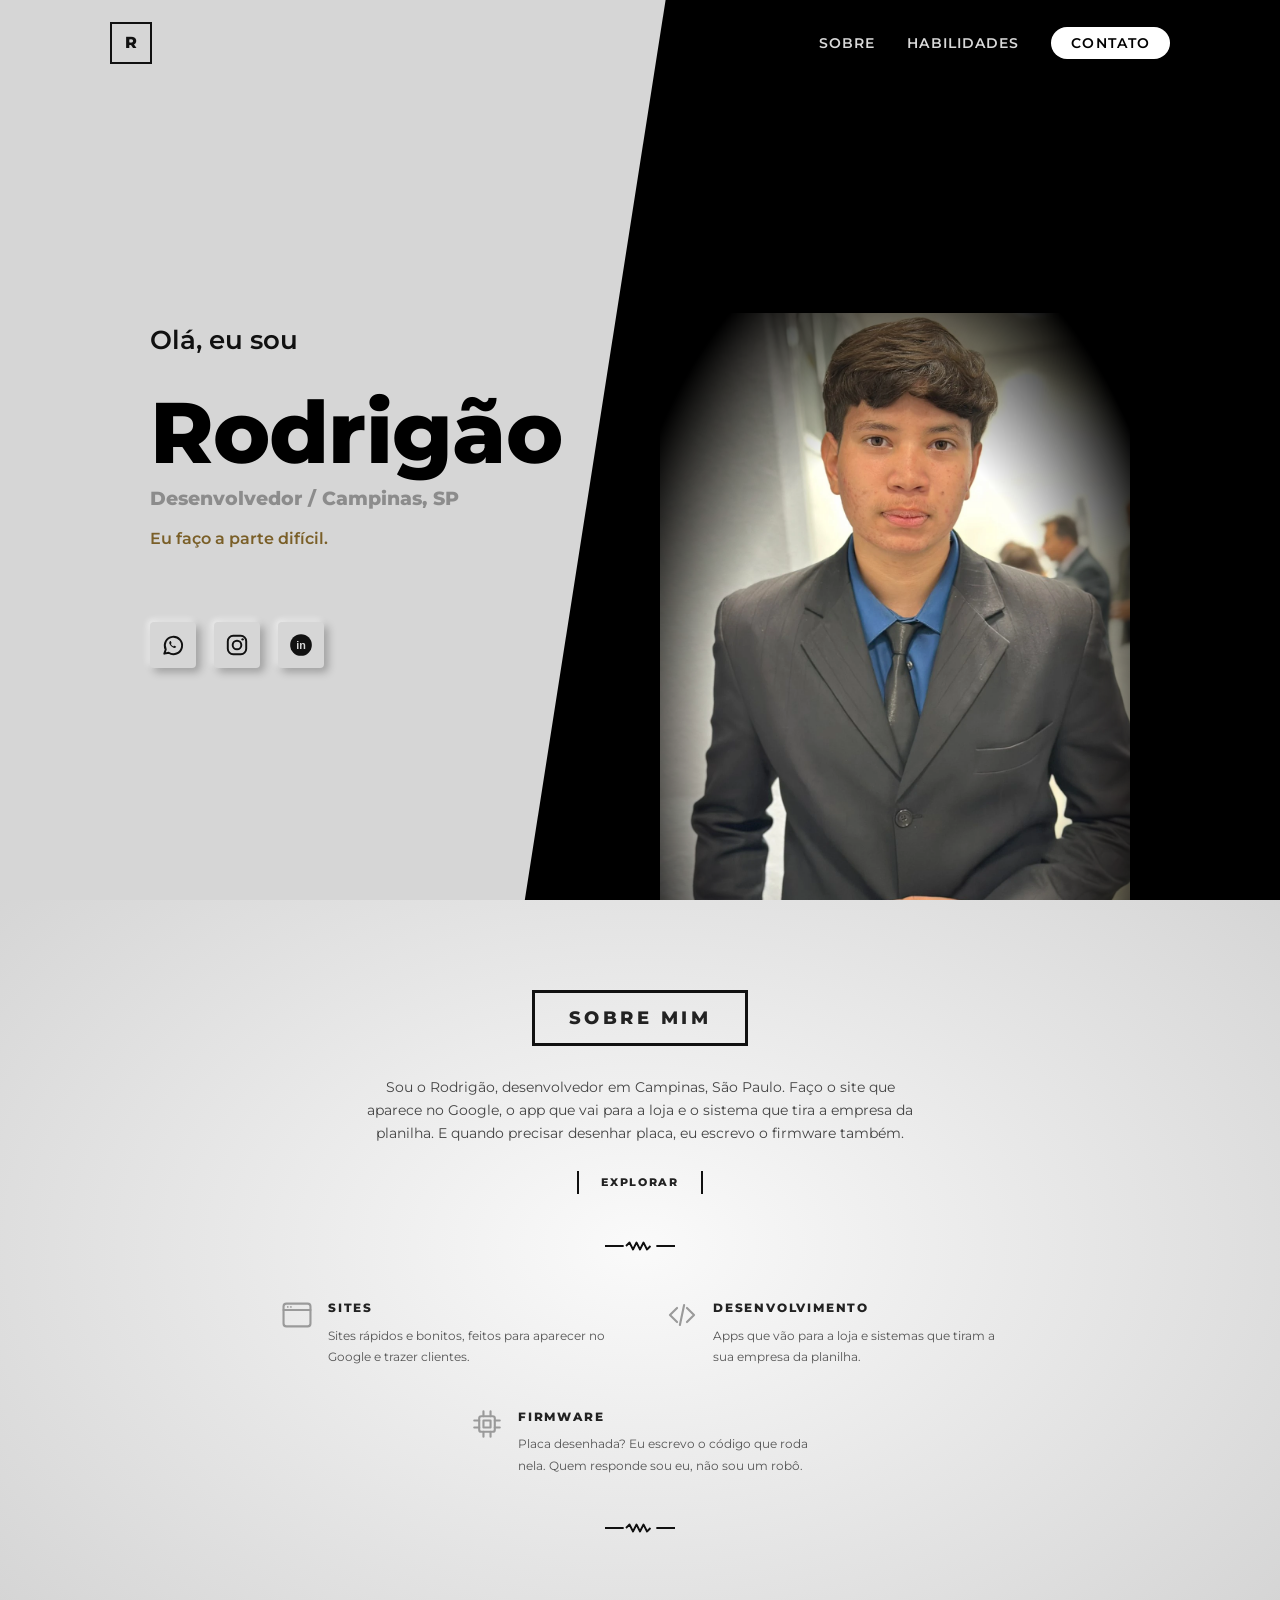
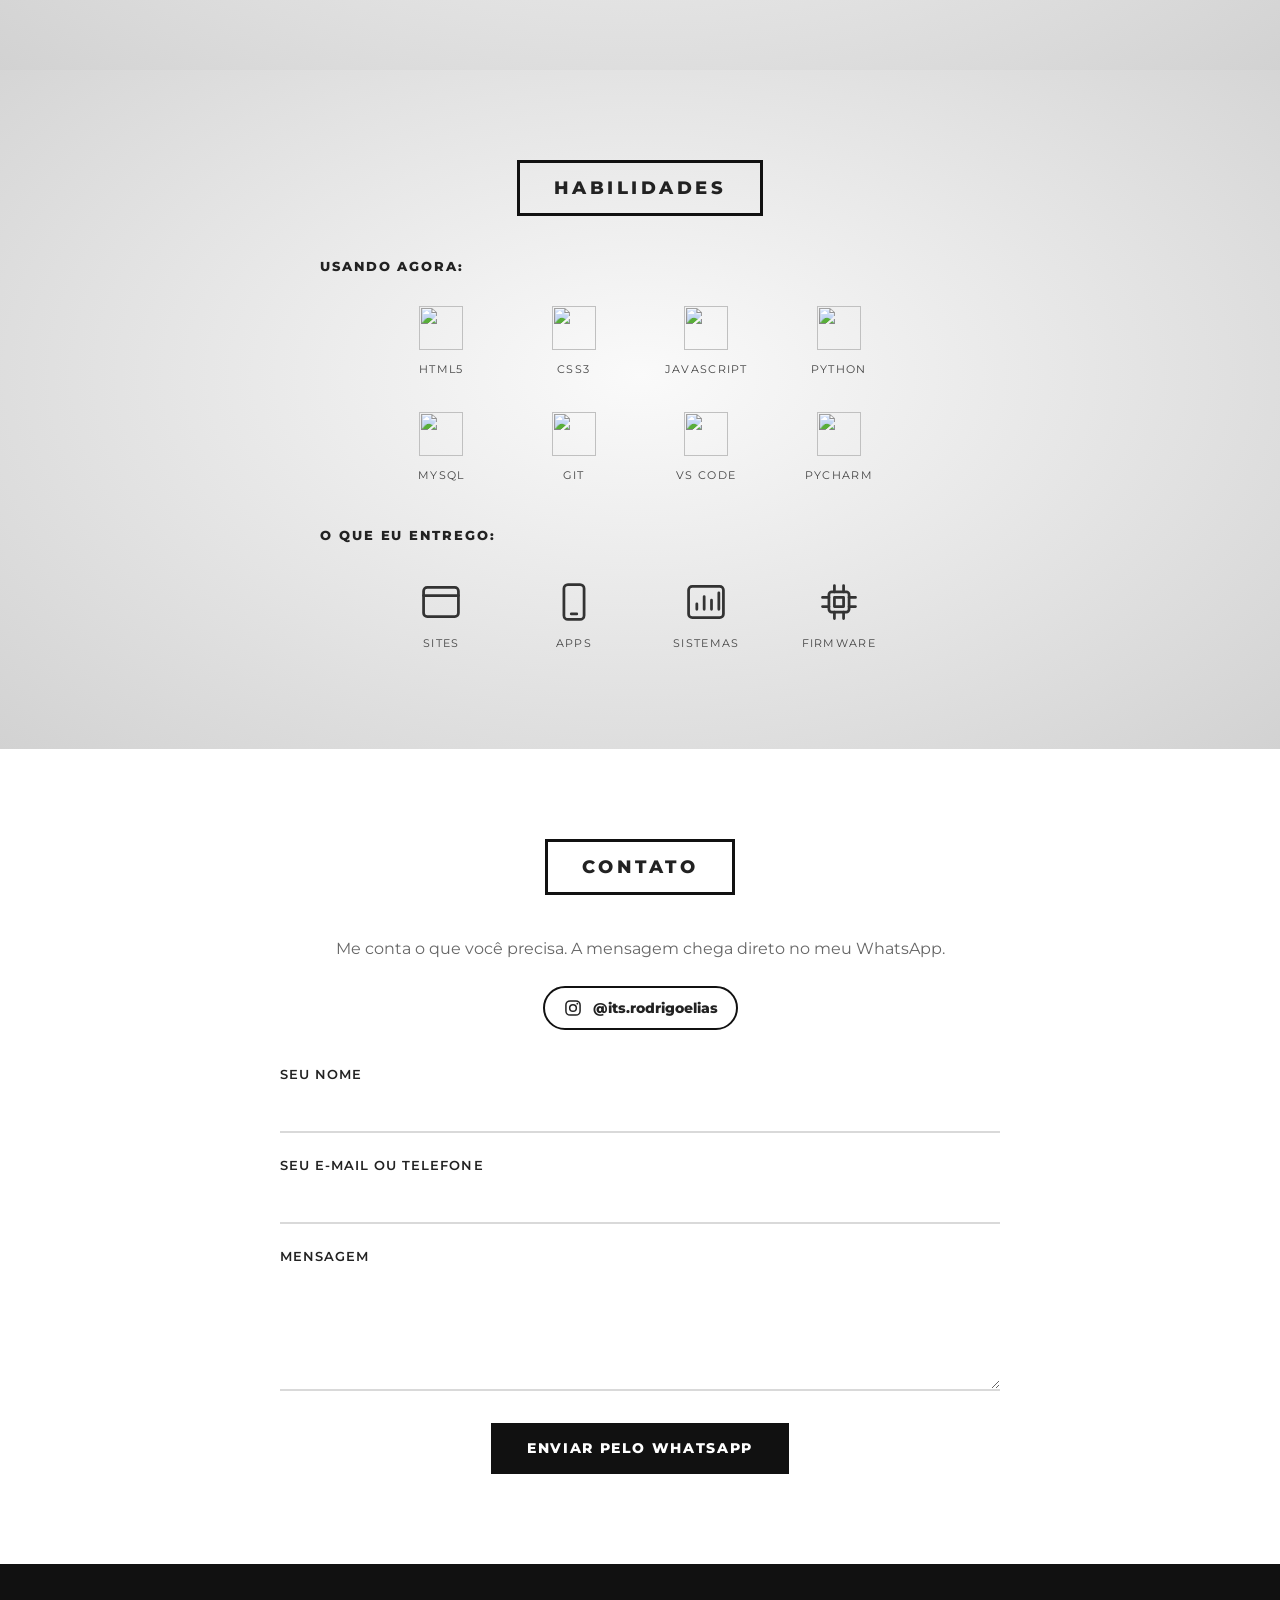
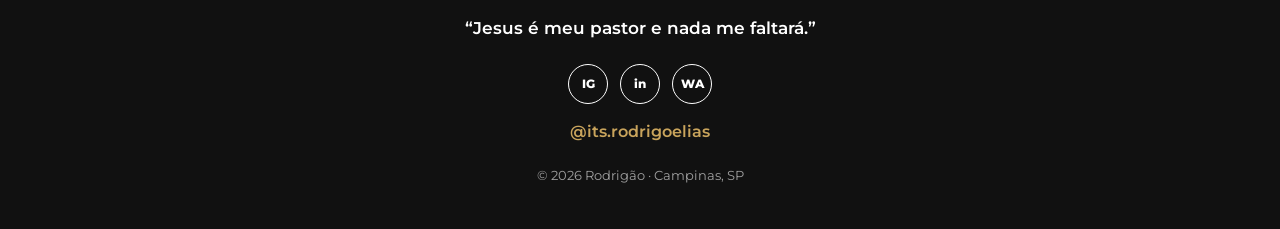
==== index.html @ 7ce7ad06 "Site do Rodrigao: desenvolvedor em Campinas" ====
<!DOCTYPE html>
<html lang="pt-br">
<head>
  <meta charset="UTF-8">
  <meta name="viewport" content="width=device-width, initial-scale=1.0">
  <title>Rodrigão | Desenvolvedor em Campinas, SP</title>
  <meta name="description" content="Rodrigão, desenvolvedor em Campinas, SP. Sites que aparecem no Google, apps para a loja, sistemas sob medida e firmware.">
  <meta name="theme-color" content="#111111">
  <meta name="robots" content="index, follow">
  <meta name="author" content="Rodrigo">
  <link rel="canonical" href="https://rodrigoeliasdossantos019-maker.github.io/">
  <link rel="icon" href="data:image/svg+xml,%3Csvg xmlns='http://www.w3.org/2000/svg' viewBox='0 0 32 32'%3E%3Crect width='32' height='32' rx='6' fill='%23111'/%3E%3Ctext x='16' y='23' font-family='Arial' font-weight='700' font-size='20' fill='%23c9a45c' text-anchor='middle'%3ER%3C/text%3E%3C/svg%3E">

  <!-- como o site aparece quando o link é compartilhado (WhatsApp, Instagram, LinkedIn) -->
  <meta property="og:type" content="website">
  <meta property="og:locale" content="pt_BR">
  <meta property="og:title" content="Rodrigão | Desenvolvedor em Campinas, SP">
  <meta property="og:description" content="Sites que aparecem no Google, apps para a loja, sistemas sob medida e firmware. Atendimento direto comigo, não sou um robô.">
  <meta property="og:url" content="https://rodrigoeliasdossantos019-maker.github.io/">
  <meta property="og:image" content="https://rodrigoeliasdossantos019-maker.github.io/img/foto.webp">

  <!-- informações para o Google entender quem eu sou e o que faço -->
  <script type="application/ld+json">
  {
    "@context": "https://schema.org",
    "@type": "ProfessionalService",
    "name": "Rodrigão Desenvolvedor",
    "description": "Desenvolvimento de sites, apps, sistemas sob medida e firmware em Campinas, SP.",
    "image": "https://rodrigoeliasdossantos019-maker.github.io/img/foto.webp",
    "url": "https://rodrigoeliasdossantos019-maker.github.io/",
    "telephone": "+55 19 99293-2822",
    "areaServed": "Brasil",
    "address": { "@type": "PostalAddress", "addressLocality": "Campinas", "addressRegion": "SP", "addressCountry": "BR" },
    "founder": { "@type": "Person", "name": "Rodrigo", "jobTitle": "Desenvolvedor" },
    "sameAs": [
      "https://www.instagram.com/its.rodrigoelias/",
      "https://www.linkedin.com/in/rodrigo-silva-7545/"
    ]
  }
  </script>
  <link rel="preconnect" href="https://fonts.googleapis.com">
  <link rel="preconnect" href="https://fonts.gstatic.com" crossorigin>
  <link href="https://fonts.googleapis.com/css2?family=Montserrat:wght@400;600;800&display=swap" rel="stylesheet">
  <link rel="stylesheet" href="style.css">
</head>
<body>
<div class="trilho" id="trilho">

  <!-- ===== Topo dividido (cinza | preto) com foto ===== -->
  <header class="topo">
    <nav class="menu container">
      <a href="#" class="logo">R</a>
      <button class="menu-botao" aria-label="Abrir menu" aria-expanded="false">
        <span></span><span></span><span></span>
      </button>
      <ul class="menu-links">
        <li><a href="#sobre">Sobre</a></li>
        <li><a href="#habilidades">Habilidades</a></li>
        <li><a href="#contato" class="menu-destaque">Contato</a></li>
      </ul>
    </nav>

    <div class="topo-conteudo container">
      <div class="topo-texto">
        <p class="topo-ola">Olá, eu sou</p>
        <h1>Rodrigão</h1>
        <p class="topo-cargo">Desenvolvedor / Campinas, SP</p>
        <p class="topo-frase">Eu faço a parte difícil.</p>
        <div class="topo-redes redes-quadradas">
          <a href="https://wa.me/5519992932822" target="_blank" rel="noopener" aria-label="WhatsApp" title="WhatsApp">
            <svg viewBox="0 0 24 24" aria-hidden="true"><path d="M4 20l1.3-3.9A8 8 0 1 1 8 19.1z" fill="none" stroke="currentColor" stroke-width="1.8" stroke-linejoin="round"/><path d="M9.2 8.6c.2-.4.6-.4.8 0l.6 1.3c.1.3 0 .5-.2.7l-.4.4c.5 1 1.3 1.8 2.3 2.3l.4-.4c.2-.2.4-.3.7-.2l1.3.6c.4.2.4.6 0 .8-.6.6-1.5.8-2.3.5a7 7 0 0 1-3.7-3.7c-.3-.8-.1-1.7.5-2.3z" fill="currentColor"/></svg>
          </a>
          <a href="https://www.instagram.com/its.rodrigoelias/" target="_blank" rel="noopener" aria-label="Instagram" title="Instagram">
            <svg viewBox="0 0 24 24" aria-hidden="true"><rect x="3.5" y="3.5" width="17" height="17" rx="5" fill="none" stroke="currentColor" stroke-width="1.8"/><circle cx="12" cy="12" r="4" fill="none" stroke="currentColor" stroke-width="1.8"/><circle cx="17.2" cy="6.8" r="1.1" fill="currentColor"/></svg>
          </a>
          <a href="https://www.linkedin.com/in/rodrigo-silva-7545/" target="_blank" rel="noopener" aria-label="LinkedIn" title="LinkedIn">
            <svg viewBox="0 0 24 24" aria-hidden="true"><circle cx="12" cy="12" r="10" fill="currentColor"/><text x="12" y="16" text-anchor="middle" font-family="Arial" font-weight="700" font-size="10" fill="#d6d6d6">in</text></svg>
          </a>
        </div>
      </div>
      <img class="topo-foto" src="img/foto.webp" alt="Foto do Rodrigão de terno" width="1200" height="1600" fetchpriority="high">
    </div>
  </header>

  <main>

    <!-- ===== Sobre ===== -->
    <section id="sobre" class="secao secao-clara">
      <div class="container estreito">
        <h2 class="titulo-caixa">Sobre mim</h2>
        <p class="sobre-resumo">
          Sou o Rodrigão, desenvolvedor em Campinas, São Paulo. Faço o site que aparece no Google,
          o app que vai para a loja e o sistema que tira a empresa da planilha.
          E quando precisar desenhar placa, eu escrevo o firmware também.
        </p>
        <a href="#habilidades" class="link-barras">Explorar</a>

        <div class="divisor" aria-hidden="true">
          <svg viewBox="0 0 60 10"><path d="M0 5h16M44 5h16M18 5l3-3 3 6 3-6 3 6 3-6 3 6 3-3" fill="none" stroke="currentColor" stroke-width="1.6" stroke-linejoin="round"/></svg>
        </div>

        <div class="servicos">
          <article class="servico">
            <svg class="servico-icone" viewBox="0 0 24 24" aria-hidden="true"><rect x="2.5" y="4" width="19" height="16" rx="2"/><path d="M2.5 8.5h19"/><circle cx="5.5" cy="6.3" r=".6"/><circle cx="7.7" cy="6.3" r=".6"/></svg>
            <div>
              <h3>Sites</h3>
              <p>Sites rápidos e bonitos, feitos para aparecer no Google e trazer clientes.</p>
            </div>
          </article>
          <article class="servico">
            <svg class="servico-icone" viewBox="0 0 24 24" aria-hidden="true"><path d="M8.5 7 3.5 12l5 5M15.5 7l5 5-5 5M13.5 5l-3 14"/></svg>
            <div>
              <h3>Desenvolvimento</h3>
              <p>Apps que vão para a loja e sistemas que tiram a sua empresa da planilha.</p>
            </div>
          </article>
          <article class="servico">
            <svg class="servico-icone" viewBox="0 0 24 24" aria-hidden="true"><rect x="6.5" y="6.5" width="11" height="11" rx="1.5"/><rect x="9.5" y="9.5" width="5" height="5"/><path d="M9.5 3v3.5M14.5 3v3.5M9.5 17.5V21M14.5 17.5V21M3 9.5h3.5M3 14.5h3.5M17.5 9.5H21M17.5 14.5H21"/></svg>
            <div>
              <h3>Firmware</h3>
              <p>Placa desenhada? Eu escrevo o código que roda nela. Quem responde sou eu, não sou um robô.</p>
            </div>
          </article>
        </div>

        <div class="divisor" aria-hidden="true">
          <svg viewBox="0 0 60 10"><path d="M0 5h16M44 5h16M18 5l3-3 3 6 3-6 3 6 3-6 3 6 3-3" fill="none" stroke="currentColor" stroke-width="1.6" stroke-linejoin="round"/></svg>
        </div>
      </div>
    </section>

    <!-- ===== Habilidades ===== -->
    <section id="habilidades" class="secao secao-clara">
      <div class="container estreito">
        <h2 class="titulo-caixa">Habilidades</h2>

        <!-- Logotipos: Devicon (devicon.dev) -->
        <h3 class="categoria">Usando agora:</h3>
        <ul class="logos">
          <li><img src="https://cdn.jsdelivr.net/gh/devicons/devicon@v2.16.0/icons/html5/html5-original.svg" alt="" width="44" height="44" loading="lazy">HTML5</li>
          <li><img src="https://cdn.jsdelivr.net/gh/devicons/devicon@v2.16.0/icons/css3/css3-original.svg" alt="" width="44" height="44" loading="lazy">CSS3</li>
          <li><img src="https://cdn.jsdelivr.net/gh/devicons/devicon@v2.16.0/icons/javascript/javascript-original.svg" alt="" width="44" height="44" loading="lazy">JavaScript</li>
          <li><img src="https://cdn.jsdelivr.net/gh/devicons/devicon@v2.16.0/icons/python/python-original.svg" alt="" width="44" height="44" loading="lazy">Python</li>
          <li><img src="https://cdn.jsdelivr.net/gh/devicons/devicon@v2.16.0/icons/mysql/mysql-original.svg" alt="" width="44" height="44" loading="lazy">MySQL</li>
          <li><img src="https://cdn.jsdelivr.net/gh/devicons/devicon@v2.16.0/icons/git/git-original.svg" alt="" width="44" height="44" loading="lazy">Git</li>
          <li><img src="https://cdn.jsdelivr.net/gh/devicons/devicon@v2.16.0/icons/vscode/vscode-original.svg" alt="" width="44" height="44" loading="lazy">VS Code</li>
          <li><img src="https://cdn.jsdelivr.net/gh/devicons/devicon@v2.16.0/icons/pycharm/pycharm-original.svg" alt="" width="44" height="44" loading="lazy">PyCharm</li>
        </ul>

        <h3 class="categoria">O que eu entrego:</h3>
        <ul class="logos logos-linha">
          <!-- clicar abre uma janela com os exemplos daquela categoria -->
          <li><a href="#habilidades" data-abrir="sites" title="Ver exemplos de sites"><svg viewBox="0 0 24 24" aria-hidden="true"><rect x="2.5" y="4" width="19" height="16" rx="2"/><path d="M2.5 8.5h19"/></svg>Sites</a></li>
          <li><a href="#habilidades" data-abrir="apps" title="Ver exemplos de apps"><svg viewBox="0 0 24 24" aria-hidden="true"><rect x="6.5" y="2.5" width="11" height="19" rx="2.2"/><path d="M10.5 18.5h3"/></svg>Apps</a></li>
          <li><a href="#habilidades" data-abrir="sistemas" title="Ver exemplos de sistemas"><svg viewBox="0 0 24 24" aria-hidden="true"><rect x="2.5" y="3.5" width="19" height="17" rx="2"/><path d="M7 16v-3M11 16V9M15 16v-5M19 16V7"/></svg>Sistemas</a></li>
          <li><a href="#contato" title="Fale comigo sobre firmware"><svg viewBox="0 0 24 24" aria-hidden="true"><rect x="6.5" y="6.5" width="11" height="11" rx="1.5"/><rect x="9.5" y="9.5" width="5" height="5"/><path d="M9.5 3v3.5M14.5 3v3.5M9.5 17.5V21M14.5 17.5V21M3 9.5h3.5M3 14.5h3.5M17.5 9.5H21M17.5 14.5H21"/></svg>Firmware</a></li>
        </ul>

        <!-- exemplos aparecem aqui ao clicar em Sites, Apps ou Sistemas (clicar de novo esconde) -->
        <div class="painel-exemplos" id="painel-exemplos" hidden>
          <p class="exemplos-aviso">Projetos de demonstração que eu criei para mostrar como trabalho. As empresas e os dados são fictícios. Clique para ver funcionando.</p>
          <div class="grade-exemplos" id="grade-exemplos"></div>
        </div>
      </div>
    </section>

    <!-- ===== Contato ===== -->
    <section id="contato" class="secao">
      <div class="container estreito">
        <h2 class="titulo-caixa">Contato</h2>
        <p class="texto-centro">Me conta o que você precisa. A mensagem chega direto no meu WhatsApp.</p>
        <a class="instagram-destaque" href="https://www.instagram.com/its.rodrigoelias/" target="_blank" rel="noopener">
          <svg viewBox="0 0 24 24" aria-hidden="true"><rect x="3.5" y="3.5" width="17" height="17" rx="5" fill="none" stroke="currentColor" stroke-width="1.8"/><circle cx="12" cy="12" r="4" fill="none" stroke="currentColor" stroke-width="1.8"/><circle cx="17.2" cy="6.8" r="1.1" fill="currentColor"/></svg>
          @its.rodrigoelias
        </a>

        <form class="formulario" id="formulario">
          <label>Seu nome
            <input type="text" id="nome" name="nome" autocomplete="name">
          </label>
          <label>Seu e-mail ou telefone
            <input type="text" id="contato-campo" name="contato">
          </label>
          <label>Mensagem
            <textarea id="mensagem" name="mensagem" rows="5"></textarea>
          </label>
          <!-- link real: o texto digitado entra na mensagem automaticamente -->
          <a id="enviar-whats" class="botao-cheio" href="https://wa.me/5519992932822" target="_blank" rel="noopener">Enviar pelo WhatsApp</a>
        </form>
      </div>
    </section>

  </main>

  <!-- ===== Rodapé preto ===== -->
  <footer class="rodape">
    <div class="container">
      <p class="rodape-frase">“Jesus é meu pastor e nada me faltará.”</p>
      <div class="topo-redes">
        <a href="https://www.instagram.com/its.rodrigoelias/" target="_blank" rel="noopener" aria-label="Instagram">IG</a>
        <a href="https://www.linkedin.com/in/rodrigo-silva-7545/" target="_blank" rel="noopener" aria-label="LinkedIn">in</a>
        <a href="https://wa.me/5519992932822" target="_blank" rel="noopener" aria-label="WhatsApp">WA</a>
      </div>
      <p class="rodape-insta"><a href="https://www.instagram.com/its.rodrigoelias/" target="_blank" rel="noopener">@its.rodrigoelias</a></p>
      <small>© <span id="ano"></span> Rodrigão · Campinas, SP</small>
    </div>
  </footer>
</div>

  <!-- janela que mostra o exemplo aberto -->
  <div class="janela" id="janela-exemplo" role="dialog" aria-modal="true" aria-labelledby="janela-titulo" hidden>
    <div class="janela-caixa">
      <div class="janela-barra">
        <strong class="janela-titulo" id="janela-titulo"></strong>
        <div class="janela-tamanhos" role="group" aria-label="Tamanho da tela">
          <button type="button" data-tamanho="computador" aria-pressed="true">Computador</button>
          <button type="button" data-tamanho="celular" aria-pressed="false">Celular</button>
        </div>
        <button type="button" class="janela-fechar" aria-label="Fechar exemplo">✕</button>
      </div>
      <div class="janela-tela" data-tamanho="computador">
        <iframe title="Exemplo aberto"></iframe>
      </div>
    </div>
  </div>

  <script src="script.js" defer></script>
  <script src="exemplos.js" defer></script>
</body>
</html>
---- style.css ----
/* ===== Cores e variáveis ===== */
:root {
  --preto: #111111;
  --escuro: #1c1c1c;
  --cinza: #ececec;
  --cinza-medio: #d9d9d9;
  --branco: #ffffff;
  --texto: #222222;
  --texto-suave: #666666;
  --destaque: #c9a45c;
  --largura: 1100px;
}

/* ===== Base ===== */
*, *::before, *::after { box-sizing: border-box; margin: 0; padding: 0; }

html { scroll-behavior: smooth; }

body {
  font-family: "Montserrat", system-ui, -apple-system, "Segoe UI", sans-serif;
  color: var(--texto);
  background: var(--branco);
  line-height: 1.7;
  -webkit-font-smoothing: antialiased;
}

img { max-width: 100%; display: block; }
a { color: inherit; }

.container { max-width: var(--largura); margin: 0 auto; padding: 0 20px; }
.estreito { max-width: 760px; }

/* ===== Topo escuro ===== */
.topo {
  background: radial-gradient(circle at 75% 40%, #2a2a2a 0%, var(--preto) 60%);
  color: var(--branco);
  overflow: hidden;
}

.menu {
  display: flex;
  align-items: center;
  justify-content: space-between;
  padding-top: 22px;
  padding-bottom: 22px;
  position: relative;
}

.logo {
  width: 42px; height: 42px;
  display: grid; place-items: center;
  border: 2px solid var(--branco);
  font-weight: 800;
  text-decoration: none;
}

.menu-links {
  display: flex;
  gap: 32px;
  list-style: none;
  align-items: center;
}

.menu-links a {
  text-decoration: none;
  font-size: 0.85rem;
  font-weight: 600;
  letter-spacing: 0.08em;
  text-transform: uppercase;
  opacity: 0.85;
  transition: opacity 0.2s;
}

.menu-links a:hover { opacity: 1; }

.menu-destaque {
  border: 2px solid var(--branco);
  padding: 6px 16px;
  opacity: 1 !important;
}

.menu-botao {
  display: none;
  background: none;
  border: 0;
  cursor: pointer;
  padding: 8px;
}

.menu-botao span {
  display: block;
  width: 26px; height: 2px;
  background: var(--branco);
  margin: 6px 0;
  transition: transform 0.3s, opacity 0.3s;
}

.topo-conteudo {
  display: grid;
  grid-template-columns: 1fr 1fr;
  align-items: end;
  gap: 40px;
  min-height: 560px;
}

.topo-texto { padding-bottom: 90px; }

.topo-ola { font-size: 1rem; opacity: 0.8; }

.topo h1 {
  font-size: clamp(2.8rem, 7vw, 4.6rem);
  font-weight: 800;
  line-height: 1.05;
  margin: 6px 0 10px;
}

.topo-cargo {
  font-size: 0.9rem;
  letter-spacing: 0.12em;
  text-transform: uppercase;
  opacity: 0.75;
}

.topo-frase {
  margin-top: 18px;
  font-size: 1.15rem;
  font-weight: 600;
  color: var(--destaque);
}

.topo-redes {
  display: flex;
  gap: 12px;
  margin-top: 28px;
}

.topo-redes a {
  width: 40px; height: 40px;
  display: grid; place-items: center;
  border: 1.5px solid currentColor;
  border-radius: 50%;
  font-size: 0.75rem;
  font-weight: 800;
  text-decoration: none;
  transition: background 0.2s, color 0.2s;
}

.topo-redes a:hover { background: var(--branco); color: var(--preto); }

.topo-foto {
  justify-self: center;
  width: 100%;
  max-width: 400px;
  aspect-ratio: 4 / 5;
  height: auto;
  object-fit: cover;
  object-position: center 20%;
  filter: grayscale(15%) contrast(1.05);
  /* bordas somem suavemente no fundo escuro */
  -webkit-mask-image: radial-gradient(ellipse 70% 75% at 50% 40%, #000 55%, transparent 100%);
          mask-image: radial-gradient(ellipse 70% 75% at 50% 40%, #000 55%, transparent 100%);
}

/* ===== Seções ===== */
.secao { padding: 90px 0; }
.secao-cinza { background: var(--cinza); }

#habilidades { position: relative; }

/* ícones em vidro escuro, combinando com a foto em preto e branco */
#habilidades .grade-habilidades { gap: 28px 12px; }

#habilidades .grade-habilidades li {
  gap: 12px;
  color: rgba(255, 255, 255, 0.85);
  font-size: 0.7rem;
  font-weight: 600;
  letter-spacing: 0.12em;
  text-transform: uppercase;
  text-shadow: 0 1px 8px rgba(0, 0, 0, 0.9);
  transition: color 0.3s;
}

#habilidades .grade-habilidades span {
  position: relative;
  width: 76px;
  height: 76px;
  border-radius: 50%;
  border: 1px solid rgba(255, 255, 255, 0.28);
  background:
    linear-gradient(145deg, rgba(255, 255, 255, 0.16), rgba(255, 255, 255, 0.02) 55%),
    rgba(12, 12, 12, 0.45);
  -webkit-backdrop-filter: blur(8px);
          backdrop-filter: blur(8px);
  box-shadow:
    inset 0 1px 0 rgba(255, 255, 255, 0.25),
    0 10px 30px rgba(0, 0, 0, 0.55);
  transition: transform 0.35s ease, border-color 0.35s, box-shadow 0.35s;
}

/* logotipos em prata, a cor aparece ao passar o mouse */
#habilidades .grade-habilidades img {
  width: 34px;
  height: 34px;
  filter: grayscale(1) brightness(1.7) contrast(0.9);
  opacity: 0.9;
  transition: filter 0.35s, opacity 0.35s;
}

/* ícones de serviço em linha branca fina */
#habilidades .icones-servico svg {
  width: 32px;
  height: 32px;
  stroke: rgba(255, 255, 255, 0.92);
  stroke-width: 1.4;
  transition: stroke 0.35s;
}
#habilidades .icones-servico circle[r=".6"] { fill: rgba(255, 255, 255, 0.92); }

/* passar o mouse: sobe, borda dourada e brilho */
#habilidades .grade-habilidades li:hover { color: var(--branco); }

#habilidades .grade-habilidades li:hover span {
  transform: translateY(-6px);
  border-color: var(--destaque);
  box-shadow:
    inset 0 1px 0 rgba(255, 255, 255, 0.3),
    0 0 0 4px rgba(201, 164, 92, 0.12),
    0 14px 34px rgba(201, 164, 92, 0.28);
}

#habilidades .grade-habilidades li:hover img { filter: none; opacity: 1; }

/* logotipo muito escuro (MySQL) vira branco para aparecer no fundo preto */
#habilidades .grade-habilidades img.logo-escuro,
#habilidades .grade-habilidades li:hover img.logo-escuro { filter: brightness(0) invert(1); }
#habilidades .icones-servico li:hover svg { stroke: var(--destaque); }
#habilidades .icones-servico li:hover circle[r=".6"] { fill: var(--destaque); }

/* subtítulos com linha fina dos lados */
#habilidades .subtitulo {
  display: flex;
  align-items: center;
  gap: 16px;
  color: rgba(255, 255, 255, 0.75);
}
#habilidades .subtitulo::before,
#habilidades .subtitulo::after {
  content: "";
  flex: 1;
  height: 1px;
  background: linear-gradient(90deg, transparent, rgba(255, 255, 255, 0.35), transparent);
}

@media (max-width: 720px) {
  #habilidades .grade-habilidades span { width: 64px; height: 64px; }
  #habilidades .grade-habilidades img { width: 28px; height: 28px; }
  #habilidades .icones-servico svg { width: 26px; height: 26px; }
}

.credito-foto {
  position: absolute;
  right: 14px;
  bottom: 10px;
  font-size: 0.65rem;
  color: rgba(255, 255, 255, 0.5);
  text-decoration: none;
}

.credito-foto:hover { color: var(--branco); }
.secao-escura { background: var(--escuro); color: var(--branco); }

/* título dentro de caixa com contorno, como no modelo */
.titulo-caixa {
  display: table;
  margin: 0 auto 40px;
  padding: 10px 34px;
  border: 3px solid var(--preto);
  font-size: 1.1rem;
  font-weight: 800;
  letter-spacing: 0.2em;
  text-transform: uppercase;
}

.titulo-caixa.claro { border-color: var(--branco); }

.texto-centro {
  text-align: center;
  color: var(--texto-suave);
  margin-bottom: 40px;
}

.colunas {
  display: grid;
  grid-template-columns: 1fr 1fr;
  gap: 40px;
  margin-bottom: 50px;
}

.colunas h3 {
  font-size: 0.9rem;
  letter-spacing: 0.1em;
  text-transform: uppercase;
  margin-bottom: 8px;
}

.colunas p { color: var(--texto-suave); font-size: 0.95rem; }
.colunas strong { color: var(--texto); }

/* botões */
.botao-contorno,
.botao-cheio {
  display: table;
  margin: 0 auto;
  padding: 12px 34px;
  font-family: inherit;
  font-size: 0.85rem;
  font-weight: 800;
  letter-spacing: 0.12em;
  text-transform: uppercase;
  text-decoration: none;
  cursor: pointer;
  transition: background 0.2s, color 0.2s;
}

.botao-contorno {
  border: 2px solid var(--preto);
  background: transparent;
}

.botao-contorno:hover { background: var(--preto); color: var(--branco); }

.botao-cheio {
  border: 2px solid var(--preto);
  background: var(--preto);
  color: var(--branco);
}

.botao-cheio:hover { background: transparent; color: var(--preto); }

/* ===== Habilidades ===== */
.subtitulo {
  text-align: center;
  font-size: 0.85rem;
  letter-spacing: 0.15em;
  text-transform: uppercase;
  margin: 10px 0 24px;
}

.grade-habilidades {
  list-style: none;
  display: grid;
  grid-template-columns: repeat(6, 1fr);
  gap: 22px 12px;
  margin-bottom: 50px;
}

.grade-habilidades li {
  display: flex;
  flex-direction: column;
  align-items: center;
  gap: 8px;
  font-size: 0.8rem;
  color: var(--texto-suave);
  text-align: center;
}

.grade-habilidades span {
  width: 56px; height: 56px;
  display: grid; place-items: center;
  background: var(--branco);
  border: 2px solid var(--cinza-medio);
  font-size: 0.8rem;
  font-weight: 800;
  color: var(--preto);
  transition: border-color 0.2s, transform 0.2s;
}

.grade-habilidades li:hover span { border-color: var(--destaque); transform: translateY(-3px); }

.grade-habilidades img { width: 32px; height: 32px; }

.icones-servico svg {
  width: 30px;
  height: 30px;
  fill: none;
  stroke: var(--preto);
  stroke-width: 1.6;
  stroke-linecap: round;
  stroke-linejoin: round;
  transition: stroke 0.2s;
}

.icones-servico circle[r=".6"] { fill: var(--preto); }
.icones-servico li:hover svg { stroke: var(--destaque); }

/* ===== Contato ===== */
.formulario {
  display: grid;
  gap: 22px;
}

.formulario label {
  display: grid;
  gap: 6px;
  font-size: 0.8rem;
  font-weight: 600;
  letter-spacing: 0.08em;
  text-transform: uppercase;
}

.formulario input,
.formulario textarea {
  font-family: inherit;
  font-size: 1rem;
  padding: 10px 2px;
  border: 0;
  border-bottom: 2px solid var(--cinza-medio);
  background: transparent;
  resize: vertical;
  transition: border-color 0.2s;
}

.formulario input:focus,
.formulario textarea:focus {
  outline: none;
  border-color: var(--preto);
}

.formulario .botao-cheio { margin-top: 10px; }

/* ===== Rodapé ===== */
.rodape {
  background: var(--preto);
  color: var(--branco);
  text-align: center;
  padding: 50px 0 40px;
}

.rodape-frase { font-weight: 600; font-size: 1.05rem; }
.rodape .topo-redes { justify-content: center; margin: 22px 0; }
.rodape small { opacity: 0.6; }

.rodape-insta { margin: -8px 0 16px; }
.rodape-insta a { color: var(--destaque); text-decoration: none; font-weight: 600; }
.rodape-insta a:hover { text-decoration: underline; }

/* Instagram em destaque na tela de Contato */
.instagram-destaque {
  display: flex;
  width: max-content;
  align-items: center;
  gap: 10px;
  margin: -16px auto 34px;
  padding: 8px 18px;
  border: 2px solid var(--preto);
  border-radius: 999px;
  font-weight: 800;
  font-size: 0.9rem;
  text-decoration: none;
  transition: background 0.2s, color 0.2s;
}

.instagram-destaque svg { width: 20px; height: 20px; }
.instagram-destaque:hover { background: var(--preto); color: var(--destaque); }

/* ===== Sobre mim ===== */
#sobre {
  position: relative;
  overflow: hidden;
  background:
    radial-gradient(circle at 90% 10%, rgba(201, 164, 92, 0.10), transparent 40%),
    radial-gradient(circle at 0% 100%, rgba(0, 0, 0, 0.05), transparent 45%),
    var(--branco);
}

/* palavra gigante de fundo */
#sobre::before {
  content: "RODRIGÃO";
  position: absolute;
  top: 40px;
  left: 50%;
  transform: translateX(-50%);
  font-size: clamp(4rem, 16vw, 13rem);
  font-weight: 800;
  letter-spacing: 0.05em;
  color: transparent;
  -webkit-text-stroke: 1px rgba(0, 0, 0, 0.06);
  white-space: nowrap;
  pointer-events: none;
}

.sobre-grade {
  position: relative;
  display: grid;
  grid-template-columns: 1.4fr 1fr;
  gap: 50px;
  align-items: center;
  margin-bottom: 60px;
}

.sobre-etiqueta {
  display: inline-block;
  font-size: 0.75rem;
  font-weight: 800;
  letter-spacing: 0.2em;
  text-transform: uppercase;
  color: var(--destaque);
  margin-bottom: 14px;
}

.sobre-etiqueta::before {
  content: "";
  display: inline-block;
  width: 28px;
  height: 2px;
  background: var(--destaque);
  vertical-align: middle;
  margin-right: 10px;
}

.sobre-frase {
  font-size: clamp(1.9rem, 4.2vw, 3rem);
  font-weight: 800;
  line-height: 1.15;
  margin-bottom: 22px;
}

.sobre-frase span {
  background: linear-gradient(90deg, var(--preto), var(--destaque));
  -webkit-background-clip: text;
          background-clip: text;
  color: transparent;
}

.sobre-texto {
  color: var(--texto-suave);
  font-size: 1.02rem;
  margin-bottom: 30px;
  max-width: 560px;
}

.sobre-botao { margin: 0; }

/* cartão escuro de destaque */
.sobre-destaque {
  position: relative;
  background: var(--preto);
  color: var(--branco);
  padding: 44px 34px 34px;
  box-shadow: 18px 18px 0 var(--destaque);
  transition: transform 0.4s ease, box-shadow 0.4s ease;
}

.sobre-destaque:hover {
  transform: translate(-4px, -4px);
  box-shadow: 24px 24px 0 var(--destaque);
}

.aspas {
  position: absolute;
  top: -10px;
  left: 24px;
  font-size: 6rem;
  line-height: 1;
  color: var(--destaque);
  font-family: Georgia, serif;
}

.destaque-texto {
  font-size: 1.35rem;
  font-weight: 600;
  line-height: 1.4;
  margin-bottom: 14px;
}

.destaque-texto strong { color: var(--destaque); }
.destaque-sub { opacity: 0.75; font-size: 0.95rem; margin-bottom: 22px; }

.destaque-local {
  font-size: 0.8rem;
  letter-spacing: 0.08em;
  text-transform: uppercase;
  border-top: 1px solid rgba(255, 255, 255, 0.15);
  padding-top: 16px;
  opacity: 0.85;
}

/* números */
.sobre-numeros {
  position: relative;
  list-style: none;
  display: grid;
  grid-template-columns: repeat(4, 1fr);
  border-top: 2px solid var(--preto);
  border-bottom: 2px solid var(--preto);
  margin-bottom: 60px;
}

.sobre-numeros li {
  text-align: center;
  padding: 28px 10px;
}

.sobre-numeros li + li { border-left: 1px solid var(--cinza-medio); }

.sobre-numeros strong {
  display: block;
  font-size: clamp(2.2rem, 5vw, 3.2rem);
  font-weight: 800;
  line-height: 1;
  margin-bottom: 8px;
}

.sobre-numeros li:nth-child(2n) strong { color: var(--destaque); }

.sobre-numeros span {
  font-size: 0.75rem;
  letter-spacing: 0.1em;
  text-transform: uppercase;
  color: var(--texto-suave);
}

/* cartões */
.sobre-cartoes {
  display: grid;
  grid-template-columns: repeat(4, 1fr);
  gap: 18px;
}

.cartao {
  position: relative;
  padding: 30px 24px;
  border: 2px solid var(--preto);
  background: var(--branco);
  overflow: hidden;
  isolation: isolate;
  transition: color 0.35s ease, transform 0.35s ease;
}

/* preenchimento preto que sobe ao passar o mouse */
.cartao::before {
  content: "";
  position: absolute;
  inset: 0;
  background: var(--preto);
  transform: translateY(101%);
  transition: transform 0.35s ease;
  z-index: -1;
}

.cartao:hover { color: var(--branco); transform: translateY(-6px); }
.cartao:hover::before { transform: translateY(0); }

.cartao-num {
  display: block;
  font-size: 2.2rem;
  font-weight: 800;
  color: var(--destaque);
  line-height: 1;
  margin-bottom: 14px;
}

.cartao h4 {
  font-size: 1rem;
  letter-spacing: 0.1em;
  text-transform: uppercase;
  margin-bottom: 8px;
}

.cartao p { font-size: 0.9rem; opacity: 0.8; }

/* aparecer ao rolar */
.revelar {
  opacity: 0;
  transform: translateY(30px);
  transition: opacity 0.7s ease, transform 0.7s ease;
}

.revelar.visivel { opacity: 1; transform: none; }

/* cartão escuro mantém o próprio hover depois de aparecer */
.sobre-destaque.revelar.visivel:hover { transform: translate(-4px, -4px); }

/* ===== Rolagem normal, para baixo ===== */
html { scroll-behavior: smooth; scroll-padding-top: 80px; } /* links do menu param abaixo do menu fixo */

/* topo ocupa a primeira tela inteira */
.trilho > header {
  min-height: 100vh;
  min-height: 100svh;
  display: flex;
  flex-direction: column;
  padding-top: 86px; /* espaço do menu fixo */
}

.trilho .topo-conteudo { margin-top: auto; }

/* menu fixo no topo */
.menu {
  position: fixed;
  top: 0;
  left: 0;
  right: 0;
  z-index: 50;
  color: var(--branco);
  background: rgba(17, 17, 17, 0.88);
  -webkit-backdrop-filter: blur(10px);
          backdrop-filter: blur(10px);
  box-shadow: 0 0 0 100vmax rgba(17, 17, 17, 0.88);
  clip-path: inset(0 -100vmax);
  transition: background 0.3s, box-shadow 0.3s;
}

.menu-links a.ativo { opacity: 1; color: var(--destaque); }

@media (max-width: 720px) {
  .trilho > header { padding-top: 76px; }
}

/* ===== Topo dividido na diagonal (cinza | preto) ===== */
.topo {
  position: relative;
  background: #d6d6d6;
  color: var(--preto);
}

.topo::before {
  content: "";
  position: absolute;
  inset: 0;
  background: #000;
  clip-path: polygon(52% 0, 100% 0, 100% 100%, 41% 100%);
  pointer-events: none;
}

.trilho .topo-conteudo {
  position: relative;
  z-index: 1;
  flex: 1;
  margin-top: 0;
  min-height: 0;
  grid-template-columns: 1fr 1fr;
  align-items: stretch;
}

.topo-texto { align-self: center; padding-bottom: 0; }

.topo-ola {
  font-size: clamp(1.2rem, 2vw, 1.6rem);
  font-weight: 600;
  opacity: 1;
}

.topo h1 {
  font-size: clamp(3rem, 7vw, 5.4rem);
  color: #000;
  margin: 26px 0 4px;
  letter-spacing: -0.01em;
}

.topo-cargo {
  font-size: clamp(1rem, 1.5vw, 1.2rem);
  font-weight: 800;
  letter-spacing: 0;
  text-transform: none;
  color: #8c8c8c;
  opacity: 1;
}

.topo-frase { color: #7a5f28; font-size: 1rem; margin-top: 10px; }

/* botões quadrados com relevo, como no modelo */
.redes-quadradas { margin-top: 70px; gap: 18px; }

.redes-quadradas a {
  width: 46px;
  height: 46px;
  border: 0;
  border-radius: 4px;
  background: #d6d6d6;
  color: #111;
  box-shadow: 4px 4px 8px rgba(0, 0, 0, 0.28), -2px -2px 6px rgba(255, 255, 255, 0.7);
  transition: transform 0.2s, box-shadow 0.2s, background 0.2s, color 0.2s;
}

.redes-quadradas a:hover {
  background: #111;
  color: var(--branco);
  transform: translateY(-2px);
}

.redes-quadradas svg { width: 26px; height: 26px; }

/* letras "in" do LinkedIn trocam de cor junto com o botão */
.redes-quadradas svg text { fill: #d6d6d6; transition: fill 0.2s; }
.redes-quadradas a:hover svg text { fill: #111; }

/* foto no lado preto, encostada embaixo */
.topo .topo-foto {
  align-self: end;
  justify-self: center;
  max-width: 470px;
  max-height: 100%;
  aspect-ratio: 4 / 5;
  object-fit: cover;
  object-position: center 15%;
  filter: none;
  -webkit-mask-image: radial-gradient(ellipse 62% 85% at 50% 70%, #000 58%, transparent 100%);
          mask-image: radial-gradient(ellipse 62% 85% at 50% 70%, #000 58%, transparent 100%);
}

/* menu transparente na primeira tela */
body.no-topo .menu {
  background: transparent;
  box-shadow: none;
  -webkit-backdrop-filter: none;
          backdrop-filter: none;
}
body.no-topo .logo { border-color: #111; color: #111; }

/* botão Contato em pílula branca */
.menu-destaque {
  background: var(--branco);
  color: #000 !important;
  border: 0;
  border-radius: 999px;
  padding: 8px 20px;
}

/* ===== Sobre mim + Habilidades no estilo claro do modelo ===== */
#sobre.secao-clara,
#habilidades.secao-clara {
  color: var(--texto);
  background: radial-gradient(ellipse at 50% 45%, #fafafa 0%, #e4e4e4 55%, #d2d2d2 100%);
}

#sobre.secao-clara::before { content: none; }

#sobre.secao-clara .titulo-caixa,
#habilidades.secao-clara .titulo-caixa { border-color: var(--preto); margin-bottom: 30px; }

.sobre-resumo {
  text-align: center;
  font-size: 0.85rem;
  color: #444;
  max-width: 560px;
  margin: 0 auto 26px;
}

/* link com barrinhas dos lados */
.link-barras {
  display: table;
  margin: 0 auto;
  padding: 2px 22px;
  border-left: 2px solid var(--preto);
  border-right: 2px solid var(--preto);
  font-size: 0.7rem;
  font-weight: 800;
  letter-spacing: 0.15em;
  text-transform: uppercase;
  text-decoration: none;
  transition: color 0.2s, letter-spacing 0.2s;
}

.link-barras:hover { color: var(--destaque); letter-spacing: 0.25em; }

/* divisor ondulado */
.divisor {
  display: flex;
  justify-content: center;
  margin: 46px 0;
  color: var(--preto);
}

.divisor svg { width: 70px; height: 12px; }

/* três serviços: dois em cima, um embaixo */
.servicos {
  display: grid;
  grid-template-columns: 1fr 1fr;
  gap: 40px 50px;
}

.servico {
  display: flex;
  gap: 14px;
  align-items: flex-start;
}

.servico:last-child {
  grid-column: 1 / -1;
  justify-self: center;
  max-width: 340px;
}

.servico-icone {
  flex: 0 0 34px;
  width: 34px;
  height: 34px;
  fill: none;
  stroke: #9a9a9a;
  stroke-width: 1.5;
  stroke-linecap: round;
  stroke-linejoin: round;
  transition: stroke 0.3s, transform 0.3s;
}

.servico:hover .servico-icone { stroke: var(--destaque); transform: rotate(-8deg) scale(1.1); }
.servico-icone circle { fill: #9a9a9a; stroke: none; }

.servico h3 {
  font-size: 0.75rem;
  font-weight: 800;
  letter-spacing: 0.15em;
  text-transform: uppercase;
  margin-bottom: 6px;
}

.servico p { font-size: 0.78rem; color: #555; }

/* habilidades: logotipos coloridos soltos, 4 por linha */
#habilidades.secao-clara { background-image: radial-gradient(ellipse at 50% 45%, #fafafa 0%, #e4e4e4 55%, #d2d2d2 100%); }

.categoria {
  font-size: 0.8rem;
  font-weight: 800;
  letter-spacing: 0.15em;
  text-transform: uppercase;
  margin: 40px 0 28px 40px;
}

.logos {
  list-style: none;
  display: grid;
  grid-template-columns: repeat(4, 1fr);
  gap: 34px 10px;
  max-width: 520px;
  margin: 0 auto;
}

.logos li {
  display: flex;
  flex-direction: column;
  align-items: center;
  gap: 10px;
  font-size: 0.68rem;
  letter-spacing: 0.12em;
  text-transform: uppercase;
  color: #444;
}

.logos img,
.logos svg {
  width: 44px;
  height: 44px;
  transition: transform 0.3s ease, filter 0.3s ease;
}

.logos li:hover img,
.logos li:hover svg {
  transform: translateY(-6px) scale(1.08);
  filter: drop-shadow(0 8px 10px rgba(0, 0, 0, 0.2));
}

.logos-linha svg {
  fill: none;
  stroke: #333;
  stroke-width: 1.5;
  stroke-linecap: round;
  stroke-linejoin: round;
}

.logos-linha li:hover svg { stroke: var(--destaque); }

/* ícones de "O que eu entrego" são clicáveis */
.logos-linha a {
  display: flex;
  flex-direction: column;
  align-items: center;
  gap: 10px;
  color: inherit;
  text-decoration: none;
  border-radius: 10px;
  padding: 6px 10px;
  transition: color 0.2s;
}

.logos-linha a:hover,
.logos-linha a:focus-visible { color: var(--destaque); outline: none; }
.logos-linha a:focus-visible svg { stroke: var(--destaque); }
.logos-linha a:hover svg { transform: translateY(-6px) scale(1.08); }

/* ===== Exemplos ===== */
.exemplos-aviso {
  text-align: center;
  max-width: 560px;
  margin: -10px auto 28px;
  font-size: 0.9rem;
  color: rgba(255, 255, 255, 0.7);
}

.botao-ver-exemplos {
  display: table;
  margin: 0 auto;
  font-family: inherit;
  font-size: 0.85rem;
  font-weight: 800;
  letter-spacing: 0.14em;
  text-transform: uppercase;
  padding: 14px 34px;
  border: 2px solid var(--destaque);
  border-radius: 999px;
  background: transparent;
  color: var(--branco);
  cursor: pointer;
  transition: background 0.25s, color 0.25s, transform 0.25s;
}

.botao-ver-exemplos:hover { background: var(--destaque); color: var(--preto); transform: translateY(-2px); }
.botao-ver-exemplos[hidden] { display: none; }

.area-exemplos { animation: surgir-exemplos 0.5s ease; }
@keyframes surgir-exemplos { from { opacity: 0; transform: translateY(20px); } to { opacity: 1; transform: none; } }

.filtros {
  display: flex;
  flex-wrap: wrap;
  justify-content: center;
  gap: 10px;
  margin-bottom: 34px;
}

.filtros button {
  font-family: inherit;
  font-size: 0.75rem;
  font-weight: 800;
  letter-spacing: 0.12em;
  text-transform: uppercase;
  padding: 8px 20px;
  border-radius: 999px;
  border: 1px solid rgba(255, 255, 255, 0.35);
  background: transparent;
  color: var(--branco);
  cursor: pointer;
  transition: background 0.2s, color 0.2s, border-color 0.2s;
}

.filtros button:hover { border-color: var(--destaque); }
.filtros button[aria-pressed="true"] { background: var(--destaque); border-color: var(--destaque); color: var(--preto); }

.grade-exemplos {
  display: grid;
  grid-template-columns: repeat(3, 1fr);
  gap: 22px;
}

.exemplo {
  display: flex;
  flex-direction: column;
  text-align: left;
  font: inherit;
  color: inherit;
  padding: 0;
  border: 1px solid rgba(255, 255, 255, 0.12);
  border-radius: 12px;
  background: #161616;
  overflow: hidden;
  cursor: pointer;
  transition: transform 0.3s ease, border-color 0.3s, box-shadow 0.3s;
}

.exemplo[hidden] { display: none; }

.exemplo:hover,
.exemplo:focus-visible {
  transform: translateY(-6px);
  border-color: var(--destaque);
  box-shadow: 0 14px 30px rgba(0, 0, 0, 0.45);
  outline: none;
}

/* miniatura: o próprio exemplo, reduzido */
.exemplo-mini {
  position: relative;
  display: block;
  aspect-ratio: 16 / 10;
  overflow: hidden;
  background: #fff;
}

.exemplo-mini iframe {
  position: absolute;
  top: 0;
  left: 0;
  width: 1280px;
  height: 800px;
  border: 0;
  transform: scale(var(--escala, 0.27));
  transform-origin: 0 0;
  pointer-events: none;
}

/* apps: miniatura em formato de celular */
.exemplo-app .exemplo-mini { background: linear-gradient(135deg, #2a2a2a, #111); }
.exemplo-app .exemplo-mini iframe {
  left: 50%;
  top: 8%;
  width: 390px;
  height: 844px;
  border-radius: 34px;
  box-shadow: 0 0 0 10px #000;
  transform: translateX(-50%) scale(0.26);
  transform-origin: 50% 0;
}

.exemplo-info {
  display: flex;
  flex-direction: column;
  gap: 4px;
  padding: 18px 20px 20px;
}

.exemplo-info small {
  font-size: 0.68rem;
  font-weight: 800;
  letter-spacing: 0.14em;
  text-transform: uppercase;
  color: var(--destaque);
}

.exemplo-info strong { font-size: 1.05rem; }
.exemplo-info span { font-size: 0.85rem; color: rgba(255, 255, 255, 0.7); }
.exemplo-info em { font-style: normal; font-size: 0.8rem; font-weight: 800; margin-top: 8px; }

/* ===== Exemplos abaixo dos ícones ===== */
.painel-exemplos {
  margin-top: 40px;
  animation: surgir-exemplos 0.4s ease;
}

.painel-exemplos[hidden] { display: none; }
.painel-exemplos .exemplos-aviso { color: #555; margin: 0 auto 24px; }
.painel-exemplos .grade-exemplos { grid-template-columns: repeat(auto-fit, minmax(240px, 1fr)); }

/* ícone escolhido fica marcado */
.logos-linha a.ativo { color: var(--destaque); }
.logos-linha a.ativo svg { stroke: var(--destaque); transform: translateY(-6px) scale(1.08); }
.logos-linha a.ativo::after {
  content: "";
  width: 22px;
  height: 2px;
  background: var(--destaque);
  border-radius: 2px;
}

/* ===== Galeria aberta pelos ícones ===== */
.galeria-caixa {
  width: min(1100px, 100%);
  max-height: 100%;
  overflow-y: auto;
  background: #141414;
  color: var(--branco);
  border-radius: 14px;
  box-shadow: 0 30px 80px rgba(0, 0, 0, 0.6);
  animation: surgir-exemplos 0.35s ease;
}

.galeria-caixa .exemplos-aviso { margin: 22px auto 26px; padding: 0 20px; }
.galeria-caixa .grade-exemplos { padding: 0 24px 28px; grid-template-columns: repeat(auto-fit, minmax(280px, 1fr)); }

/* exemplo aberto fica por cima da galeria */
#janela-exemplo { z-index: 110; }

/* ===== Janela do exemplo aberto ===== */
body.janela-aberta { overflow: hidden; }

.janela {
  position: fixed;
  inset: 0;
  z-index: 100;
  display: grid;
  place-items: center;
  padding: 24px;
  background: rgba(0, 0, 0, 0.8);
  -webkit-backdrop-filter: blur(6px);
          backdrop-filter: blur(6px);
}

.janela[hidden] { display: none; }

.janela-caixa {
  display: flex;
  flex-direction: column;
  width: min(1200px, 100%);
  height: min(860px, 100%);
  background: #1a1a1a;
  border-radius: 14px;
  overflow: hidden;
  box-shadow: 0 30px 80px rgba(0, 0, 0, 0.6);
}

.janela-barra {
  display: flex;
  align-items: center;
  gap: 14px;
  padding: 12px 16px;
  color: var(--branco);
  border-bottom: 1px solid rgba(255, 255, 255, 0.1);
}

.janela-titulo { flex: 1; min-width: 0; font-size: 0.95rem; white-space: nowrap; overflow: hidden; text-overflow: ellipsis; }

.janela-tamanhos { display: flex; gap: 6px; }

.janela-tamanhos button,
.janela-fechar {
  font-family: inherit;
  font-size: 0.75rem;
  font-weight: 600;
  padding: 7px 14px;
  border-radius: 999px;
  border: 1px solid rgba(255, 255, 255, 0.25);
  background: transparent;
  color: var(--branco);
  cursor: pointer;
}

.janela-tamanhos button[aria-pressed="true"] { background: var(--branco); color: var(--preto); }
.janela-fechar { font-size: 1rem; padding: 4px 12px; }
.janela-fechar:hover { background: var(--destaque); border-color: var(--destaque); color: var(--preto); }

.janela-tela {
  flex: 1;
  display: flex;
  justify-content: center;
  align-items: stretch;
  padding: 0;
  background: #0d0d0d;
  min-height: 0;
}

.janela-tela iframe {
  width: 100%;
  height: 100%;
  border: 0;
  background: #fff;
  transition: width 0.35s ease;
}

/* modo celular: moldura de telefone */
.janela-tela[data-tamanho="celular"] { padding: 18px 0; }
.janela-tela[data-tamanho="celular"] iframe {
  width: 390px;
  max-width: 100%;
  border-radius: 30px;
  box-shadow: 0 0 0 10px #000, 0 0 0 11px #333;
}

@media (max-width: 900px) {
  .grade-exemplos { grid-template-columns: repeat(2, 1fr); }
}

@media (max-width: 600px) {
  .grade-exemplos { grid-template-columns: 1fr; }
  .janela { padding: 0; }
  .janela-caixa { border-radius: 0; height: 100%; }
  .janela-tamanhos { display: none; }
  .janela-tela[data-tamanho="celular"] { padding: 0; }
  .janela-tela[data-tamanho="celular"] iframe { width: 100%; border-radius: 0; box-shadow: none; }
}

/* ===== Tablet ===== */
@media (max-width: 900px) {
  .grade-habilidades { grid-template-columns: repeat(3, 1fr); }
  .sobre-grade { grid-template-columns: 1fr; gap: 50px; }
  .sobre-destaque { margin-right: 18px; }
  .sobre-cartoes { grid-template-columns: repeat(2, 1fr); }
  .sobre-numeros { grid-template-columns: repeat(2, 1fr); }
  .sobre-numeros li:nth-child(3) { border-left: 0; }
  .sobre-numeros li:nth-child(n+3) { border-top: 1px solid var(--cinza-medio); }
}

@media (max-width: 720px) {
  /* no celular a diagonal fica deitada: cinza em cima, preto embaixo */
  .topo::before { clip-path: polygon(0 52%, 100% 40%, 100% 100%, 0 100%); }
  .trilho .topo-conteudo { grid-template-columns: 1fr; gap: 0; }
  .topo h1 { margin-top: 12px; }
  .redes-quadradas { margin-top: 26px; }
  .topo .topo-foto { max-width: 300px; }
  body.no-topo .menu-botao span { background: #111; }
  .menu-destaque { background: transparent; color: var(--branco) !important; }
}

@media (max-width: 600px) {
  .servicos { grid-template-columns: 1fr; gap: 30px; }
  .servico:last-child { max-width: none; justify-self: stretch; }
  .categoria { margin-left: 0; text-align: center; }
  .logos { grid-template-columns: repeat(3, 1fr); }
}

@media (max-width: 480px) {
  .sobre-cartoes { grid-template-columns: 1fr; }
  .sobre-intro { text-align: center; }
  .sobre-botao { margin: 0 auto; }
}

/* ===== Celular ===== */
@media (max-width: 720px) {
  .menu-botao { display: block; }

  .menu-links {
    position: absolute;
    top: 100%;
    left: 0; right: 0;
    flex-direction: column;
    gap: 0;
    background: var(--preto);
    z-index: 10;
    max-height: 0;
    overflow: hidden;
    transition: max-height 0.35s ease;
  }

  .menu-links li { width: 100%; text-align: center; }
  .menu-links a { display: block; padding: 14px; }
  .menu-destaque { border: 0; }

  .menu.aberto .menu-links { max-height: 300px; }
  .menu.aberto .menu-botao span:nth-child(1) { transform: translateY(8px) rotate(45deg); }
  .menu.aberto .menu-botao span:nth-child(2) { opacity: 0; }
  .menu.aberto .menu-botao span:nth-child(3) { transform: translateY(-8px) rotate(-45deg); }

  .topo-conteudo {
    grid-template-columns: 1fr;
    text-align: center;
    min-height: 0;
    gap: 10px;
    padding-top: 30px;
  }

  .topo-texto { padding-bottom: 0; }
  .topo-redes { justify-content: center; }
  .topo-foto { max-width: 280px; }

  .secao { padding: 64px 0; }
  .colunas { grid-template-columns: 1fr; gap: 24px; text-align: center; }
}

@media (prefers-reduced-motion: reduce) {
  * { transition: none !important; scroll-behavior: auto !important; }
  .revelar { opacity: 1; transform: none; }
}
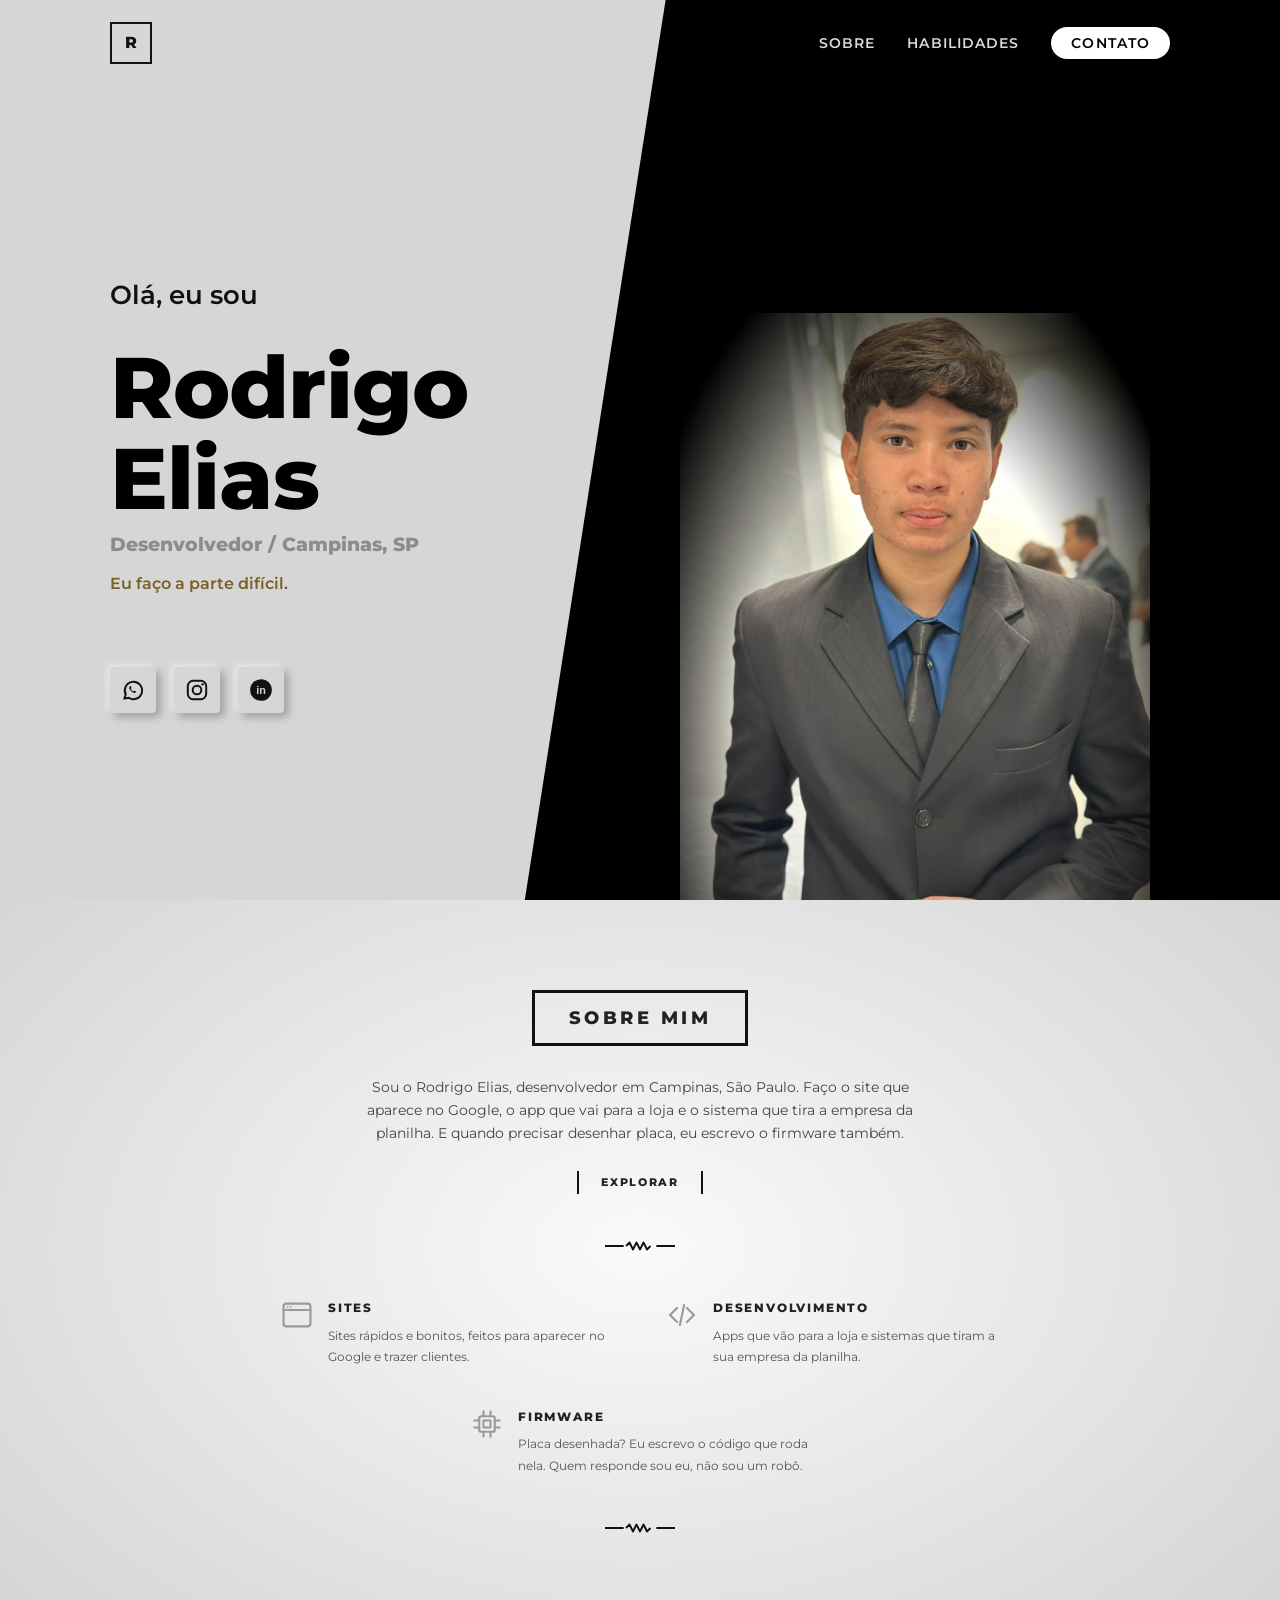
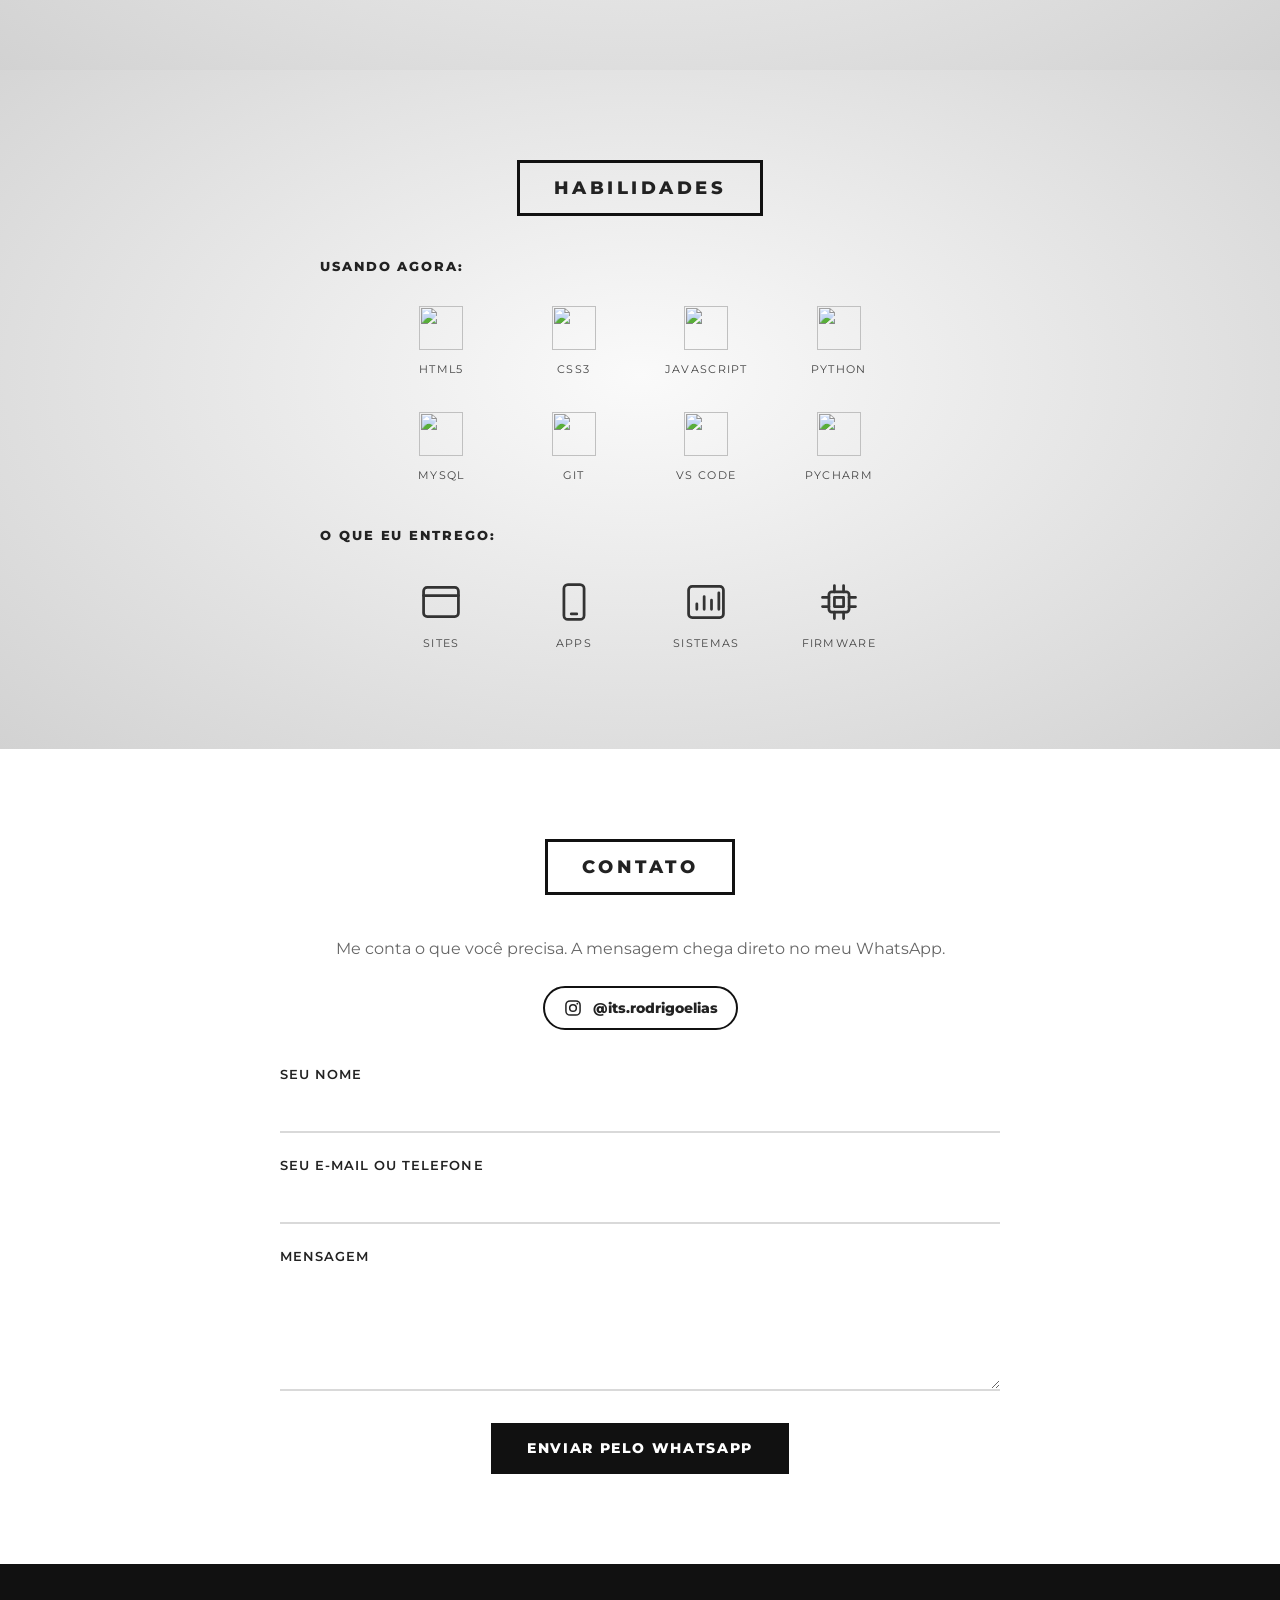
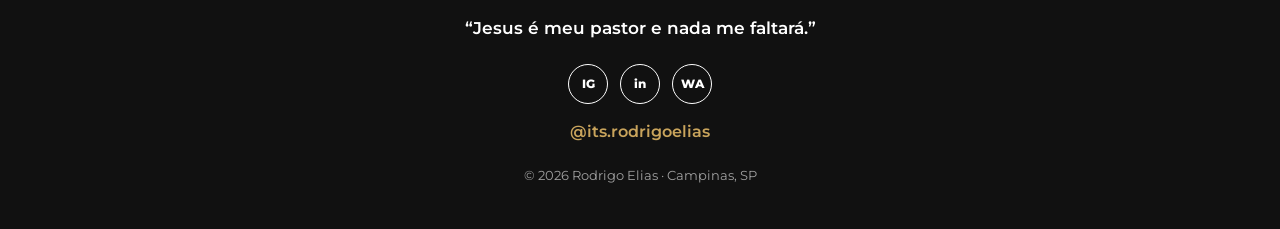
==== commit b9d49a80: "Troca o nome para Rodrigo Elias Co-Authored-By: Claude Opus 5.5 <noreply@anthropic.com>" ====
--- a/index.html
+++ b/index.html
@@ -3,18 +3,18 @@
 <head>
   <meta charset="UTF-8">
   <meta name="viewport" content="width=device-width, initial-scale=1.0">
-  <title>Rodrigão | Desenvolvedor em Campinas, SP</title>
-  <meta name="description" content="Rodrigão, desenvolvedor em Campinas, SP. Sites que aparecem no Google, apps para a loja, sistemas sob medida e firmware.">
+  <title>Rodrigo Elias | Desenvolvedor em Campinas, SP</title>
+  <meta name="description" content="Rodrigo Elias, desenvolvedor em Campinas, SP. Sites que aparecem no Google, apps para a loja, sistemas sob medida e firmware.">
   <meta name="theme-color" content="#111111">
   <meta name="robots" content="index, follow">
-  <meta name="author" content="Rodrigo">
+  <meta name="author" content="Rodrigo Elias">
   <link rel="canonical" href="https://rodrigoeliasdossantos019-maker.github.io/">
   <link rel="icon" href="data:image/svg+xml,%3Csvg xmlns='http://www.w3.org/2000/svg' viewBox='0 0 32 32'%3E%3Crect width='32' height='32' rx='6' fill='%23111'/%3E%3Ctext x='16' y='23' font-family='Arial' font-weight='700' font-size='20' fill='%23c9a45c' text-anchor='middle'%3ER%3C/text%3E%3C/svg%3E">
 
   <!-- como o site aparece quando o link é compartilhado (WhatsApp, Instagram, LinkedIn) -->
   <meta property="og:type" content="website">
   <meta property="og:locale" content="pt_BR">
-  <meta property="og:title" content="Rodrigão | Desenvolvedor em Campinas, SP">
+  <meta property="og:title" content="Rodrigo Elias | Desenvolvedor em Campinas, SP">
   <meta property="og:description" content="Sites que aparecem no Google, apps para a loja, sistemas sob medida e firmware. Atendimento direto comigo, não sou um robô.">
   <meta property="og:url" content="https://rodrigoeliasdossantos019-maker.github.io/">
   <meta property="og:image" content="https://rodrigoeliasdossantos019-maker.github.io/img/foto.webp">
@@ -24,14 +24,14 @@
   {
     "@context": "https://schema.org",
     "@type": "ProfessionalService",
-    "name": "Rodrigão Desenvolvedor",
+    "name": "Rodrigo Elias Desenvolvedor",
     "description": "Desenvolvimento de sites, apps, sistemas sob medida e firmware em Campinas, SP.",
     "image": "https://rodrigoeliasdossantos019-maker.github.io/img/foto.webp",
     "url": "https://rodrigoeliasdossantos019-maker.github.io/",
     "telephone": "+55 19 99293-2822",
     "areaServed": "Brasil",
     "address": { "@type": "PostalAddress", "addressLocality": "Campinas", "addressRegion": "SP", "addressCountry": "BR" },
-    "founder": { "@type": "Person", "name": "Rodrigo", "jobTitle": "Desenvolvedor" },
+    "founder": { "@type": "Person", "name": "Rodrigo Elias", "jobTitle": "Desenvolvedor" },
     "sameAs": [
       "https://www.instagram.com/its.rodrigoelias/",
       "https://www.linkedin.com/in/rodrigo-silva-7545/"
@@ -63,7 +63,7 @@
     <div class="topo-conteudo container">
       <div class="topo-texto">
         <p class="topo-ola">Olá, eu sou</p>
-        <h1>Rodrigão</h1>
+        <h1>Rodrigo Elias</h1>
         <p class="topo-cargo">Desenvolvedor / Campinas, SP</p>
         <p class="topo-frase">Eu faço a parte difícil.</p>
         <div class="topo-redes redes-quadradas">
@@ -78,7 +78,7 @@
           </a>
         </div>
       </div>
-      <img class="topo-foto" src="img/foto.webp" alt="Foto do Rodrigão de terno" width="1200" height="1600" fetchpriority="high">
+      <img class="topo-foto" src="img/foto.webp" alt="Foto do Rodrigo Elias de terno" width="1200" height="1600" fetchpriority="high">
     </div>
   </header>
 
@@ -89,7 +89,7 @@
       <div class="container estreito">
         <h2 class="titulo-caixa">Sobre mim</h2>
         <p class="sobre-resumo">
-          Sou o Rodrigão, desenvolvedor em Campinas, São Paulo. Faço o site que aparece no Google,
+          Sou o Rodrigo Elias, desenvolvedor em Campinas, São Paulo. Faço o site que aparece no Google,
           o app que vai para a loja e o sistema que tira a empresa da planilha.
           E quando precisar desenhar placa, eu escrevo o firmware também.
         </p>
@@ -202,7 +202,7 @@
         <a href="https://wa.me/5519992932822" target="_blank" rel="noopener" aria-label="WhatsApp">WA</a>
       </div>
       <p class="rodape-insta"><a href="https://www.instagram.com/its.rodrigoelias/" target="_blank" rel="noopener">@its.rodrigoelias</a></p>
-      <small>© <span id="ano"></span> Rodrigão · Campinas, SP</small>
+      <small>© <span id="ano"></span> Rodrigo Elias · Campinas, SP</small>
     </div>
   </footer>
 </div>
--- a/style.css
+++ b/style.css
@@ -476,7 +476,7 @@
 
 /* palavra gigante de fundo */
 #sobre::before {
-  content: "RODRIGÃO";
+  content: "RODRIGO ELIAS";
   position: absolute;
   top: 40px;
   left: 50%;
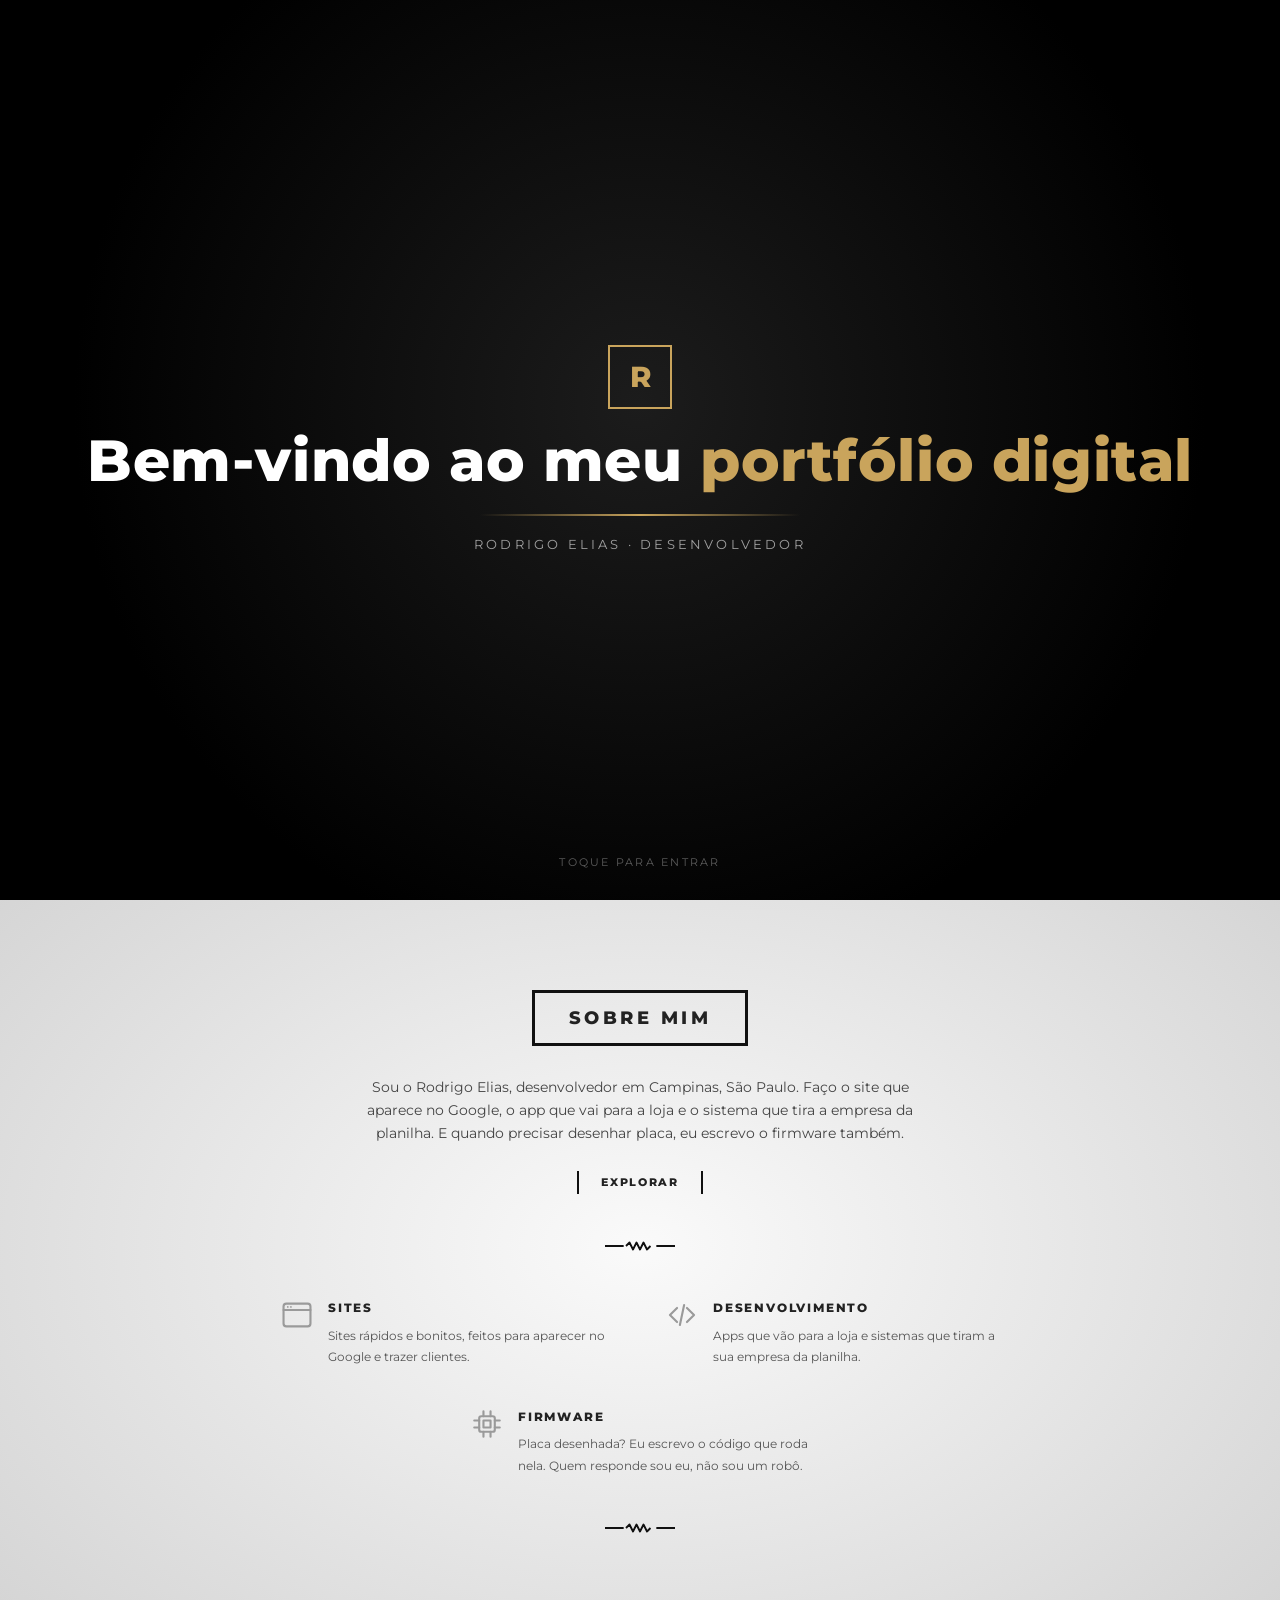
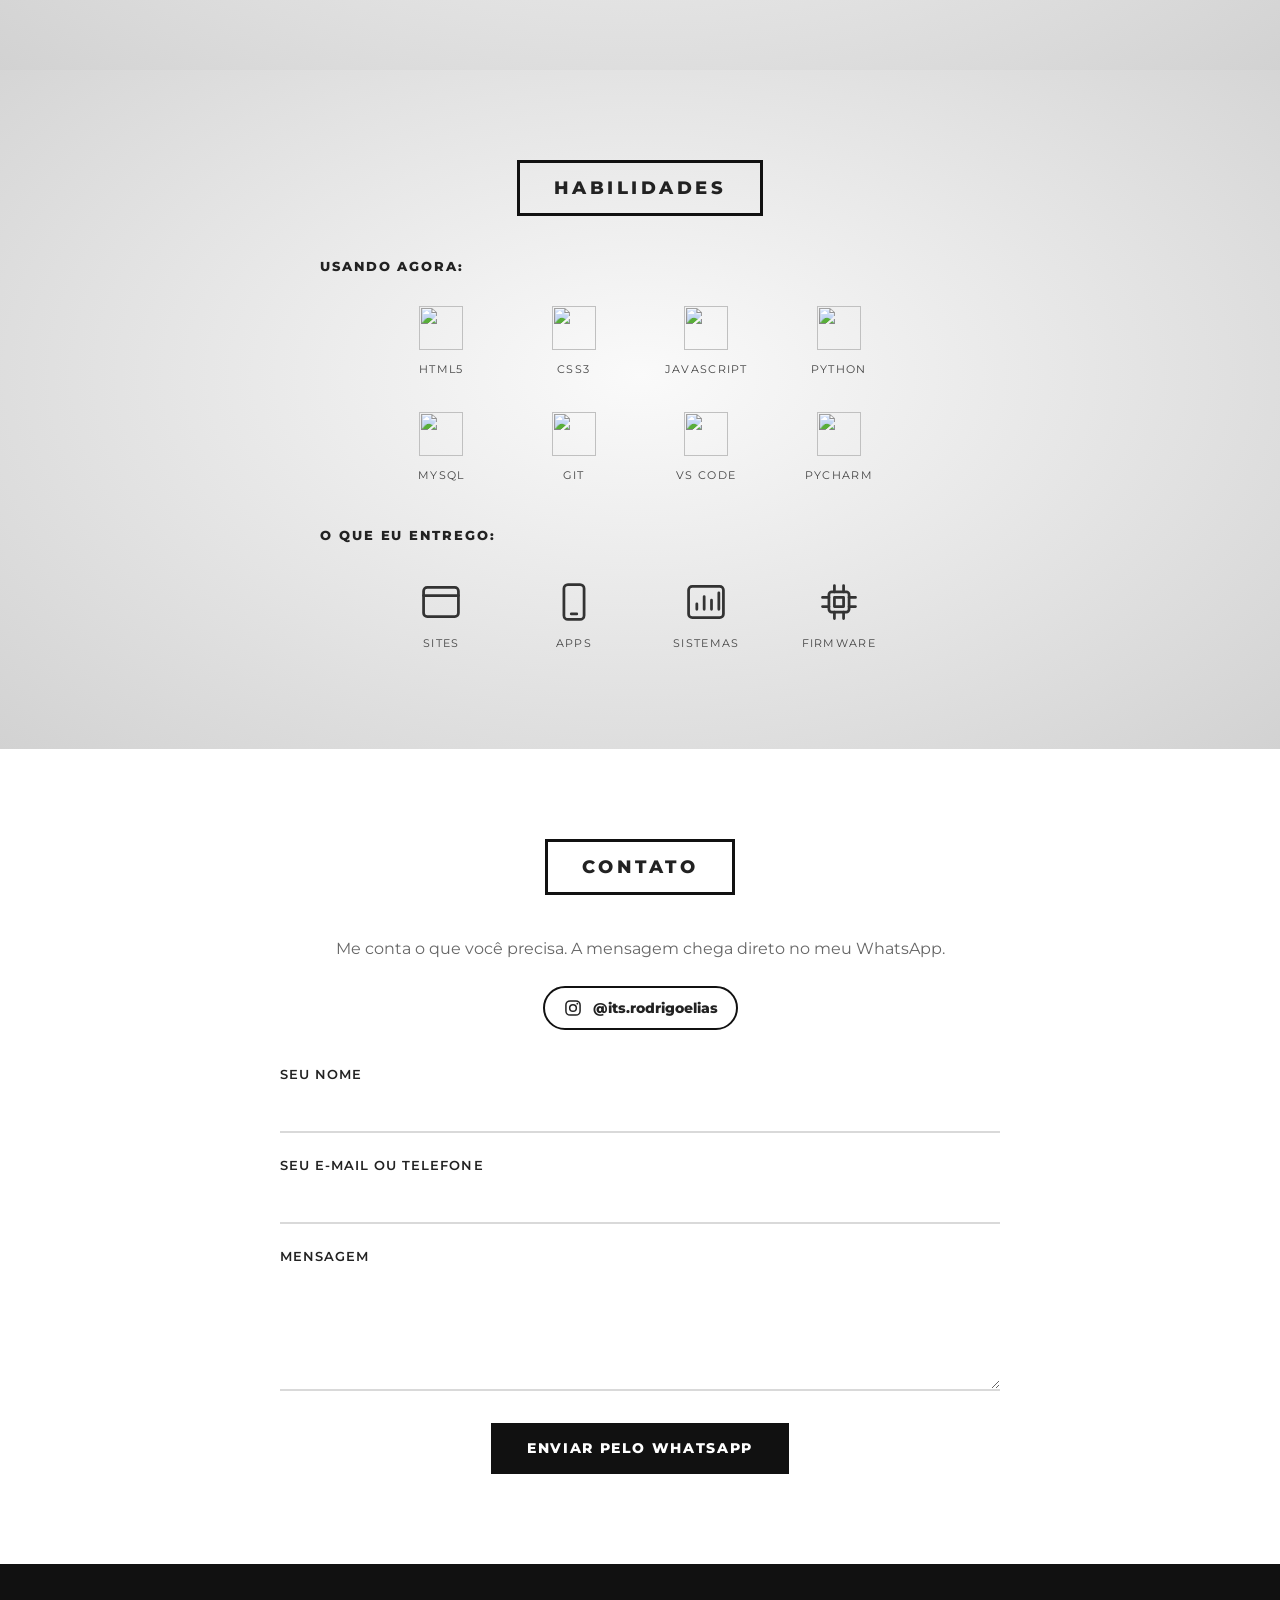
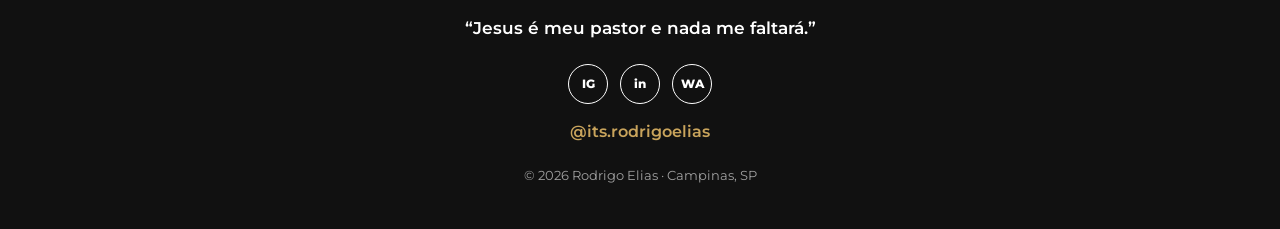
==== commit 4cd51bef: "Adiciona tela de boas-vindas e versões clara e escura Co-Authored-By: Claude Opus 5.5 <noreply@anthr" ====
--- a/index.html
+++ b/index.html
@@ -42,14 +42,45 @@
   <link rel="preconnect" href="https://fonts.gstatic.com" crossorigin>
   <link href="https://fonts.googleapis.com/css2?family=Montserrat:wght@400;600;800&display=swap" rel="stylesheet">
   <link rel="stylesheet" href="style.css">
+  <!-- tela de boas-vindas: só na entrada (uma vez por visita) -->
+  <script>
+    // tema claro/escuro: usa a escolha salva ou o modo do aparelho
+    try {
+      var temaSalvo = localStorage.getItem("tema");
+      var tema = temaSalvo || (matchMedia("(prefers-color-scheme: dark)").matches ? "escuro" : "claro");
+      document.documentElement.setAttribute("data-tema", tema);
+    } catch (e) { document.documentElement.setAttribute("data-tema", "claro"); }
+    try {
+      if (!sessionStorage.getItem("boasVindasVista") &&
+          !matchMedia("(prefers-reduced-motion: reduce)").matches) {
+        document.documentElement.classList.add("mostrar-intro");
+        sessionStorage.setItem("boasVindasVista", "1");
+      }
+    } catch (e) {}
+  </script>
 </head>
 <body>
+<!-- tela de boas-vindas animada -->
+<div class="intro" id="intro" aria-hidden="true">
+  <div class="intro-conteudo">
+    <span class="intro-logo">R</span>
+    <p class="intro-texto" data-texto="Bem-vindo ao meu portfólio digital"></p>
+    <span class="intro-linha"></span>
+    <small class="intro-nome">Rodrigo Elias · Desenvolvedor</small>
+  </div>
+  <span class="intro-pular">toque para entrar</span>
+</div>
+
 <div class="trilho" id="trilho">
 
   <!-- ===== Topo dividido (cinza | preto) com foto ===== -->
   <header class="topo">
     <nav class="menu container">
       <a href="#" class="logo">R</a>
+      <button class="tema-botao" id="tema-botao" type="button" aria-label="Trocar para a versão escura" title="Versão clara / escura">
+        <svg class="icone-lua" viewBox="0 0 24 24" aria-hidden="true"><path d="M20 14.5A8.5 8.5 0 0 1 9.5 4a8.5 8.5 0 1 0 10.5 10.5z"/></svg>
+        <svg class="icone-sol" viewBox="0 0 24 24" aria-hidden="true"><circle cx="12" cy="12" r="4.5"/><path d="M12 2v2.5M12 19.5V22M2 12h2.5M19.5 12H22M4.9 4.9l1.8 1.8M17.3 17.3l1.8 1.8M4.9 19.1l1.8-1.8M17.3 6.7l1.8-1.8"/></svg>
+      </button>
       <button class="menu-botao" aria-label="Abrir menu" aria-expanded="false">
         <span></span><span></span><span></span>
       </button>
--- a/style.css
+++ b/style.css
@@ -1270,6 +1270,185 @@
   .janela-tela[data-tamanho="celular"] iframe { width: 100%; border-radius: 0; box-shadow: none; }
 }
 
+/* ===== Botão versão clara / escura ===== */
+.tema-botao {
+  margin-left: auto;
+  margin-right: 18px;
+  width: 38px;
+  height: 38px;
+  display: grid;
+  place-items: center;
+  border-radius: 50%;
+  border: 1px solid rgba(255, 255, 255, 0.35);
+  background: transparent;
+  color: var(--branco);
+  cursor: pointer;
+  transition: background 0.2s, border-color 0.2s, transform 0.3s;
+}
+
+.tema-botao:hover { border-color: var(--destaque); transform: rotate(20deg); }
+.tema-botao svg { width: 18px; height: 18px; fill: none; stroke: currentColor; stroke-width: 1.8; stroke-linecap: round; }
+.tema-botao .icone-lua { fill: currentColor; stroke: none; }
+.tema-botao .icone-sol { display: none; }
+:root[data-tema="escuro"] .tema-botao .icone-sol { display: block; }
+:root[data-tema="escuro"] .tema-botao .icone-lua { display: none; }
+
+/* na primeira tela (lado cinza) o botão fica escuro na versão clara */
+:root[data-tema="claro"] body.no-topo .tema-botao { color: #111; border-color: rgba(0, 0, 0, 0.3); }
+@media (min-width: 721px) {
+  :root[data-tema="claro"] body.no-topo .tema-botao { color: var(--branco); border-color: rgba(255, 255, 255, 0.35); }
+}
+
+/* troca suave de cores */
+.trocando-tema *, .trocando-tema *::before, .trocando-tema *::after {
+  transition: background-color 0.4s ease, color 0.4s ease, border-color 0.4s ease, stroke 0.4s ease !important;
+}
+
+/* ===== Versão escura ===== */
+:root[data-tema="escuro"] body { background: #0d0d0d; color: #e8e8e8; }
+
+/* topo: lado cinza vira grafite */
+:root[data-tema="escuro"] .topo { background: #1c1c1c; color: #f2f2f2; }
+:root[data-tema="escuro"] .topo h1 { color: #fff; }
+:root[data-tema="escuro"] .topo-cargo { color: #9a9a9a; }
+:root[data-tema="escuro"] .topo-frase { color: var(--destaque); }
+:root[data-tema="escuro"] .redes-quadradas a {
+  background: #262626;
+  color: #eee;
+  box-shadow: 4px 4px 10px rgba(0, 0, 0, 0.6), -2px -2px 6px rgba(255, 255, 255, 0.05);
+}
+:root[data-tema="escuro"] .redes-quadradas svg text { fill: #262626; }
+:root[data-tema="escuro"] .redes-quadradas a:hover { background: var(--destaque); color: #111; }
+:root[data-tema="escuro"] body.no-topo .logo { border-color: #fff; color: #fff; }
+:root[data-tema="escuro"] body.no-topo .menu-botao span { background: #fff; }
+
+/* Sobre mim e Habilidades */
+:root[data-tema="escuro"] #sobre.secao-clara,
+:root[data-tema="escuro"] #habilidades.secao-clara {
+  color: #e8e8e8;
+  background: radial-gradient(ellipse at 50% 45%, #232323 0%, #161616 60%, #0d0d0d 100%);
+}
+:root[data-tema="escuro"] #sobre.secao-clara .titulo-caixa,
+:root[data-tema="escuro"] #habilidades.secao-clara .titulo-caixa,
+:root[data-tema="escuro"] #contato .titulo-caixa { border-color: #fff; }
+:root[data-tema="escuro"] .sobre-resumo,
+:root[data-tema="escuro"] .servico p,
+:root[data-tema="escuro"] .painel-exemplos .exemplos-aviso,
+:root[data-tema="escuro"] #contato .texto-centro { color: #a8a8a8; }
+:root[data-tema="escuro"] .link-barras { border-color: #fff; }
+:root[data-tema="escuro"] .divisor { color: #fff; }
+:root[data-tema="escuro"] .servico-icone { stroke: #8a8a8a; }
+:root[data-tema="escuro"] .servico-icone circle { fill: #8a8a8a; }
+:root[data-tema="escuro"] .logos li { color: #b5b5b5; }
+:root[data-tema="escuro"] .logos-linha svg { stroke: #e0e0e0; }
+:root[data-tema="escuro"] .logos-linha a.ativo svg,
+:root[data-tema="escuro"] .logos-linha a:hover svg { stroke: var(--destaque); }
+/* logotipos escuros (MySQL, Git) ganham um fundinho claro para não sumirem */
+:root[data-tema="escuro"] .logos img { background: rgba(255, 255, 255, 0.92); border-radius: 10px; padding: 5px; }
+
+/* Contato */
+:root[data-tema="escuro"] #contato { background: #121212; color: #e8e8e8; }
+:root[data-tema="escuro"] .instagram-destaque { border-color: #fff; }
+:root[data-tema="escuro"] .instagram-destaque:hover { background: #fff; color: #111; }
+:root[data-tema="escuro"] .formulario input,
+:root[data-tema="escuro"] .formulario textarea { color: #f2f2f2; border-bottom-color: #3a3a3a; }
+:root[data-tema="escuro"] .formulario input:focus,
+:root[data-tema="escuro"] .formulario textarea:focus { border-color: var(--destaque); }
+:root[data-tema="escuro"] .botao-cheio { background: var(--destaque); border-color: var(--destaque); color: #111; }
+:root[data-tema="escuro"] .botao-cheio:hover { background: transparent; color: var(--destaque); }
+
+/* ===== Tela de boas-vindas ===== */
+.intro { display: none; }
+
+.mostrar-intro body { overflow: hidden; }
+
+.mostrar-intro .intro {
+  position: fixed;
+  inset: 0;
+  z-index: 200;
+  display: grid;
+  place-items: center;
+  background: radial-gradient(circle at 50% 45%, #1c1c1c 0%, #000 70%);
+  color: var(--branco);
+  cursor: pointer;
+  transition: transform 0.9s cubic-bezier(0.77, 0, 0.18, 1), opacity 0.9s ease;
+}
+
+.intro.saindo { transform: translateY(-100%); opacity: 0.6; }
+
+.intro-conteudo {
+  display: flex;
+  flex-direction: column;
+  align-items: center;
+  gap: 18px;
+  padding: 0 20px;
+  text-align: center;
+}
+
+.intro-logo {
+  width: 64px;
+  height: 64px;
+  display: grid;
+  place-items: center;
+  border: 2px solid var(--destaque);
+  color: var(--destaque);
+  font-size: 1.8rem;
+  font-weight: 800;
+  opacity: 0;
+  transform: scale(0.6) rotate(-10deg);
+  animation: intro-logo 0.7s ease 0.15s forwards;
+}
+
+.intro-texto {
+  font-size: clamp(1.7rem, 5.5vw, 3.6rem);
+  font-weight: 800;
+  line-height: 1.15;
+  letter-spacing: 0.01em;
+  min-height: 1.2em;
+}
+
+/* cada letra sobe e aparece */
+.intro-texto span {
+  display: inline-block;
+  opacity: 0;
+  transform: translateY(0.6em);
+  animation: intro-letra 0.5s ease forwards;
+}
+
+.intro-texto .destaque { color: var(--destaque); }
+
+.intro-linha {
+  width: 0;
+  height: 2px;
+  background: linear-gradient(90deg, transparent, var(--destaque), transparent);
+  animation: intro-linha 0.9s ease 1.5s forwards;
+}
+
+.intro-nome {
+  font-size: 0.8rem;
+  letter-spacing: 0.25em;
+  text-transform: uppercase;
+  color: rgba(255, 255, 255, 0.6);
+  opacity: 0;
+  animation: intro-aparecer 0.6s ease 1.9s forwards;
+}
+
+.intro-pular {
+  position: absolute;
+  bottom: max(28px, env(safe-area-inset-bottom, 0px));
+  font-size: 0.7rem;
+  letter-spacing: 0.2em;
+  text-transform: uppercase;
+  color: rgba(255, 255, 255, 0.35);
+  opacity: 0;
+  animation: intro-aparecer 0.6s ease 1.2s forwards;
+}
+
+@keyframes intro-logo { to { opacity: 1; transform: none; } }
+@keyframes intro-letra { to { opacity: 1; transform: none; } }
+@keyframes intro-linha { to { width: min(320px, 70vw); } }
+@keyframes intro-aparecer { to { opacity: 1; } }
+
 /* ===== Tablet ===== */
 @media (max-width: 900px) {
   .grade-habilidades { grid-template-columns: repeat(3, 1fr); }
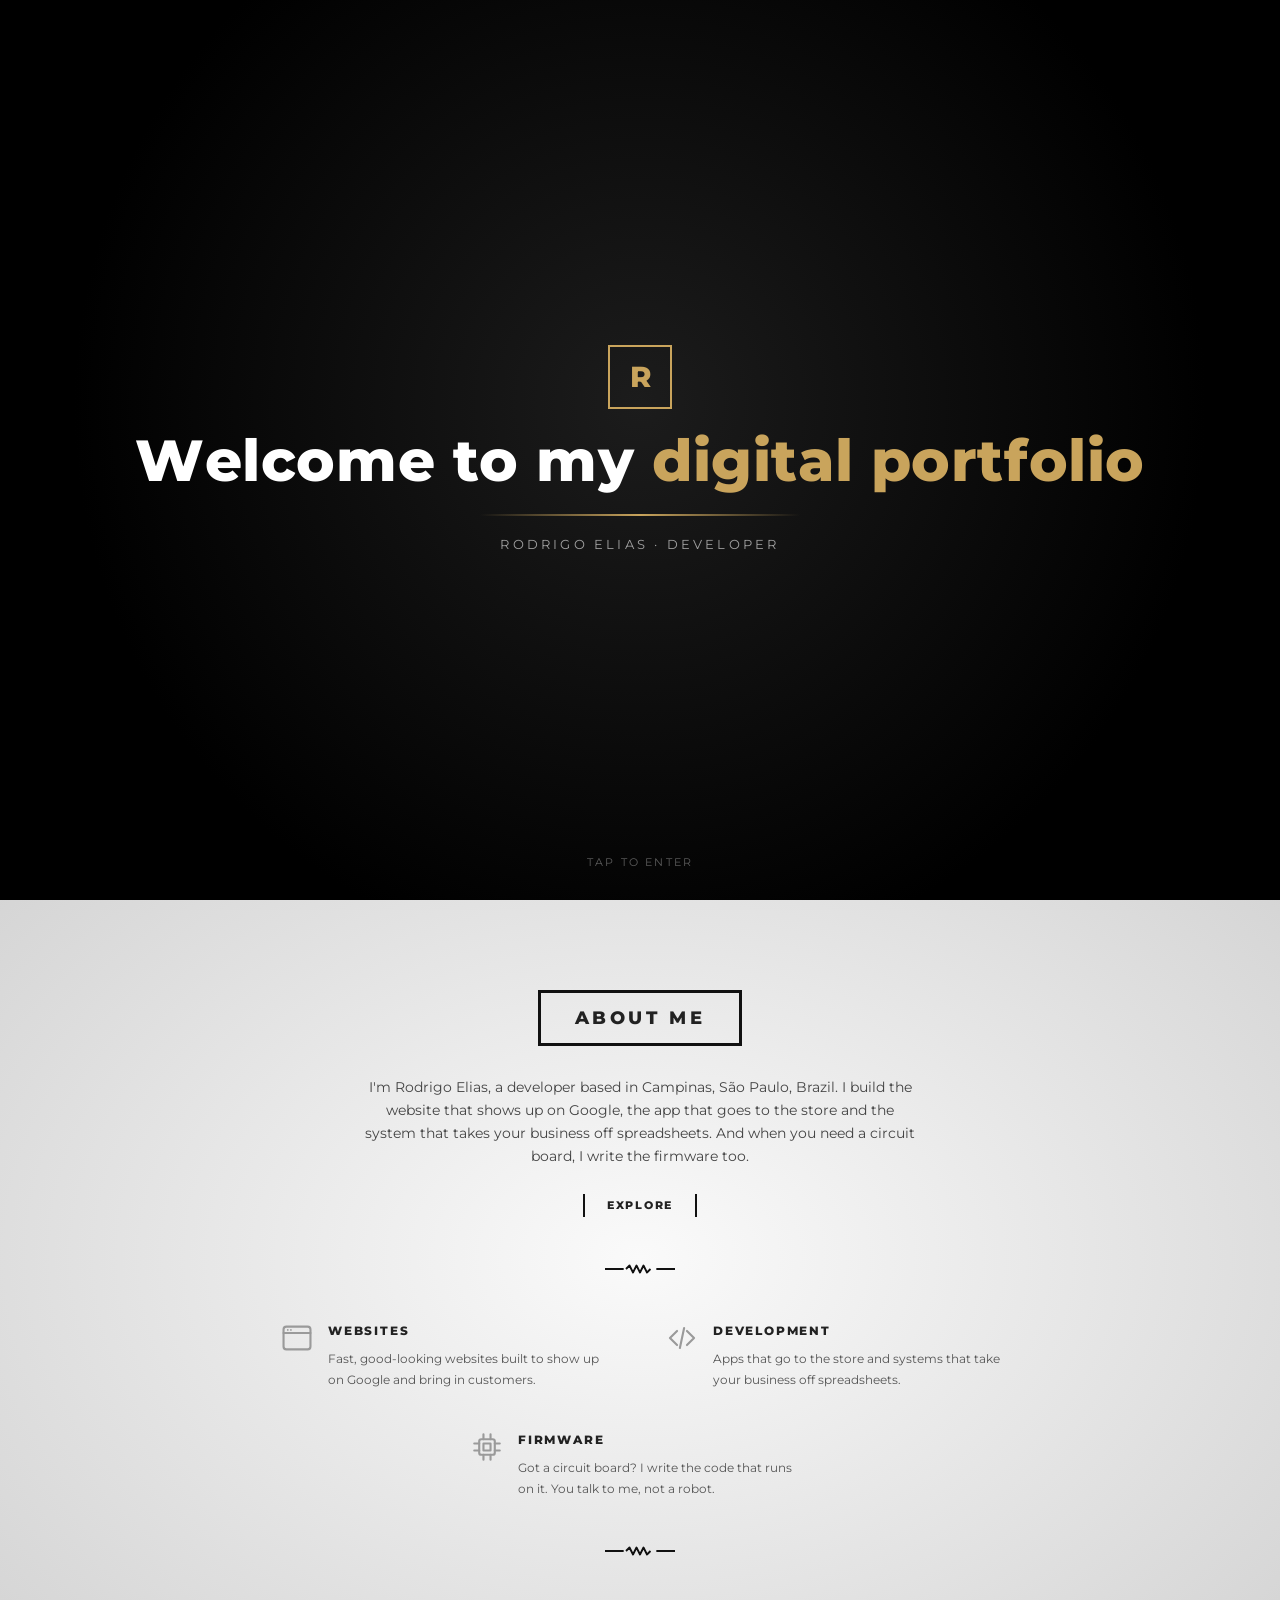
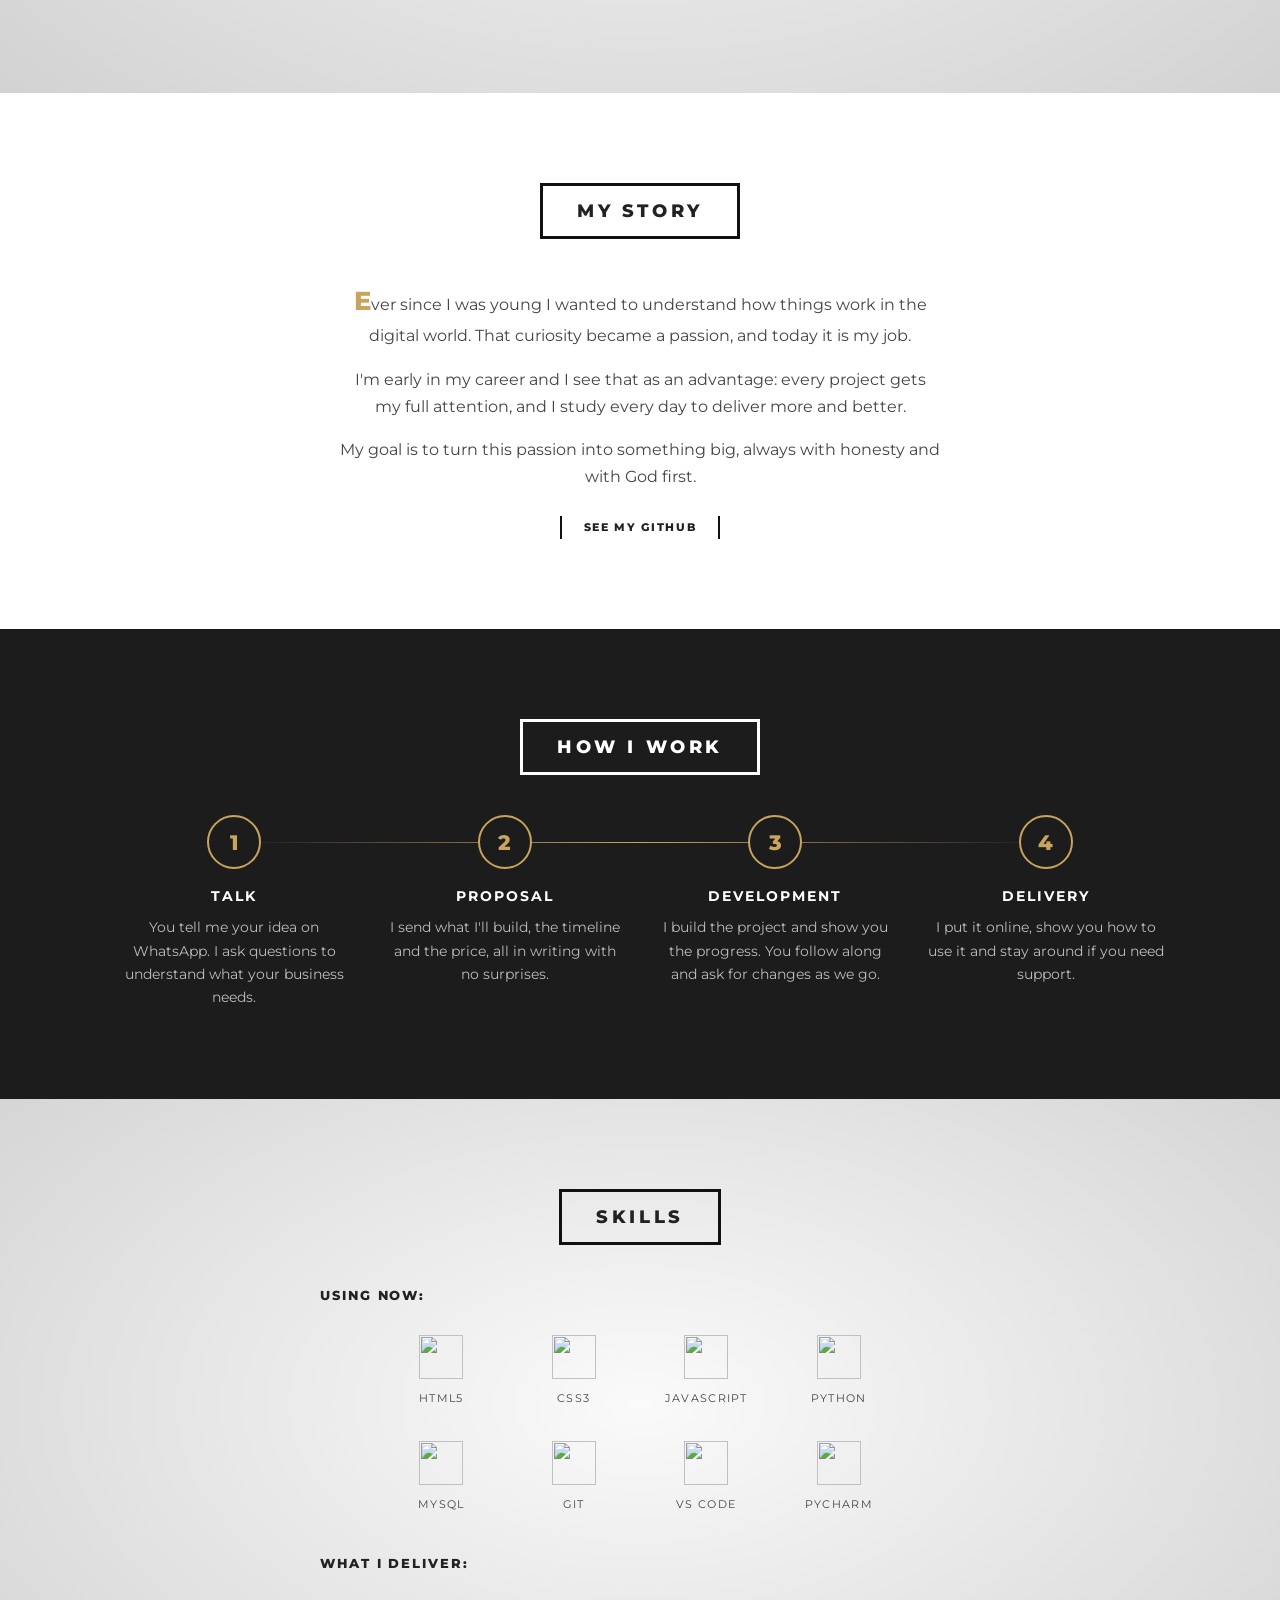
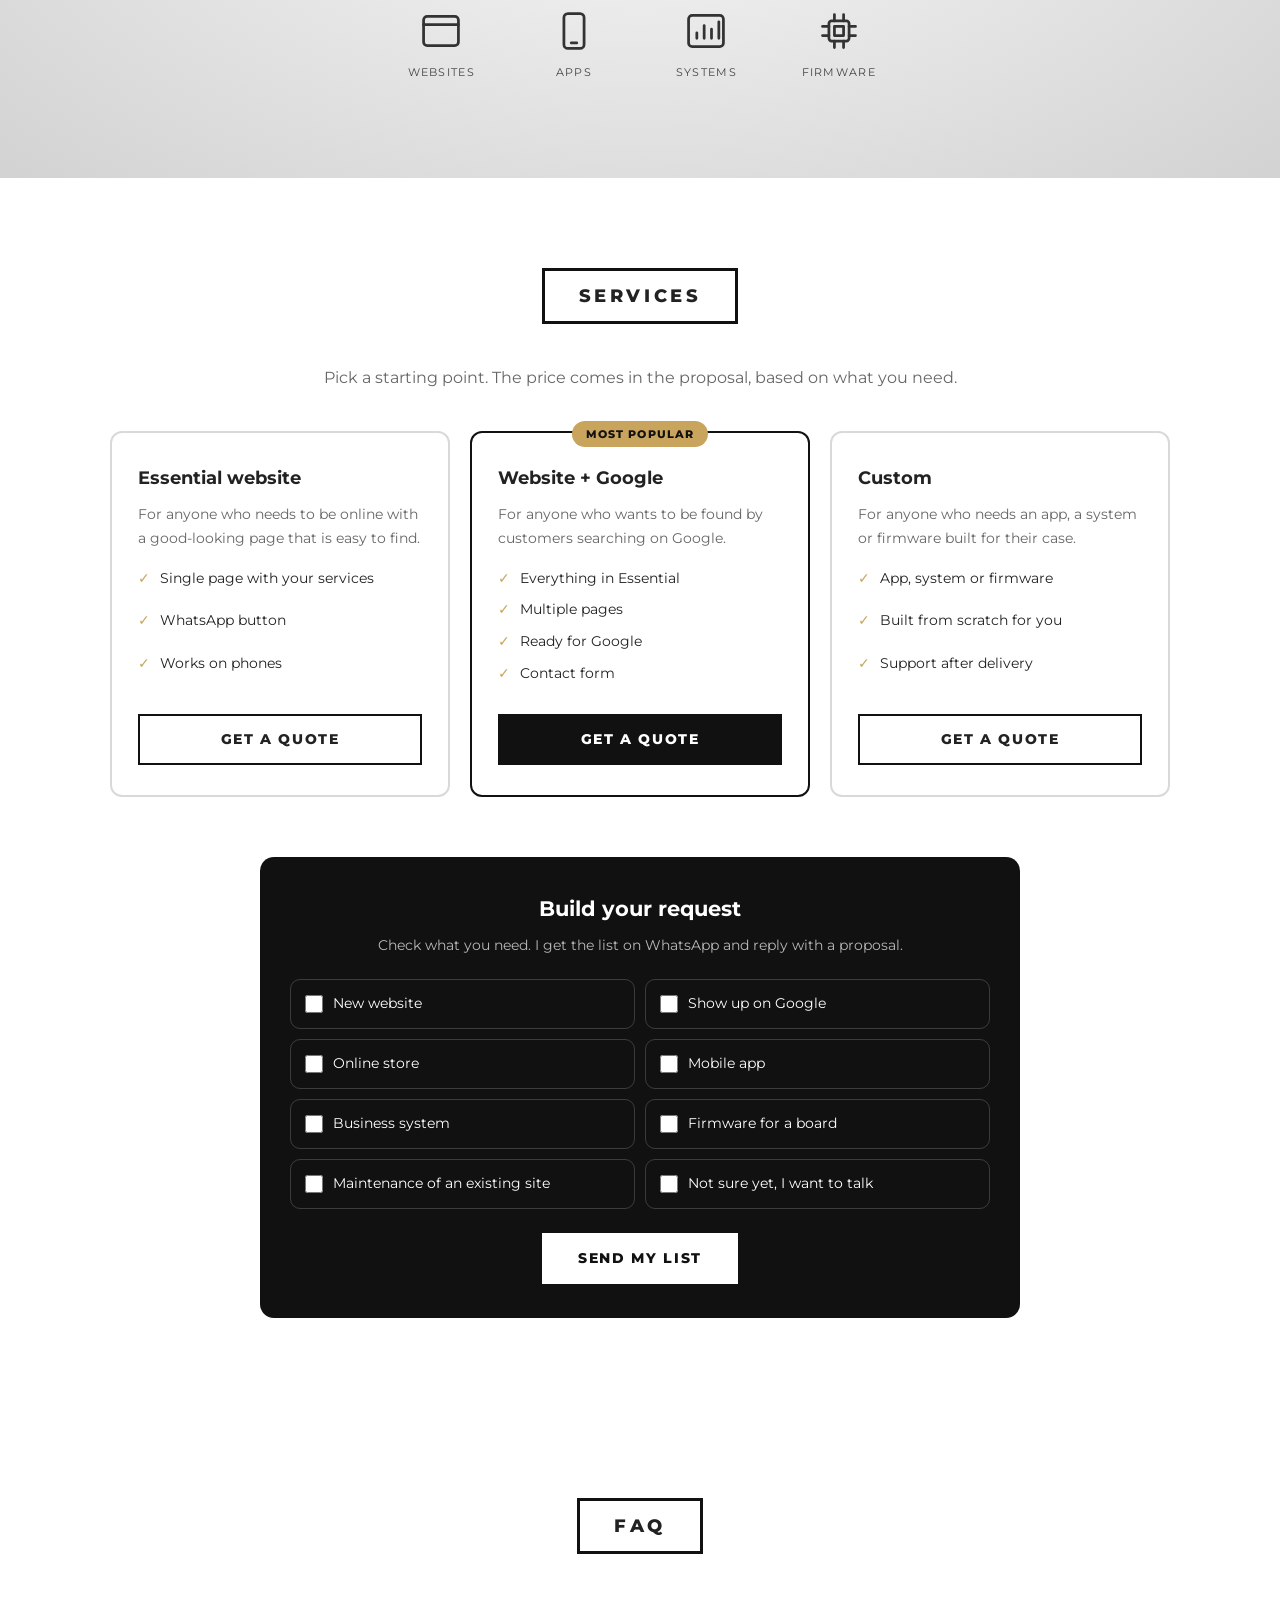
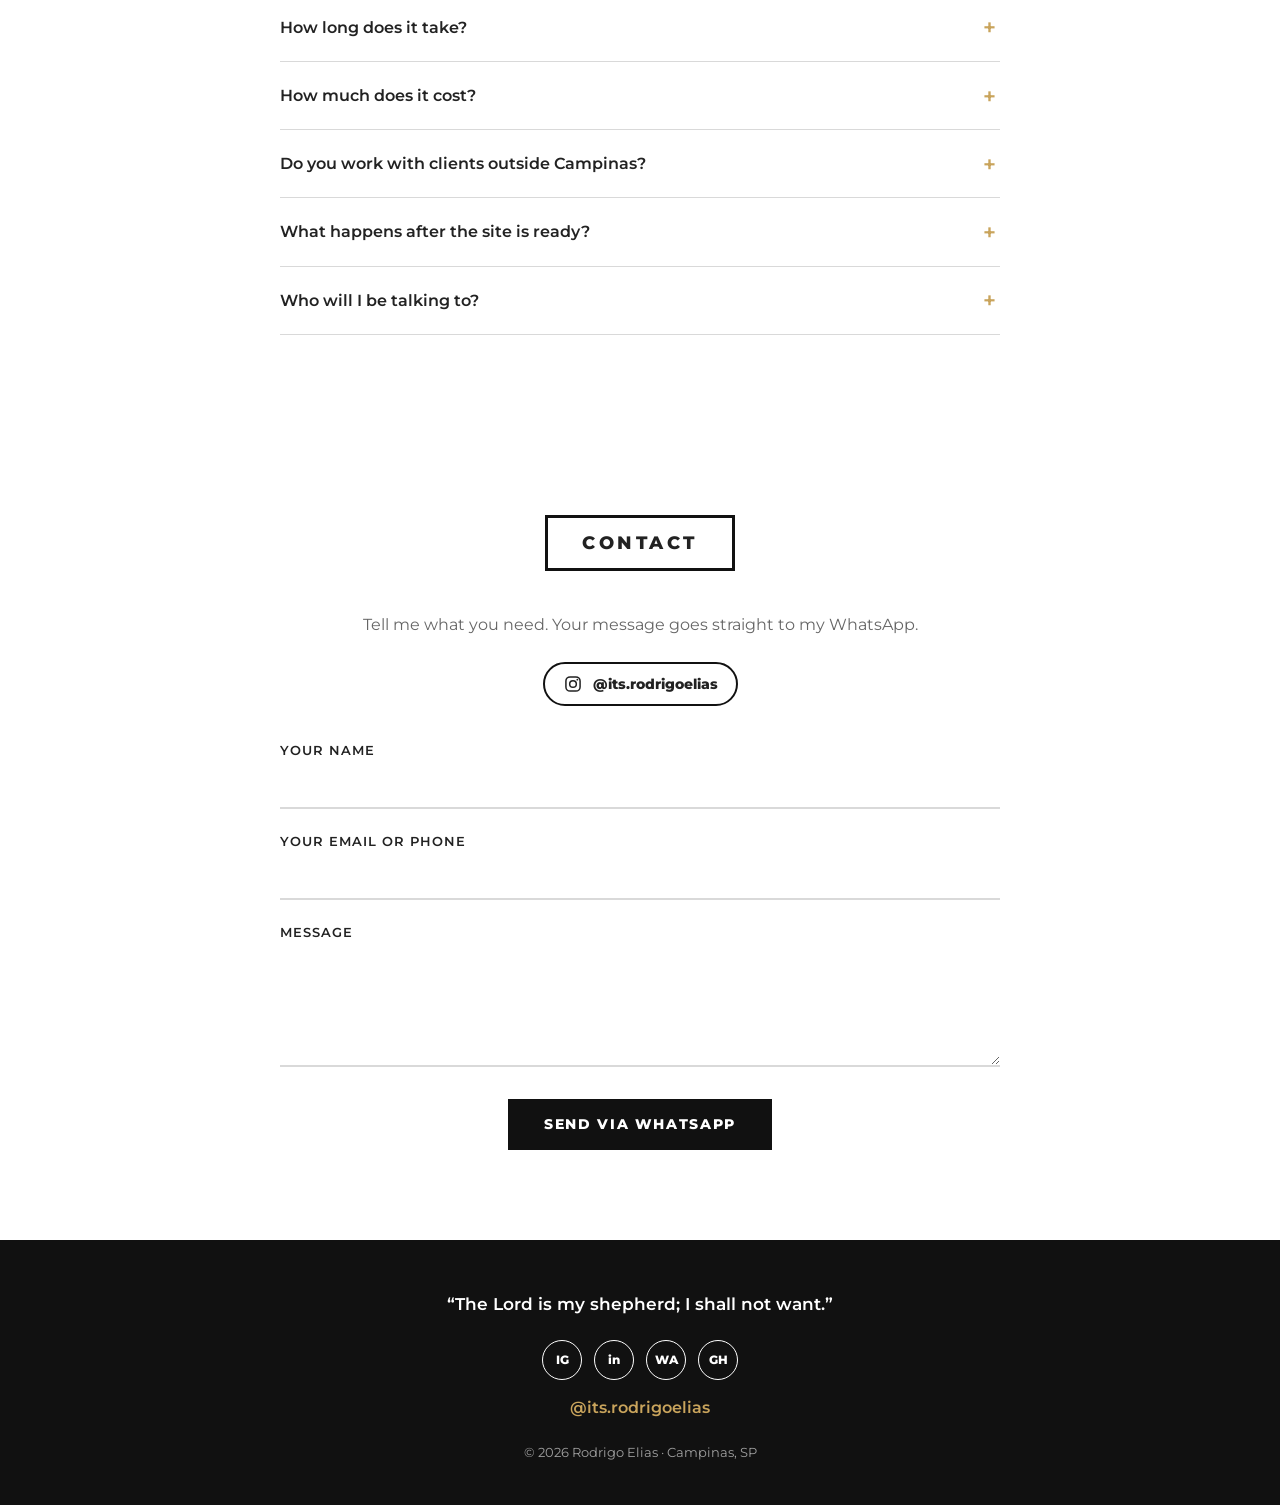
==== commit 6f82ee7f: "Adiciona inglês, seções novas e botão flutuante do WhatsApp - Versão em português e inglês com botão" ====
--- a/index.html
+++ b/index.html
@@ -50,6 +50,13 @@
       var tema = temaSalvo || (matchMedia("(prefers-color-scheme: dark)").matches ? "escuro" : "claro");
       document.documentElement.setAttribute("data-tema", tema);
     } catch (e) { document.documentElement.setAttribute("data-tema", "claro"); }
+    // idioma: usa a escolha salva ou a língua do aparelho (português ou inglês)
+    try {
+      var idiomaSalvo = localStorage.getItem("idioma");
+      var idioma = idiomaSalvo || (/^pt/i.test(navigator.language || "pt") ? "pt" : "en");
+      document.documentElement.setAttribute("data-idioma", idioma);
+      if (idioma === "en") document.documentElement.setAttribute("lang", "en");
+    } catch (e) { document.documentElement.setAttribute("data-idioma", "pt"); }
     try {
       if (!sessionStorage.getItem("boasVindasVista") &&
           !matchMedia("(prefers-reduced-motion: reduce)").matches) {
@@ -66,9 +73,9 @@
     <span class="intro-logo">R</span>
     <p class="intro-texto" data-texto="Bem-vindo ao meu portfólio digital"></p>
     <span class="intro-linha"></span>
-    <small class="intro-nome">Rodrigo Elias · Desenvolvedor</small>
+    <small class="intro-nome" data-i18n="intro.nome">Rodrigo Elias · Desenvolvedor</small>
   </div>
-  <span class="intro-pular">toque para entrar</span>
+  <span class="intro-pular" data-i18n="intro.pular">toque para entrar</span>
 </div>
 
 <div class="trilho" id="trilho">
@@ -81,22 +88,24 @@
         <svg class="icone-lua" viewBox="0 0 24 24" aria-hidden="true"><path d="M20 14.5A8.5 8.5 0 0 1 9.5 4a8.5 8.5 0 1 0 10.5 10.5z"/></svg>
         <svg class="icone-sol" viewBox="0 0 24 24" aria-hidden="true"><circle cx="12" cy="12" r="4.5"/><path d="M12 2v2.5M12 19.5V22M2 12h2.5M19.5 12H22M4.9 4.9l1.8 1.8M17.3 17.3l1.8 1.8M4.9 19.1l1.8-1.8M17.3 6.7l1.8-1.8"/></svg>
       </button>
+      <button class="idioma-botao" id="idioma-botao" type="button" aria-label="Switch to English" title="Português / English">EN</button>
       <button class="menu-botao" aria-label="Abrir menu" aria-expanded="false">
         <span></span><span></span><span></span>
       </button>
       <ul class="menu-links">
-        <li><a href="#sobre">Sobre</a></li>
-        <li><a href="#habilidades">Habilidades</a></li>
-        <li><a href="#contato" class="menu-destaque">Contato</a></li>
+        <li><a href="#sobre" data-i18n="menu.sobre">Sobre</a></li>
+        <li><a href="#servicos" data-i18n="menu.servicos">Serviços</a></li>
+        <li><a href="#habilidades" data-i18n="menu.hab">Habilidades</a></li>
+        <li><a href="#contato" class="menu-destaque" data-i18n="menu.contato">Contato</a></li>
       </ul>
     </nav>
 
     <div class="topo-conteudo container">
       <div class="topo-texto">
-        <p class="topo-ola">Olá, eu sou</p>
+        <p class="topo-ola" data-i18n="topo.ola">Olá, eu sou</p>
         <h1>Rodrigo Elias</h1>
-        <p class="topo-cargo">Desenvolvedor / Campinas, SP</p>
-        <p class="topo-frase">Eu faço a parte difícil.</p>
+        <p class="topo-cargo" data-i18n="topo.cargo">Desenvolvedor / Campinas, SP</p>
+        <p class="topo-frase" data-i18n="topo.frase">Eu faço a parte difícil.</p>
         <div class="topo-redes redes-quadradas">
           <a href="https://wa.me/5519992932822" target="_blank" rel="noopener" aria-label="WhatsApp" title="WhatsApp">
             <svg viewBox="0 0 24 24" aria-hidden="true"><path d="M4 20l1.3-3.9A8 8 0 1 1 8 19.1z" fill="none" stroke="currentColor" stroke-width="1.8" stroke-linejoin="round"/><path d="M9.2 8.6c.2-.4.6-.4.8 0l.6 1.3c.1.3 0 .5-.2.7l-.4.4c.5 1 1.3 1.8 2.3 2.3l.4-.4c.2-.2.4-.3.7-.2l1.3.6c.4.2.4.6 0 .8-.6.6-1.5.8-2.3.5a7 7 0 0 1-3.7-3.7c-.3-.8-.1-1.7.5-2.3z" fill="currentColor"/></svg>
@@ -107,6 +116,9 @@
           <a href="https://www.linkedin.com/in/rodrigo-silva-7545/" target="_blank" rel="noopener" aria-label="LinkedIn" title="LinkedIn">
             <svg viewBox="0 0 24 24" aria-hidden="true"><circle cx="12" cy="12" r="10" fill="currentColor"/><text x="12" y="16" text-anchor="middle" font-family="Arial" font-weight="700" font-size="10" fill="#d6d6d6">in</text></svg>
           </a>
+          <a href="https://github.com/rodrigoeliasdossantos019-maker" target="_blank" rel="noopener" aria-label="GitHub" title="GitHub">
+            <svg viewBox="0 0 24 24" aria-hidden="true"><path fill="currentColor" d="M12 2a10 10 0 0 0-3.2 19.5c.5.1.7-.2.7-.5v-1.7c-2.8.6-3.4-1.3-3.4-1.3-.5-1.1-1.1-1.4-1.1-1.4-.9-.6.1-.6.1-.6 1 .1 1.5 1 1.5 1 .9 1.5 2.3 1.1 2.9.8.1-.6.3-1.1.6-1.3-2.2-.3-4.6-1.1-4.6-5a3.9 3.9 0 0 1 1-2.7c-.1-.3-.4-1.3.1-2.7 0 0 .8-.3 2.8 1a9.6 9.6 0 0 1 5 0c1.9-1.3 2.8-1 2.8-1 .5 1.4.2 2.4.1 2.7a3.9 3.9 0 0 1 1 2.7c0 3.9-2.4 4.7-4.6 5 .4.3.7.9.7 1.9V21c0 .3.2.6.7.5A10 10 0 0 0 12 2z"/></svg>
+          </a>
         </div>
       </div>
       <img class="topo-foto" src="img/foto.webp" alt="Foto do Rodrigo Elias de terno" width="1200" height="1600" fetchpriority="high">
@@ -118,13 +130,13 @@
     <!-- ===== Sobre ===== -->
     <section id="sobre" class="secao secao-clara">
       <div class="container estreito">
-        <h2 class="titulo-caixa">Sobre mim</h2>
-        <p class="sobre-resumo">
+        <h2 class="titulo-caixa" data-i18n="sobre.titulo">Sobre mim</h2>
+        <p class="sobre-resumo" data-i18n="sobre.resumo">
           Sou o Rodrigo Elias, desenvolvedor em Campinas, São Paulo. Faço o site que aparece no Google,
           o app que vai para a loja e o sistema que tira a empresa da planilha.
           E quando precisar desenhar placa, eu escrevo o firmware também.
         </p>
-        <a href="#habilidades" class="link-barras">Explorar</a>
+        <a href="#habilidades" class="link-barras" data-i18n="sobre.explorar">Explorar</a>
 
         <div class="divisor" aria-hidden="true">
           <svg viewBox="0 0 60 10"><path d="M0 5h16M44 5h16M18 5l3-3 3 6 3-6 3 6 3-6 3 6 3-3" fill="none" stroke="currentColor" stroke-width="1.6" stroke-linejoin="round"/></svg>
@@ -134,22 +146,22 @@
           <article class="servico">
             <svg class="servico-icone" viewBox="0 0 24 24" aria-hidden="true"><rect x="2.5" y="4" width="19" height="16" rx="2"/><path d="M2.5 8.5h19"/><circle cx="5.5" cy="6.3" r=".6"/><circle cx="7.7" cy="6.3" r=".6"/></svg>
             <div>
-              <h3>Sites</h3>
-              <p>Sites rápidos e bonitos, feitos para aparecer no Google e trazer clientes.</p>
+              <h3 data-i18n="serv.sites.t">Sites</h3>
+              <p data-i18n="serv.sites.p">Sites rápidos e bonitos, feitos para aparecer no Google e trazer clientes.</p>
             </div>
           </article>
           <article class="servico">
             <svg class="servico-icone" viewBox="0 0 24 24" aria-hidden="true"><path d="M8.5 7 3.5 12l5 5M15.5 7l5 5-5 5M13.5 5l-3 14"/></svg>
             <div>
-              <h3>Desenvolvimento</h3>
-              <p>Apps que vão para a loja e sistemas que tiram a sua empresa da planilha.</p>
+              <h3 data-i18n="serv.dev.t">Desenvolvimento</h3>
+              <p data-i18n="serv.dev.p">Apps que vão para a loja e sistemas que tiram a sua empresa da planilha.</p>
             </div>
           </article>
           <article class="servico">
             <svg class="servico-icone" viewBox="0 0 24 24" aria-hidden="true"><rect x="6.5" y="6.5" width="11" height="11" rx="1.5"/><rect x="9.5" y="9.5" width="5" height="5"/><path d="M9.5 3v3.5M14.5 3v3.5M9.5 17.5V21M14.5 17.5V21M3 9.5h3.5M3 14.5h3.5M17.5 9.5H21M17.5 14.5H21"/></svg>
             <div>
               <h3>Firmware</h3>
-              <p>Placa desenhada? Eu escrevo o código que roda nela. Quem responde sou eu, não sou um robô.</p>
+              <p data-i18n="serv.fw.p">Placa desenhada? Eu escrevo o código que roda nela. Quem responde sou eu, não sou um robô.</p>
             </div>
           </article>
         </div>
@@ -157,16 +169,40 @@
         <div class="divisor" aria-hidden="true">
           <svg viewBox="0 0 60 10"><path d="M0 5h16M44 5h16M18 5l3-3 3 6 3-6 3 6 3-6 3 6 3-3" fill="none" stroke="currentColor" stroke-width="1.6" stroke-linejoin="round"/></svg>
         </div>
+      </div>
+    </section>
+
+    <!-- ===== Minha história ===== -->
+    <section id="historia" class="secao secao-historia">
+      <div class="container estreito historia">
+        <h2 class="titulo-caixa" data-i18n="hist.titulo">Minha história</h2>
+        <p data-i18n="hist.p1">Desde cedo eu quis entender como as coisas funcionam no mundo digital. Esse interesse virou paixão, e hoje é o meu trabalho.</p>
+        <p data-i18n="hist.p2">Estou no começo da carreira e encaro isso como vantagem: cada projeto recebe toda a minha atenção, e eu estudo todos os dias para entregar mais e melhor.</p>
+        <p data-i18n="hist.p3">Minha meta é transformar essa paixão em algo grande, sempre com honestidade e com Deus na frente.</p>
+        <a class="link-barras" href="https://github.com/rodrigoeliasdossantos019-maker" target="_blank" rel="noopener" data-i18n="hist.github">Ver meu GitHub</a>
+      </div>
+    </section>
+
+    <!-- ===== Como eu trabalho ===== -->
+    <section id="processo" class="secao secao-processo">
+      <div class="container">
+        <h2 class="titulo-caixa claro" data-i18n="proc.titulo">Como eu trabalho</h2>
+        <ol class="passos">
+          <li><span class="passo-num">1</span><h3 data-i18n="proc.1t">Conversa</h3><p data-i18n="proc.1p">Você me conta a ideia pelo WhatsApp. Eu faço perguntas para entender o que o seu negócio precisa.</p></li>
+          <li><span class="passo-num">2</span><h3 data-i18n="proc.2t">Proposta</h3><p data-i18n="proc.2p">Mando o que vou fazer, o prazo e o valor, tudo por escrito e sem surpresa.</p></li>
+          <li><span class="passo-num">3</span><h3 data-i18n="proc.3t">Desenvolvimento</h3><p data-i18n="proc.3p">Construo o projeto e te mostro o andamento. Você acompanha e pede ajustes no caminho.</p></li>
+          <li><span class="passo-num">4</span><h3 data-i18n="proc.4t">Entrega</h3><p data-i18n="proc.4p">Coloco no ar, te ensino a usar e continuo por perto se precisar de suporte.</p></li>
+        </ol>
       </div>
     </section>
 
     <!-- ===== Habilidades ===== -->
     <section id="habilidades" class="secao secao-clara">
       <div class="container estreito">
-        <h2 class="titulo-caixa">Habilidades</h2>
+        <h2 class="titulo-caixa" data-i18n="hab.titulo">Habilidades</h2>
 
         <!-- Logotipos: Devicon (devicon.dev) -->
-        <h3 class="categoria">Usando agora:</h3>
+        <h3 class="categoria" data-i18n="hab.usando">Usando agora:</h3>
         <ul class="logos">
           <li><img src="https://cdn.jsdelivr.net/gh/devicons/devicon@v2.16.0/icons/html5/html5-original.svg" alt="" width="44" height="44" loading="lazy">HTML5</li>
           <li><img src="https://cdn.jsdelivr.net/gh/devicons/devicon@v2.16.0/icons/css3/css3-original.svg" alt="" width="44" height="44" loading="lazy">CSS3</li>
@@ -178,45 +214,116 @@
           <li><img src="https://cdn.jsdelivr.net/gh/devicons/devicon@v2.16.0/icons/pycharm/pycharm-original.svg" alt="" width="44" height="44" loading="lazy">PyCharm</li>
         </ul>
 
-        <h3 class="categoria">O que eu entrego:</h3>
+        <h3 class="categoria" data-i18n="hab.entrego">O que eu entrego:</h3>
         <ul class="logos logos-linha">
           <!-- clicar abre uma janela com os exemplos daquela categoria -->
-          <li><a href="#habilidades" data-abrir="sites" title="Ver exemplos de sites"><svg viewBox="0 0 24 24" aria-hidden="true"><rect x="2.5" y="4" width="19" height="16" rx="2"/><path d="M2.5 8.5h19"/></svg>Sites</a></li>
+          <li><a href="#habilidades" data-abrir="sites" title="Ver exemplos de sites"><svg viewBox="0 0 24 24" aria-hidden="true"><rect x="2.5" y="4" width="19" height="16" rx="2"/><path d="M2.5 8.5h19"/></svg><span data-i18n="entrega.sites">Sites</span></a></li>
           <li><a href="#habilidades" data-abrir="apps" title="Ver exemplos de apps"><svg viewBox="0 0 24 24" aria-hidden="true"><rect x="6.5" y="2.5" width="11" height="19" rx="2.2"/><path d="M10.5 18.5h3"/></svg>Apps</a></li>
-          <li><a href="#habilidades" data-abrir="sistemas" title="Ver exemplos de sistemas"><svg viewBox="0 0 24 24" aria-hidden="true"><rect x="2.5" y="3.5" width="19" height="17" rx="2"/><path d="M7 16v-3M11 16V9M15 16v-5M19 16V7"/></svg>Sistemas</a></li>
-          <li><a href="#contato" title="Fale comigo sobre firmware"><svg viewBox="0 0 24 24" aria-hidden="true"><rect x="6.5" y="6.5" width="11" height="11" rx="1.5"/><rect x="9.5" y="9.5" width="5" height="5"/><path d="M9.5 3v3.5M14.5 3v3.5M9.5 17.5V21M14.5 17.5V21M3 9.5h3.5M3 14.5h3.5M17.5 9.5H21M17.5 14.5H21"/></svg>Firmware</a></li>
+          <li><a href="#habilidades" data-abrir="sistemas" title="Ver exemplos de sistemas"><svg viewBox="0 0 24 24" aria-hidden="true"><rect x="2.5" y="3.5" width="19" height="17" rx="2"/><path d="M7 16v-3M11 16V9M15 16v-5M19 16V7"/></svg><span data-i18n="entrega.sistemas">Sistemas</span></a></li>
+          <li><a href="#habilidades" data-abrir="firmware" title="Ver exemplo de firmware"><svg viewBox="0 0 24 24" aria-hidden="true"><rect x="6.5" y="6.5" width="11" height="11" rx="1.5"/><rect x="9.5" y="9.5" width="5" height="5"/><path d="M9.5 3v3.5M14.5 3v3.5M9.5 17.5V21M14.5 17.5V21M3 9.5h3.5M3 14.5h3.5M17.5 9.5H21M17.5 14.5H21"/></svg>Firmware</a></li>
         </ul>
 
         <!-- exemplos aparecem aqui ao clicar em Sites, Apps ou Sistemas (clicar de novo esconde) -->
         <div class="painel-exemplos" id="painel-exemplos" hidden>
-          <p class="exemplos-aviso">Projetos de demonstração que eu criei para mostrar como trabalho. As empresas e os dados são fictícios. Clique para ver funcionando.</p>
+          <p class="exemplos-aviso" data-i18n="exemplos.aviso">Projetos de demonstração que eu criei para mostrar como trabalho. As empresas e os dados são fictícios. Clique para ver funcionando.</p>
           <div class="grade-exemplos" id="grade-exemplos"></div>
         </div>
+      </div>
+    </section>
+
+    <!-- ===== Serviços (pacotes) ===== -->
+    <section id="servicos" class="secao secao-clara">
+      <div class="container">
+        <h2 class="titulo-caixa" data-i18n="pac.titulo">Serviços</h2>
+        <p class="texto-centro" data-i18n="pac.sub">Escolha um ponto de partida. O valor sai na proposta, de acordo com o que você precisa.</p>
+        <div class="pacotes">
+          <article class="pacote">
+            <h3 data-i18n="pac.1t">Site essencial</h3>
+            <p data-i18n="pac.1p">Para quem precisa estar na internet com uma página bonita e fácil de achar.</p>
+            <ul>
+              <li data-i18n="pac.1a">Página única com seus serviços</li>
+              <li data-i18n="pac.1b">Botão de WhatsApp</li>
+              <li data-i18n="pac.1c">Funciona no celular</li>
+            </ul>
+            <a class="botao-contorno" target="_blank" rel="noopener" data-pedido="pac.1t" href="https://wa.me/5519992932822" data-i18n="pac.botao">Pedir orçamento</a>
+          </article>
+          <article class="pacote destaque">
+            <span class="pacote-selo" data-i18n="pac.selo">Mais pedido</span>
+            <h3 data-i18n="pac.2t">Site + Google</h3>
+            <p data-i18n="pac.2p">Para quem quer ser encontrado por clientes que procuram no Google.</p>
+            <ul>
+              <li data-i18n="pac.2a">Tudo do Site essencial</li>
+              <li data-i18n="pac.2b">Várias páginas</li>
+              <li data-i18n="pac.2c">Preparado para o Google</li>
+              <li data-i18n="pac.2d">Formulário de contato</li>
+            </ul>
+            <a class="botao-cheio" target="_blank" rel="noopener" data-pedido="pac.2t" href="https://wa.me/5519992932822" data-i18n="pac.botao">Pedir orçamento</a>
+          </article>
+          <article class="pacote">
+            <h3 data-i18n="pac.3t">Sob medida</h3>
+            <p data-i18n="pac.3p">Para quem precisa de um app, um sistema ou firmware feito para o seu caso.</p>
+            <ul>
+              <li data-i18n="pac.3a">App, sistema ou firmware</li>
+              <li data-i18n="pac.3b">Feito do zero para você</li>
+              <li data-i18n="pac.3c">Suporte depois da entrega</li>
+            </ul>
+            <a class="botao-contorno" target="_blank" rel="noopener" data-pedido="pac.3t" href="https://wa.me/5519992932822" data-i18n="pac.botao">Pedir orçamento</a>
+          </article>
+        </div>
+
+        <!-- Monte seu pedido: marca o que precisa e manda pelo WhatsApp -->
+        <div class="monte" id="monte">
+          <h3 data-i18n="monte.titulo">Monte seu pedido</h3>
+          <p data-i18n="monte.sub">Marque o que você precisa. Eu recebo a lista no WhatsApp e respondo com a proposta.</p>
+          <div class="monte-opcoes">
+            <label><input type="checkbox" value="monte.o1"><span data-i18n="monte.o1">Site novo</span></label>
+            <label><input type="checkbox" value="monte.o2"><span data-i18n="monte.o2">Aparecer no Google</span></label>
+            <label><input type="checkbox" value="monte.o3"><span data-i18n="monte.o3">Loja virtual</span></label>
+            <label><input type="checkbox" value="monte.o4"><span data-i18n="monte.o4">App para celular</span></label>
+            <label><input type="checkbox" value="monte.o5"><span data-i18n="monte.o5">Sistema para a empresa</span></label>
+            <label><input type="checkbox" value="monte.o6"><span data-i18n="monte.o6">Firmware para placa</span></label>
+            <label><input type="checkbox" value="monte.o7"><span data-i18n="monte.o7">Manutenção de site existente</span></label>
+            <label><input type="checkbox" value="monte.o8"><span data-i18n="monte.o8">Ainda não sei, quero conversar</span></label>
+          </div>
+          <a class="botao-cheio" id="monte-enviar" target="_blank" rel="noopener" href="https://wa.me/5519992932822" data-i18n="monte.enviar">Enviar minha lista</a>
+        </div>
+      </div>
+    </section>
+
+    <!-- ===== Perguntas frequentes ===== -->
+    <section id="faq" class="secao secao-faq">
+      <div class="container estreito">
+        <h2 class="titulo-caixa" data-i18n="faq.titulo">Perguntas frequentes</h2>
+        <details><summary data-i18n="faq.1q">Quanto tempo leva para ficar pronto?</summary><p data-i18n="faq.1a">Depende do tamanho do projeto. Um site simples fica pronto mais rápido que um app ou sistema. O prazo certo vai por escrito na proposta.</p></details>
+        <details><summary data-i18n="faq.2q">Quanto custa?</summary><p data-i18n="faq.2a">Cada projeto é diferente, então eu monto o valor depois de entender o que você precisa. Use o Monte seu pedido e eu te respondo com a proposta.</p></details>
+        <details><summary data-i18n="faq.3q">Você atende fora de Campinas?</summary><p data-i18n="faq.3a">Sim. Eu moro em Campinas, mas atendo pela internet clientes de qualquer lugar.</p></details>
+        <details><summary data-i18n="faq.4q">E depois que o site fica pronto?</summary><p data-i18n="faq.4a">Eu te ensino a usar e continuo disponível para ajustes e manutenção.</p></details>
+        <details><summary data-i18n="faq.5q">Com quem eu falo?</summary><p data-i18n="faq.5a">Comigo, direto. Quem responde sou eu, não sou um robô.</p></details>
       </div>
     </section>
 
     <!-- ===== Contato ===== -->
     <section id="contato" class="secao">
       <div class="container estreito">
-        <h2 class="titulo-caixa">Contato</h2>
-        <p class="texto-centro">Me conta o que você precisa. A mensagem chega direto no meu WhatsApp.</p>
+        <h2 class="titulo-caixa" data-i18n="contato.titulo">Contato</h2>
+        <p class="texto-centro" data-i18n="contato.texto">Me conta o que você precisa. A mensagem chega direto no meu WhatsApp.</p>
         <a class="instagram-destaque" href="https://www.instagram.com/its.rodrigoelias/" target="_blank" rel="noopener">
           <svg viewBox="0 0 24 24" aria-hidden="true"><rect x="3.5" y="3.5" width="17" height="17" rx="5" fill="none" stroke="currentColor" stroke-width="1.8"/><circle cx="12" cy="12" r="4" fill="none" stroke="currentColor" stroke-width="1.8"/><circle cx="17.2" cy="6.8" r="1.1" fill="currentColor"/></svg>
           @its.rodrigoelias
         </a>
 
         <form class="formulario" id="formulario">
-          <label>Seu nome
+          <label><span data-i18n="form.nome">Seu nome</span>
             <input type="text" id="nome" name="nome" autocomplete="name">
           </label>
-          <label>Seu e-mail ou telefone
+          <label><span data-i18n="form.contato">Seu e-mail ou telefone</span>
             <input type="text" id="contato-campo" name="contato">
           </label>
-          <label>Mensagem
+          <label><span data-i18n="form.msg">Mensagem</span>
             <textarea id="mensagem" name="mensagem" rows="5"></textarea>
           </label>
           <!-- link real: o texto digitado entra na mensagem automaticamente -->
-          <a id="enviar-whats" class="botao-cheio" href="https://wa.me/5519992932822" target="_blank" rel="noopener">Enviar pelo WhatsApp</a>
+          <a id="enviar-whats" class="botao-cheio" href="https://wa.me/5519992932822" target="_blank" rel="noopener" data-i18n="form.enviar">Enviar pelo WhatsApp</a>
         </form>
       </div>
     </section>
@@ -226,17 +333,24 @@
   <!-- ===== Rodapé preto ===== -->
   <footer class="rodape">
     <div class="container">
-      <p class="rodape-frase">“Jesus é meu pastor e nada me faltará.”</p>
+      <p class="rodape-frase" data-i18n="rodape.frase">“Jesus é meu pastor e nada me faltará.”</p>
       <div class="topo-redes">
         <a href="https://www.instagram.com/its.rodrigoelias/" target="_blank" rel="noopener" aria-label="Instagram">IG</a>
         <a href="https://www.linkedin.com/in/rodrigo-silva-7545/" target="_blank" rel="noopener" aria-label="LinkedIn">in</a>
         <a href="https://wa.me/5519992932822" target="_blank" rel="noopener" aria-label="WhatsApp">WA</a>
+        <a href="https://github.com/rodrigoeliasdossantos019-maker" target="_blank" rel="noopener" aria-label="GitHub">GH</a>
       </div>
       <p class="rodape-insta"><a href="https://www.instagram.com/its.rodrigoelias/" target="_blank" rel="noopener">@its.rodrigoelias</a></p>
       <small>© <span id="ano"></span> Rodrigo Elias · Campinas, SP</small>
     </div>
   </footer>
 </div>
+
+
+  <!-- botão flutuante do WhatsApp -->
+  <a class="whats-flutuante" href="https://wa.me/5519992932822" target="_blank" rel="noopener" aria-label="WhatsApp">
+    <svg viewBox="0 0 24 24" aria-hidden="true"><path d="M4 20l1.3-3.9A8 8 0 1 1 8 19.1z" fill="none" stroke="currentColor" stroke-width="1.8" stroke-linejoin="round"/><path d="M9.2 8.6c.2-.4.6-.4.8 0l.6 1.3c.1.3 0 .5-.2.7l-.4.4c.5 1 1.3 1.8 2.3 2.3l.4-.4c.2-.2.4-.3.7-.2l1.3.6c.4.2.4.6 0 .8-.6.6-1.5.8-2.3.5a7 7 0 0 1-3.7-3.7c-.3-.8-.1-1.7.5-2.3z" fill="currentColor"/></svg>
+  </a>
 
   <!-- janela que mostra o exemplo aberto -->
   <div class="janela" id="janela-exemplo" role="dialog" aria-modal="true" aria-labelledby="janela-titulo" hidden>
@@ -244,8 +358,8 @@
       <div class="janela-barra">
         <strong class="janela-titulo" id="janela-titulo"></strong>
         <div class="janela-tamanhos" role="group" aria-label="Tamanho da tela">
-          <button type="button" data-tamanho="computador" aria-pressed="true">Computador</button>
-          <button type="button" data-tamanho="celular" aria-pressed="false">Celular</button>
+          <button type="button" data-tamanho="computador" aria-pressed="true" data-i18n="janela.computador">Computador</button>
+          <button type="button" data-tamanho="celular" aria-pressed="false" data-i18n="janela.celular">Celular</button>
         </div>
         <button type="button" class="janela-fechar" aria-label="Fechar exemplo">✕</button>
       </div>
@@ -255,6 +369,7 @@
     </div>
   </div>
 
+  <script src="idioma.js" defer></script>
   <script src="script.js" defer></script>
   <script src="exemplos.js" defer></script>
 </body>
--- a/style.css
+++ b/style.css
@@ -1357,6 +1357,243 @@
 :root[data-tema="escuro"] .botao-cheio { background: var(--destaque); border-color: var(--destaque); color: #111; }
 :root[data-tema="escuro"] .botao-cheio:hover { background: transparent; color: var(--destaque); }
 
+/* ===== Botão de idioma (PT / EN) ===== */
+.idioma-botao {
+  margin-right: 10px;
+  height: 38px;
+  min-width: 46px;
+  padding: 0 12px;
+  border-radius: 999px;
+  border: 1px solid rgba(255, 255, 255, 0.35);
+  background: transparent;
+  color: var(--branco);
+  font-family: inherit;
+  font-size: 0.75rem;
+  font-weight: 800;
+  letter-spacing: 0.12em;
+  cursor: pointer;
+  transition: border-color 0.2s, color 0.2s;
+}
+.idioma-botao:hover { border-color: var(--destaque); color: var(--destaque); }
+.tema-botao { margin-right: 10px; }
+.idioma-botao { margin-right: 18px; }
+:root[data-tema="claro"] body.no-topo .idioma-botao { color: #111; border-color: rgba(0, 0, 0, 0.3); }
+@media (min-width: 721px) {
+  :root[data-tema="claro"] body.no-topo .idioma-botao { color: var(--branco); border-color: rgba(255, 255, 255, 0.35); }
+}
+
+/* ===== Minha história ===== */
+.secao-historia { background: var(--branco); text-align: center; }
+.historia p { color: #444; max-width: 600px; margin: 0 auto 16px; font-size: 1rem; }
+.historia p:first-of-type::first-letter { font-size: 1.6em; font-weight: 800; color: var(--destaque); }
+.historia .link-barras { margin-top: 26px; }
+
+/* ===== Como eu trabalho ===== */
+.secao-processo { background: var(--escuro); color: var(--branco); }
+.passos {
+  list-style: none;
+  display: grid;
+  grid-template-columns: repeat(4, 1fr);
+  gap: 22px;
+  counter-reset: passo;
+  position: relative;
+}
+.passos::before {
+  content: "";
+  position: absolute;
+  top: 27px;
+  left: 12%;
+  right: 12%;
+  height: 1px;
+  background: linear-gradient(90deg, transparent, var(--destaque), transparent);
+}
+.passos li { position: relative; text-align: center; padding: 0 6px; }
+.passo-num {
+  display: grid;
+  place-items: center;
+  width: 54px;
+  height: 54px;
+  margin: 0 auto 16px;
+  border-radius: 50%;
+  border: 2px solid var(--destaque);
+  background: var(--escuro);
+  color: var(--destaque);
+  font-size: 1.3rem;
+  font-weight: 800;
+  position: relative;
+}
+.passos h3 { font-size: 0.85rem; letter-spacing: 0.15em; text-transform: uppercase; margin-bottom: 8px; }
+.passos p { font-size: 0.85rem; color: rgba(255, 255, 255, 0.7); }
+
+/* ===== Serviços (pacotes) ===== */
+.pacotes {
+  display: grid;
+  grid-template-columns: repeat(3, 1fr);
+  gap: 20px;
+  align-items: stretch;
+  margin-bottom: 60px;
+}
+.pacote {
+  position: relative;
+  display: flex;
+  flex-direction: column;
+  gap: 10px;
+  padding: 30px 26px;
+  background: var(--branco);
+  border: 2px solid var(--cinza-medio);
+  border-radius: 12px;
+  transition: transform 0.3s, border-color 0.3s, box-shadow 0.3s;
+}
+.pacote:hover { transform: translateY(-6px); border-color: var(--destaque); box-shadow: 0 16px 30px rgba(0, 0, 0, 0.1); }
+.pacote.destaque { border-color: var(--preto); }
+.pacote h3 { font-size: 1.1rem; }
+.pacote p { font-size: 0.88rem; color: var(--texto-suave); }
+.pacote ul { list-style: none; margin: 6px 0 18px; display: grid; gap: 8px; flex: 1; }
+.pacote li { font-size: 0.88rem; padding-left: 22px; position: relative; }
+.pacote li::before { content: "✓"; position: absolute; left: 0; color: var(--destaque); font-weight: 800; }
+.pacote .botao-contorno, .pacote .botao-cheio { margin: 0; text-align: center; }
+.pacote-selo {
+  position: absolute;
+  top: -12px;
+  left: 50%;
+  transform: translateX(-50%);
+  padding: 4px 14px;
+  border-radius: 999px;
+  background: var(--destaque);
+  color: var(--preto);
+  font-size: 0.68rem;
+  font-weight: 800;
+  letter-spacing: 0.1em;
+  text-transform: uppercase;
+  white-space: nowrap;
+}
+
+/* ===== Monte seu pedido ===== */
+.monte {
+  max-width: 760px;
+  margin: 0 auto;
+  padding: 34px 30px;
+  border-radius: 14px;
+  background: var(--preto);
+  color: var(--branco);
+  text-align: center;
+}
+.monte h3 { font-size: 1.3rem; margin-bottom: 6px; }
+.monte > p { color: rgba(255, 255, 255, 0.7); font-size: 0.9rem; margin-bottom: 22px; }
+.monte-opcoes {
+  display: grid;
+  grid-template-columns: repeat(2, 1fr);
+  gap: 10px;
+  margin-bottom: 24px;
+  text-align: left;
+}
+.monte-opcoes label {
+  display: flex;
+  align-items: center;
+  gap: 10px;
+  padding: 12px 14px;
+  border: 1px solid rgba(255, 255, 255, 0.18);
+  border-radius: 10px;
+  font-size: 0.88rem;
+  cursor: pointer;
+  transition: border-color 0.2s, background 0.2s;
+}
+.monte-opcoes label:hover { border-color: var(--destaque); }
+.monte-opcoes input { width: 18px; height: 18px; accent-color: var(--destaque); flex-shrink: 0; }
+.monte-opcoes label:has(input:checked) { border-color: var(--destaque); background: rgba(201, 164, 92, 0.12); }
+.monte .botao-cheio { background: var(--branco); color: var(--preto); border-color: var(--branco); }
+.monte .botao-cheio.pronto { background: var(--destaque); border-color: var(--destaque); }
+
+/* ===== Perguntas frequentes ===== */
+.secao-faq { background: var(--branco); }
+.secao-faq details {
+  border-bottom: 1px solid var(--cinza-medio);
+  padding: 4px 0;
+}
+.secao-faq summary {
+  list-style: none;
+  cursor: pointer;
+  padding: 16px 34px 16px 0;
+  font-weight: 600;
+  position: relative;
+}
+.secao-faq summary::-webkit-details-marker { display: none; }
+.secao-faq summary::after {
+  content: "+";
+  position: absolute;
+  right: 4px;
+  top: 50%;
+  transform: translateY(-50%);
+  font-size: 1.4rem;
+  color: var(--destaque);
+  transition: transform 0.3s;
+}
+.secao-faq details[open] summary::after { transform: translateY(-50%) rotate(45deg); }
+.secao-faq details p { color: var(--texto-suave); padding: 0 0 18px; font-size: 0.95rem; }
+
+/* ===== Botão flutuante do WhatsApp ===== */
+.whats-flutuante {
+  position: fixed;
+  right: max(20px, env(safe-area-inset-right, 0px));
+  bottom: max(20px, env(safe-area-inset-bottom, 0px));
+  z-index: 60;
+  width: 58px;
+  height: 58px;
+  display: grid;
+  place-items: center;
+  border-radius: 50%;
+  background: #25d366;
+  color: #fff;
+  box-shadow: 0 8px 24px rgba(0, 0, 0, 0.3);
+  opacity: 0;
+  transform: scale(0.6) translateY(20px);
+  pointer-events: none;
+  transition: opacity 0.3s, transform 0.3s;
+}
+.whats-flutuante.visivel { opacity: 1; transform: none; pointer-events: auto; }
+.whats-flutuante:hover { transform: scale(1.08); }
+.whats-flutuante svg { width: 30px; height: 30px; }
+.whats-flutuante::after {
+  content: "";
+  position: absolute;
+  inset: 0;
+  border-radius: 50%;
+  border: 2px solid #25d366;
+  animation: whats-onda 2.2s ease-out infinite;
+}
+@keyframes whats-onda { from { transform: scale(1); opacity: 0.7; } to { transform: scale(1.6); opacity: 0; } }
+body.janela-aberta .whats-flutuante { display: none; }
+
+/* versão escura das seções novas */
+:root[data-tema="escuro"] .secao-historia,
+:root[data-tema="escuro"] .secao-faq { background: #121212; color: #e8e8e8; }
+:root[data-tema="escuro"] .historia p,
+:root[data-tema="escuro"] .secao-faq details p { color: #a8a8a8; }
+:root[data-tema="escuro"] .secao-historia .titulo-caixa,
+:root[data-tema="escuro"] .secao-faq .titulo-caixa,
+:root[data-tema="escuro"] #servicos .titulo-caixa { border-color: #fff; }
+:root[data-tema="escuro"] .secao-faq details { border-color: #2c2c2c; }
+:root[data-tema="escuro"] #servicos.secao-clara { color: #e8e8e8; background: radial-gradient(ellipse at 50% 45%, #232323 0%, #161616 60%, #0d0d0d 100%); }
+:root[data-tema="escuro"] #servicos .texto-centro { color: #a8a8a8; }
+:root[data-tema="escuro"] .pacote { background: #1a1a1a; border-color: #2e2e2e; }
+:root[data-tema="escuro"] .pacote.destaque { border-color: var(--destaque); }
+:root[data-tema="escuro"] .pacote p { color: #a8a8a8; }
+:root[data-tema="escuro"] .pacote .botao-contorno { border-color: #fff; color: #fff; }
+:root[data-tema="escuro"] .pacote .botao-contorno:hover { background: #fff; color: #111; }
+:root[data-tema="escuro"] .monte { background: #000; border: 1px solid #2a2a2a; }
+
+@media (max-width: 900px) {
+  .pacotes { grid-template-columns: 1fr; max-width: 460px; margin-left: auto; margin-right: auto; }
+  .passos { grid-template-columns: repeat(2, 1fr); gap: 34px 18px; }
+  .passos::before { display: none; }
+}
+@media (max-width: 520px) {
+  .monte-opcoes { grid-template-columns: 1fr; }
+  .monte { padding: 28px 18px; }
+  .idioma-botao { min-width: 40px; padding: 0 9px; margin-right: 12px; }
+  .tema-botao { margin-right: 8px; }
+}
+
 /* ===== Tela de boas-vindas ===== */
 .intro { display: none; }
 
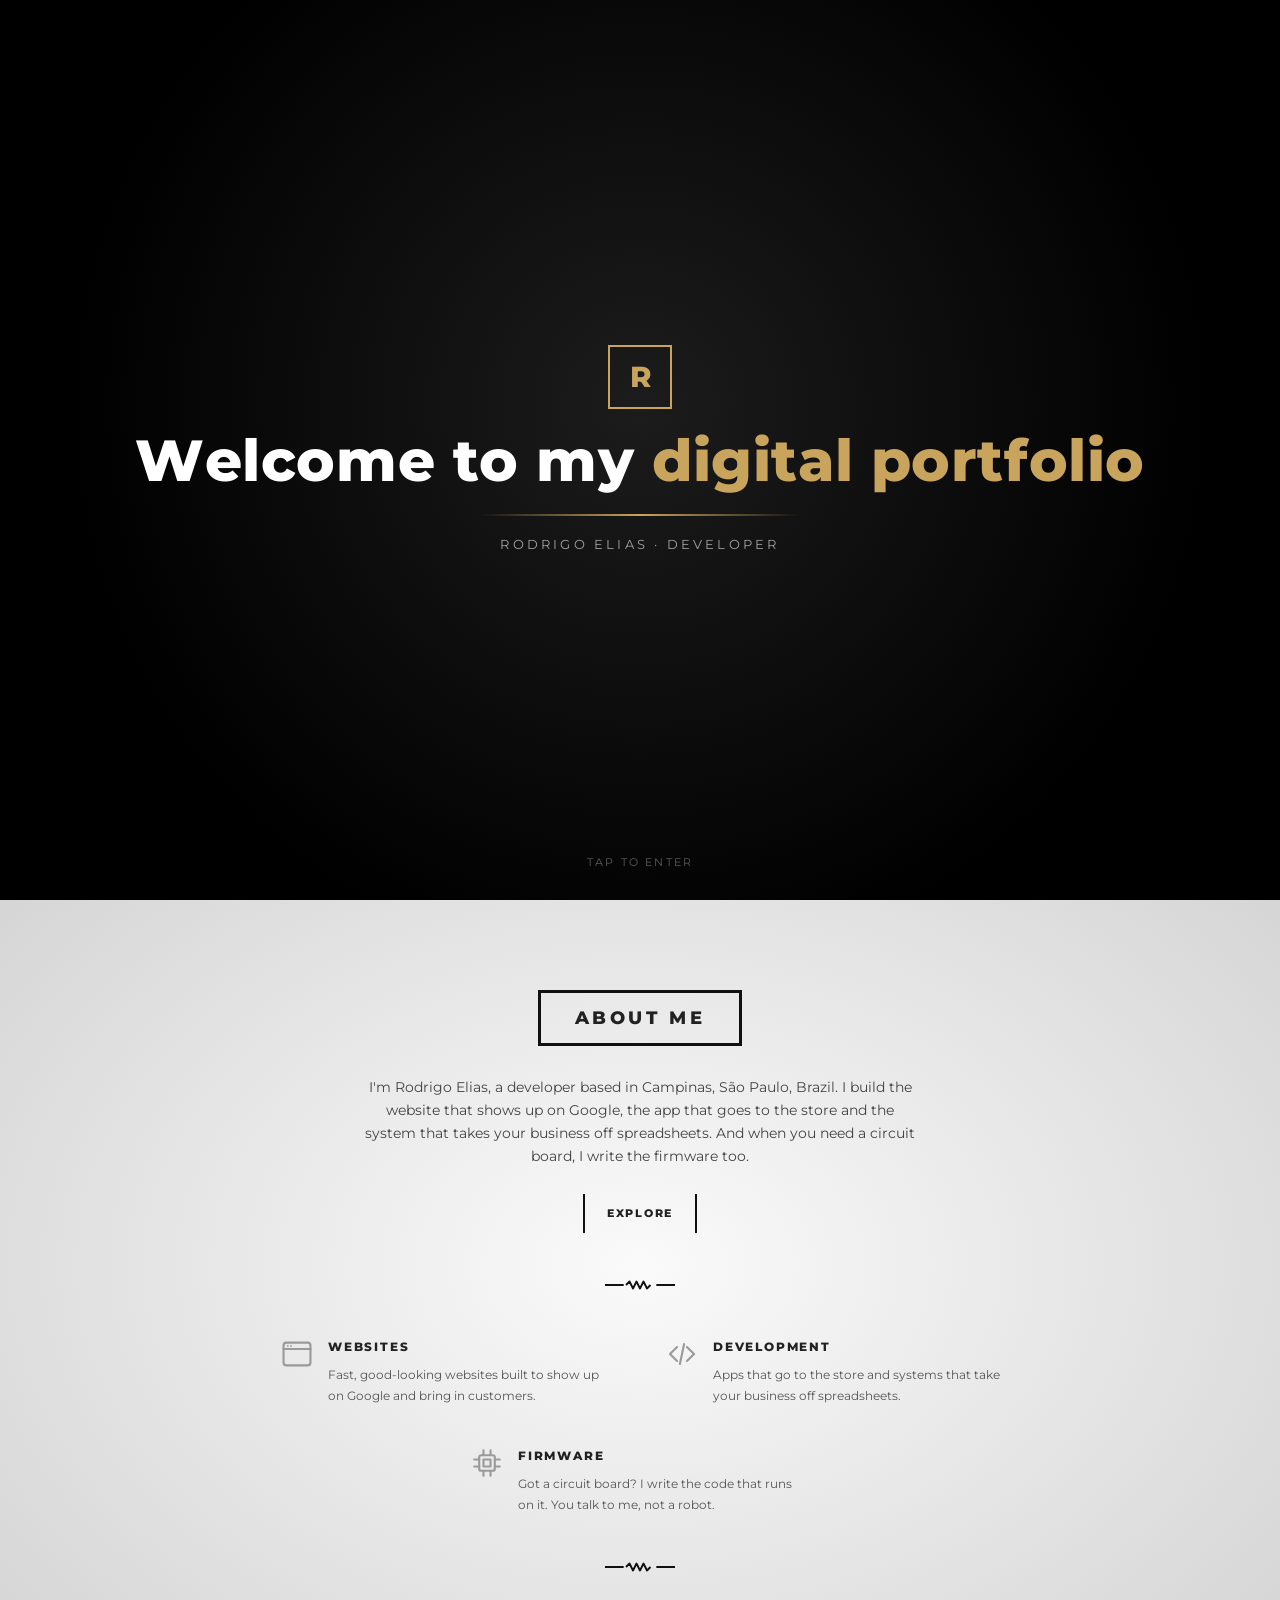
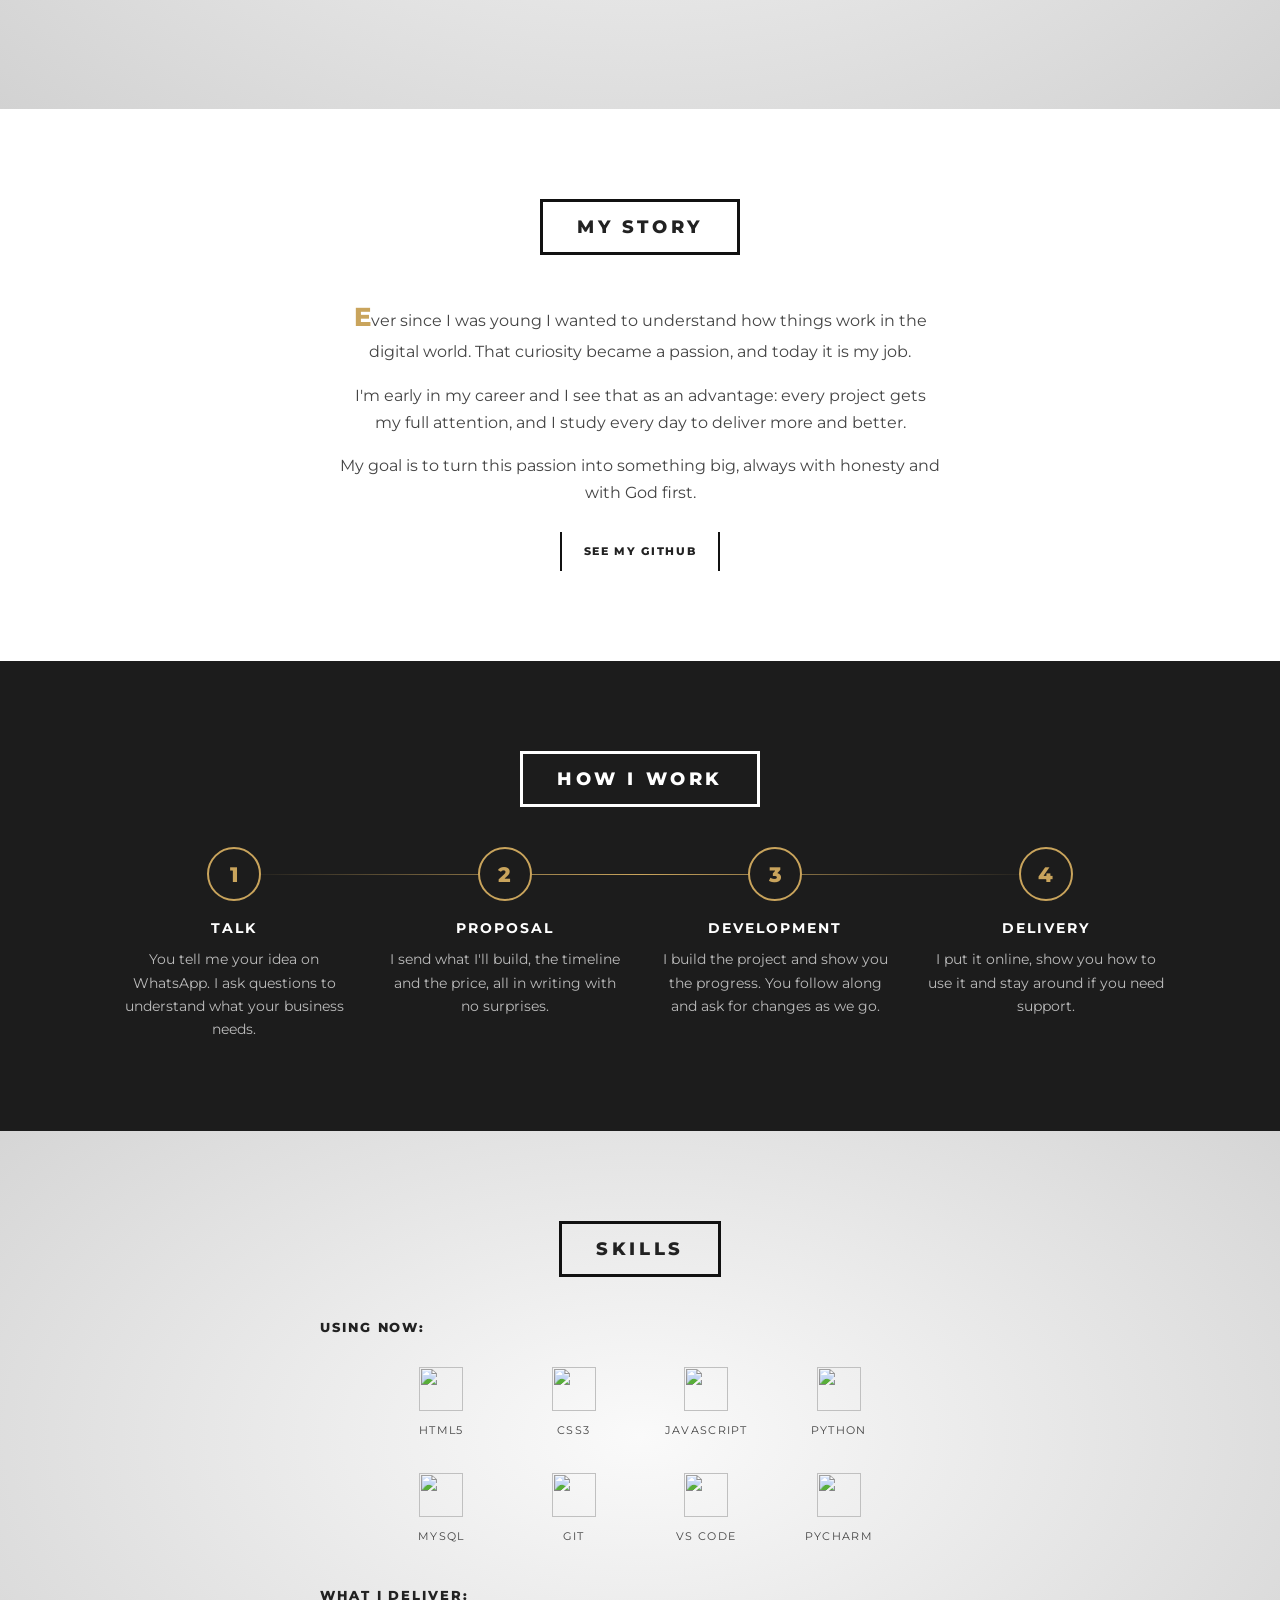
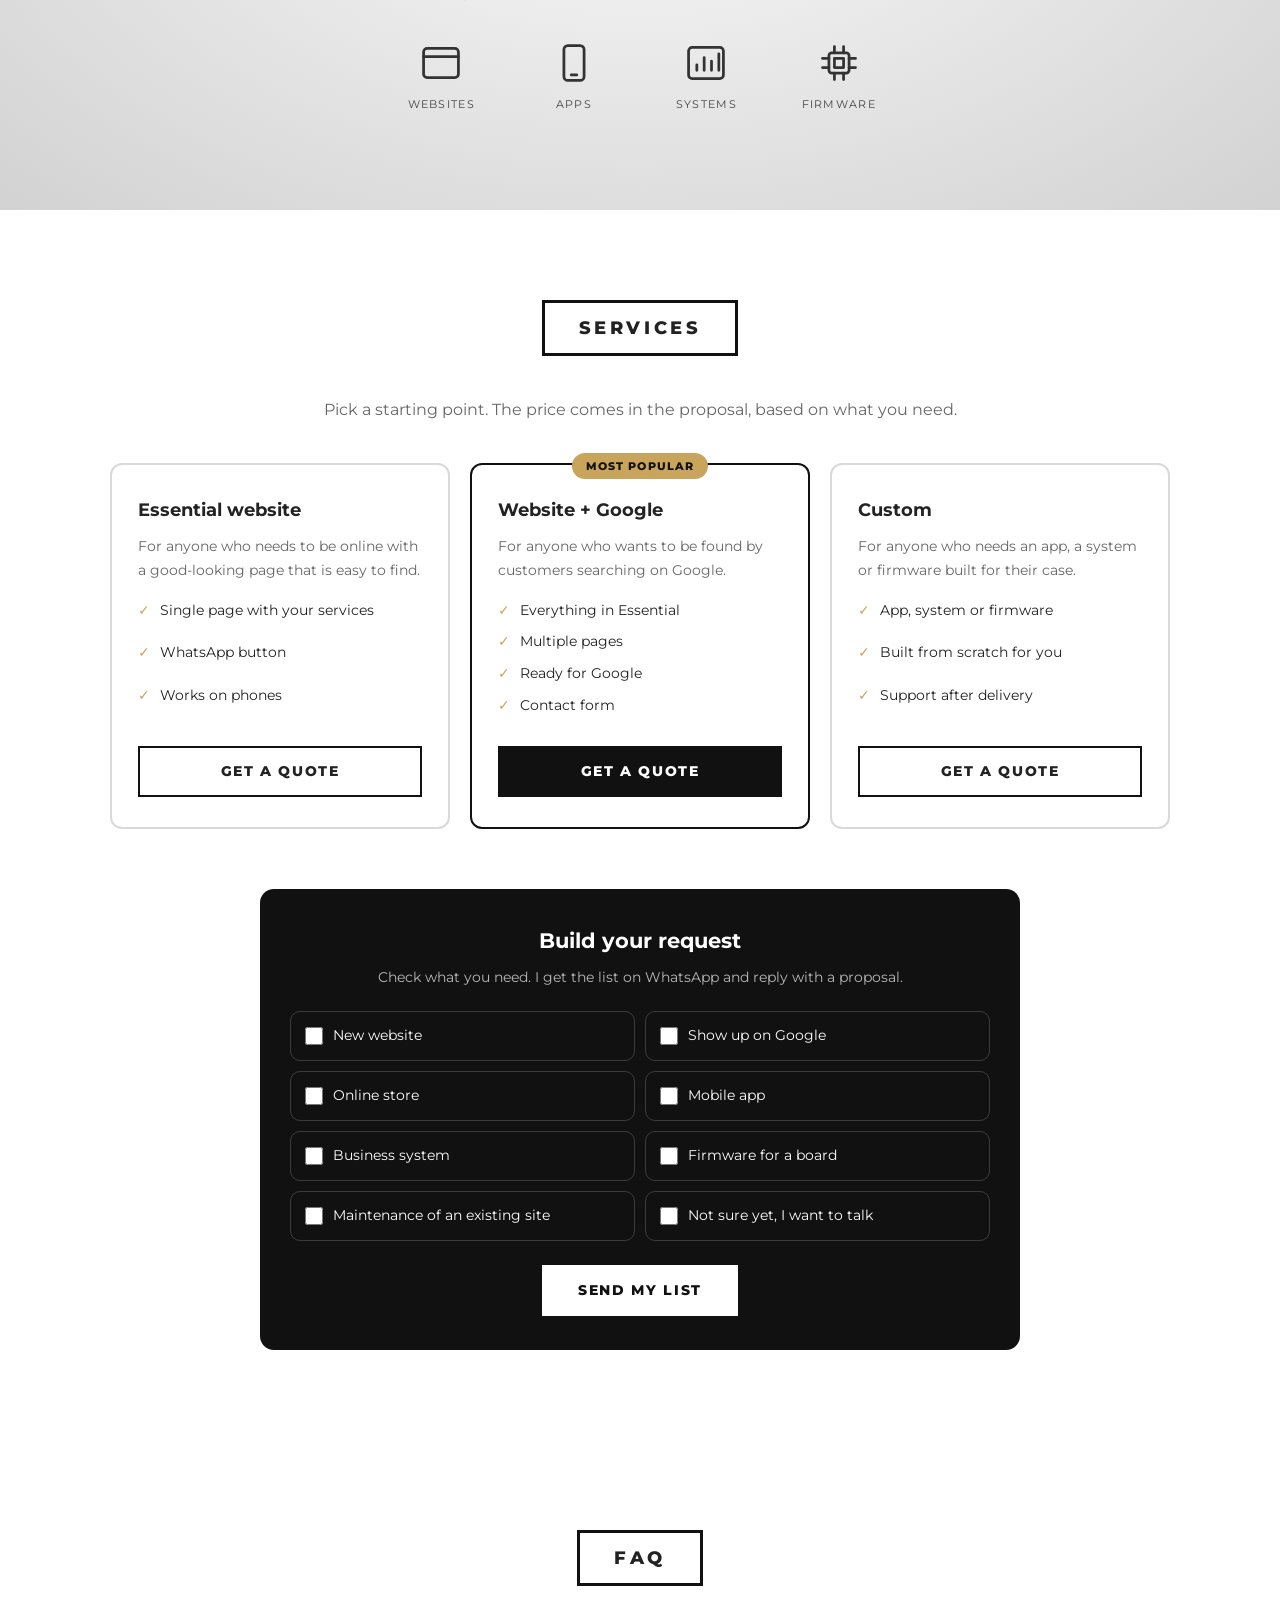
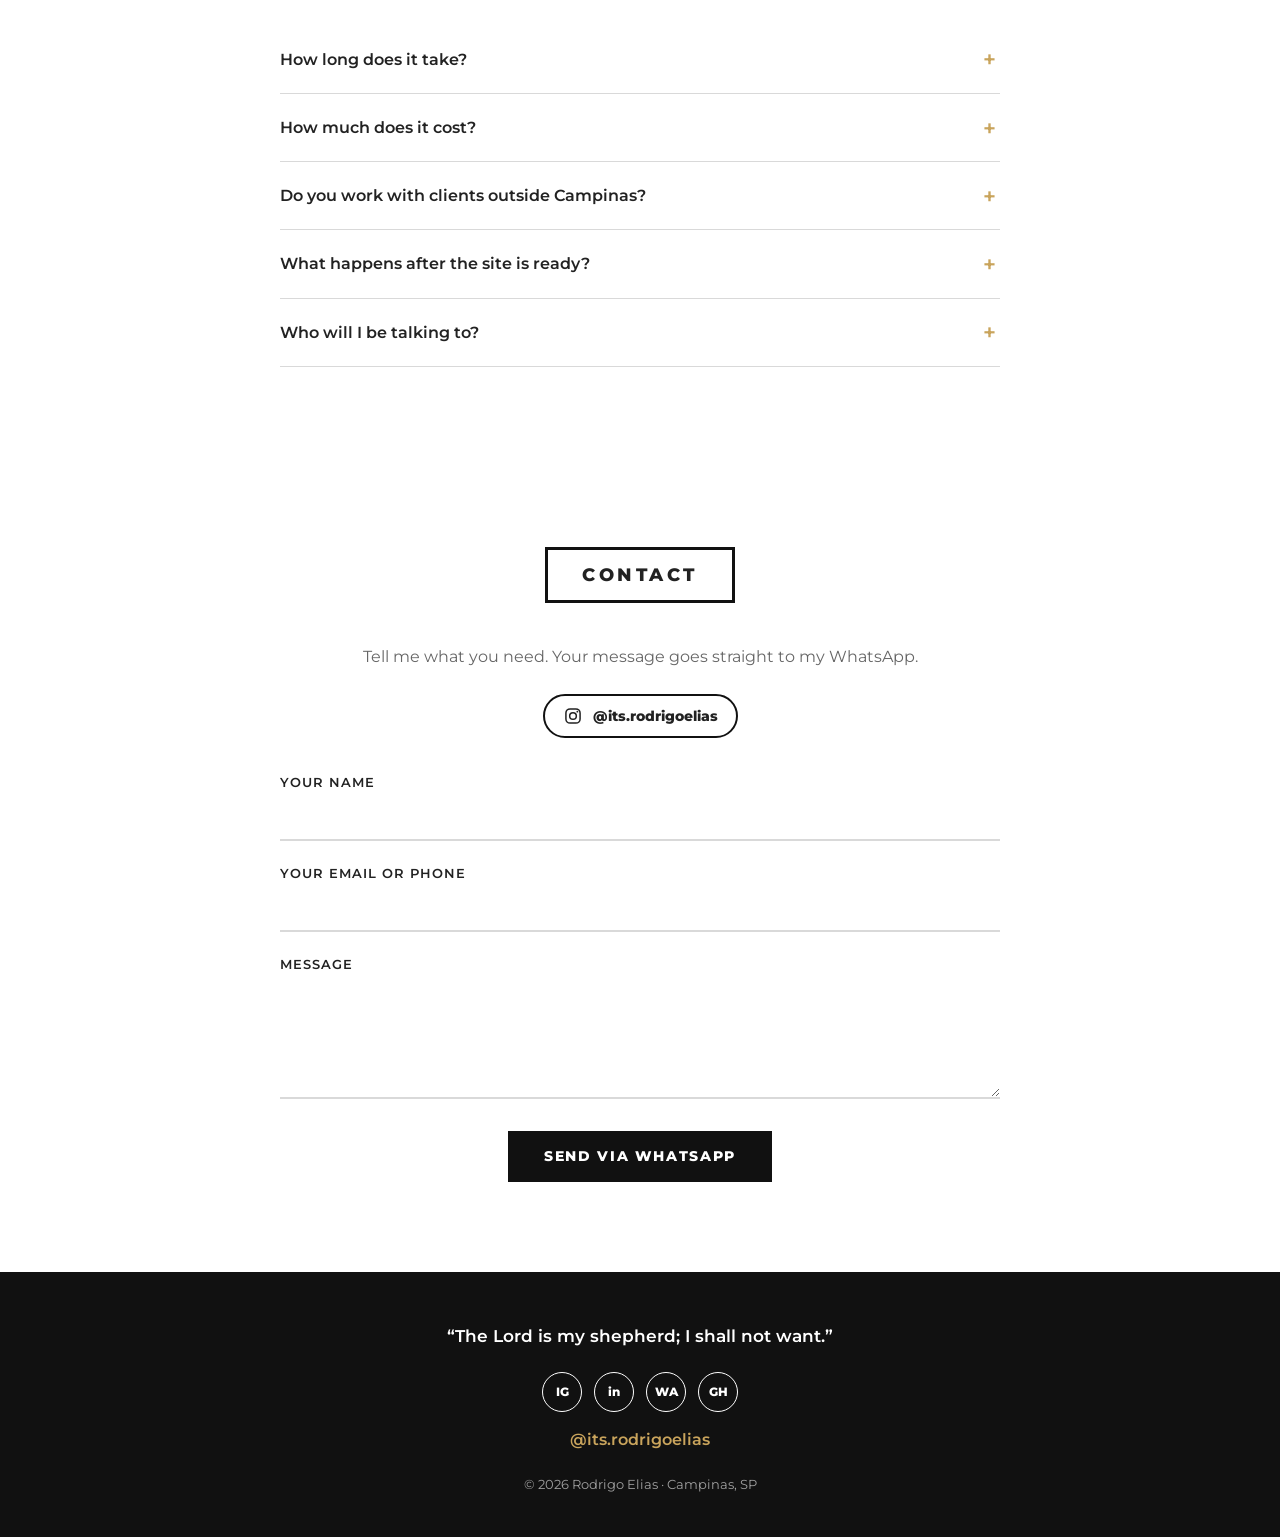
==== commit 678baa7b: "Correções de Q.A.: acessibilidade, layout no celular e contraste - Rótulos de acessibilidade (aria-l" ====
--- a/index.html
+++ b/index.html
@@ -84,12 +84,12 @@
   <header class="topo">
     <nav class="menu container">
       <a href="#" class="logo">R</a>
-      <button class="tema-botao" id="tema-botao" type="button" aria-label="Trocar para a versão escura" title="Versão clara / escura">
+      <button class="tema-botao" id="tema-botao" type="button" aria-label="Trocar para a versão escura" title="Versão clara / escura" data-i18n-title="a11y.temaTitulo">
         <svg class="icone-lua" viewBox="0 0 24 24" aria-hidden="true"><path d="M20 14.5A8.5 8.5 0 0 1 9.5 4a8.5 8.5 0 1 0 10.5 10.5z"/></svg>
         <svg class="icone-sol" viewBox="0 0 24 24" aria-hidden="true"><circle cx="12" cy="12" r="4.5"/><path d="M12 2v2.5M12 19.5V22M2 12h2.5M19.5 12H22M4.9 4.9l1.8 1.8M17.3 17.3l1.8 1.8M4.9 19.1l1.8-1.8M17.3 6.7l1.8-1.8"/></svg>
       </button>
       <button class="idioma-botao" id="idioma-botao" type="button" aria-label="Switch to English" title="Português / English">EN</button>
-      <button class="menu-botao" aria-label="Abrir menu" aria-expanded="false">
+      <button class="menu-botao" aria-label="Abrir menu" data-i18n-aria="a11y.abrirMenu" aria-expanded="false">
         <span></span><span></span><span></span>
       </button>
       <ul class="menu-links">
@@ -121,7 +121,7 @@
           </a>
         </div>
       </div>
-      <img class="topo-foto" src="img/foto.webp" alt="Foto do Rodrigo Elias de terno" width="1200" height="1600" fetchpriority="high">
+      <img class="topo-foto" src="img/foto.webp" alt="Foto do Rodrigo Elias de terno" data-i18n-alt="a11y.foto" width="1200" height="1600" fetchpriority="high">
     </div>
   </header>
 
@@ -217,10 +217,10 @@
         <h3 class="categoria" data-i18n="hab.entrego">O que eu entrego:</h3>
         <ul class="logos logos-linha">
           <!-- clicar abre uma janela com os exemplos daquela categoria -->
-          <li><a href="#habilidades" data-abrir="sites" title="Ver exemplos de sites"><svg viewBox="0 0 24 24" aria-hidden="true"><rect x="2.5" y="4" width="19" height="16" rx="2"/><path d="M2.5 8.5h19"/></svg><span data-i18n="entrega.sites">Sites</span></a></li>
-          <li><a href="#habilidades" data-abrir="apps" title="Ver exemplos de apps"><svg viewBox="0 0 24 24" aria-hidden="true"><rect x="6.5" y="2.5" width="11" height="19" rx="2.2"/><path d="M10.5 18.5h3"/></svg>Apps</a></li>
-          <li><a href="#habilidades" data-abrir="sistemas" title="Ver exemplos de sistemas"><svg viewBox="0 0 24 24" aria-hidden="true"><rect x="2.5" y="3.5" width="19" height="17" rx="2"/><path d="M7 16v-3M11 16V9M15 16v-5M19 16V7"/></svg><span data-i18n="entrega.sistemas">Sistemas</span></a></li>
-          <li><a href="#habilidades" data-abrir="firmware" title="Ver exemplo de firmware"><svg viewBox="0 0 24 24" aria-hidden="true"><rect x="6.5" y="6.5" width="11" height="11" rx="1.5"/><rect x="9.5" y="9.5" width="5" height="5"/><path d="M9.5 3v3.5M14.5 3v3.5M9.5 17.5V21M14.5 17.5V21M3 9.5h3.5M3 14.5h3.5M17.5 9.5H21M17.5 14.5H21"/></svg>Firmware</a></li>
+          <li><a href="#habilidades" data-abrir="sites" title="Ver exemplos de sites" data-i18n-title="a11y.exSites"><svg viewBox="0 0 24 24" aria-hidden="true"><rect x="2.5" y="4" width="19" height="16" rx="2"/><path d="M2.5 8.5h19"/></svg><span data-i18n="entrega.sites">Sites</span></a></li>
+          <li><a href="#habilidades" data-abrir="apps" title="Ver exemplos de apps" data-i18n-title="a11y.exApps"><svg viewBox="0 0 24 24" aria-hidden="true"><rect x="6.5" y="2.5" width="11" height="19" rx="2.2"/><path d="M10.5 18.5h3"/></svg>Apps</a></li>
+          <li><a href="#habilidades" data-abrir="sistemas" title="Ver exemplos de sistemas" data-i18n-title="a11y.exSistemas"><svg viewBox="0 0 24 24" aria-hidden="true"><rect x="2.5" y="3.5" width="19" height="17" rx="2"/><path d="M7 16v-3M11 16V9M15 16v-5M19 16V7"/></svg><span data-i18n="entrega.sistemas">Sistemas</span></a></li>
+          <li><a href="#habilidades" data-abrir="firmware" title="Ver exemplo de firmware" data-i18n-title="a11y.exFirmware"><svg viewBox="0 0 24 24" aria-hidden="true"><rect x="6.5" y="6.5" width="11" height="11" rx="1.5"/><rect x="9.5" y="9.5" width="5" height="5"/><path d="M9.5 3v3.5M14.5 3v3.5M9.5 17.5V21M14.5 17.5V21M3 9.5h3.5M3 14.5h3.5M17.5 9.5H21M17.5 14.5H21"/></svg>Firmware</a></li>
         </ul>
 
         <!-- exemplos aparecem aqui ao clicar em Sites, Apps ou Sistemas (clicar de novo esconde) -->
@@ -357,14 +357,14 @@
     <div class="janela-caixa">
       <div class="janela-barra">
         <strong class="janela-titulo" id="janela-titulo"></strong>
-        <div class="janela-tamanhos" role="group" aria-label="Tamanho da tela">
+        <div class="janela-tamanhos" role="group" aria-label="Tamanho da tela" data-i18n-aria="a11y.tamanho">
           <button type="button" data-tamanho="computador" aria-pressed="true" data-i18n="janela.computador">Computador</button>
           <button type="button" data-tamanho="celular" aria-pressed="false" data-i18n="janela.celular">Celular</button>
         </div>
-        <button type="button" class="janela-fechar" aria-label="Fechar exemplo">✕</button>
+        <button type="button" class="janela-fechar" aria-label="Fechar exemplo" data-i18n-aria="a11y.fechar">✕</button>
       </div>
       <div class="janela-tela" data-tamanho="computador">
-        <iframe title="Exemplo aberto"></iframe>
+        <iframe title="Exemplo aberto" data-i18n-title="a11y.exemploAberto"></iframe>
       </div>
     </div>
   </div>
--- a/style.css
+++ b/style.css
@@ -1588,6 +1588,7 @@
   .passos::before { display: none; }
 }
 @media (max-width: 520px) {
+  .passos { grid-template-columns: 1fr; gap: 30px; }
   .monte-opcoes { grid-template-columns: 1fr; }
   .monte { padding: 28px 18px; }
   .idioma-botao { min-width: 40px; padding: 0 9px; margin-right: 12px; }
@@ -1685,6 +1686,22 @@
 @keyframes intro-letra { to { opacity: 1; transform: none; } }
 @keyframes intro-linha { to { width: min(320px, 70vw); } }
 @keyframes intro-aparecer { to { opacity: 1; } }
+
+/* ===== Correções do Q.A. ===== */
+/* contraste do texto no lado cinza do topo (versão clara) */
+:root[data-tema="claro"] .topo-cargo { color: #555; }
+:root[data-tema="claro"] .topo-frase { color: #6b5220; }
+
+/* palavras longas não empurram a página para os lados */
+.passos li, .pacote, .servico, .monte-opcoes label { min-width: 0; }
+.passos h3, .pacote h3, .servico h3 { overflow-wrap: anywhere; }
+
+/* links com barrinhas: área de toque maior */
+.link-barras { padding-top: 10px; padding-bottom: 10px; }
+
+/* contorno dourado para quem navega pelo teclado */
+:focus-visible { outline: 2px solid var(--destaque); outline-offset: 3px; }
+.formulario input:focus-visible, .formulario textarea:focus-visible { outline: none; }
 
 /* ===== Tablet ===== */
 @media (max-width: 900px) {
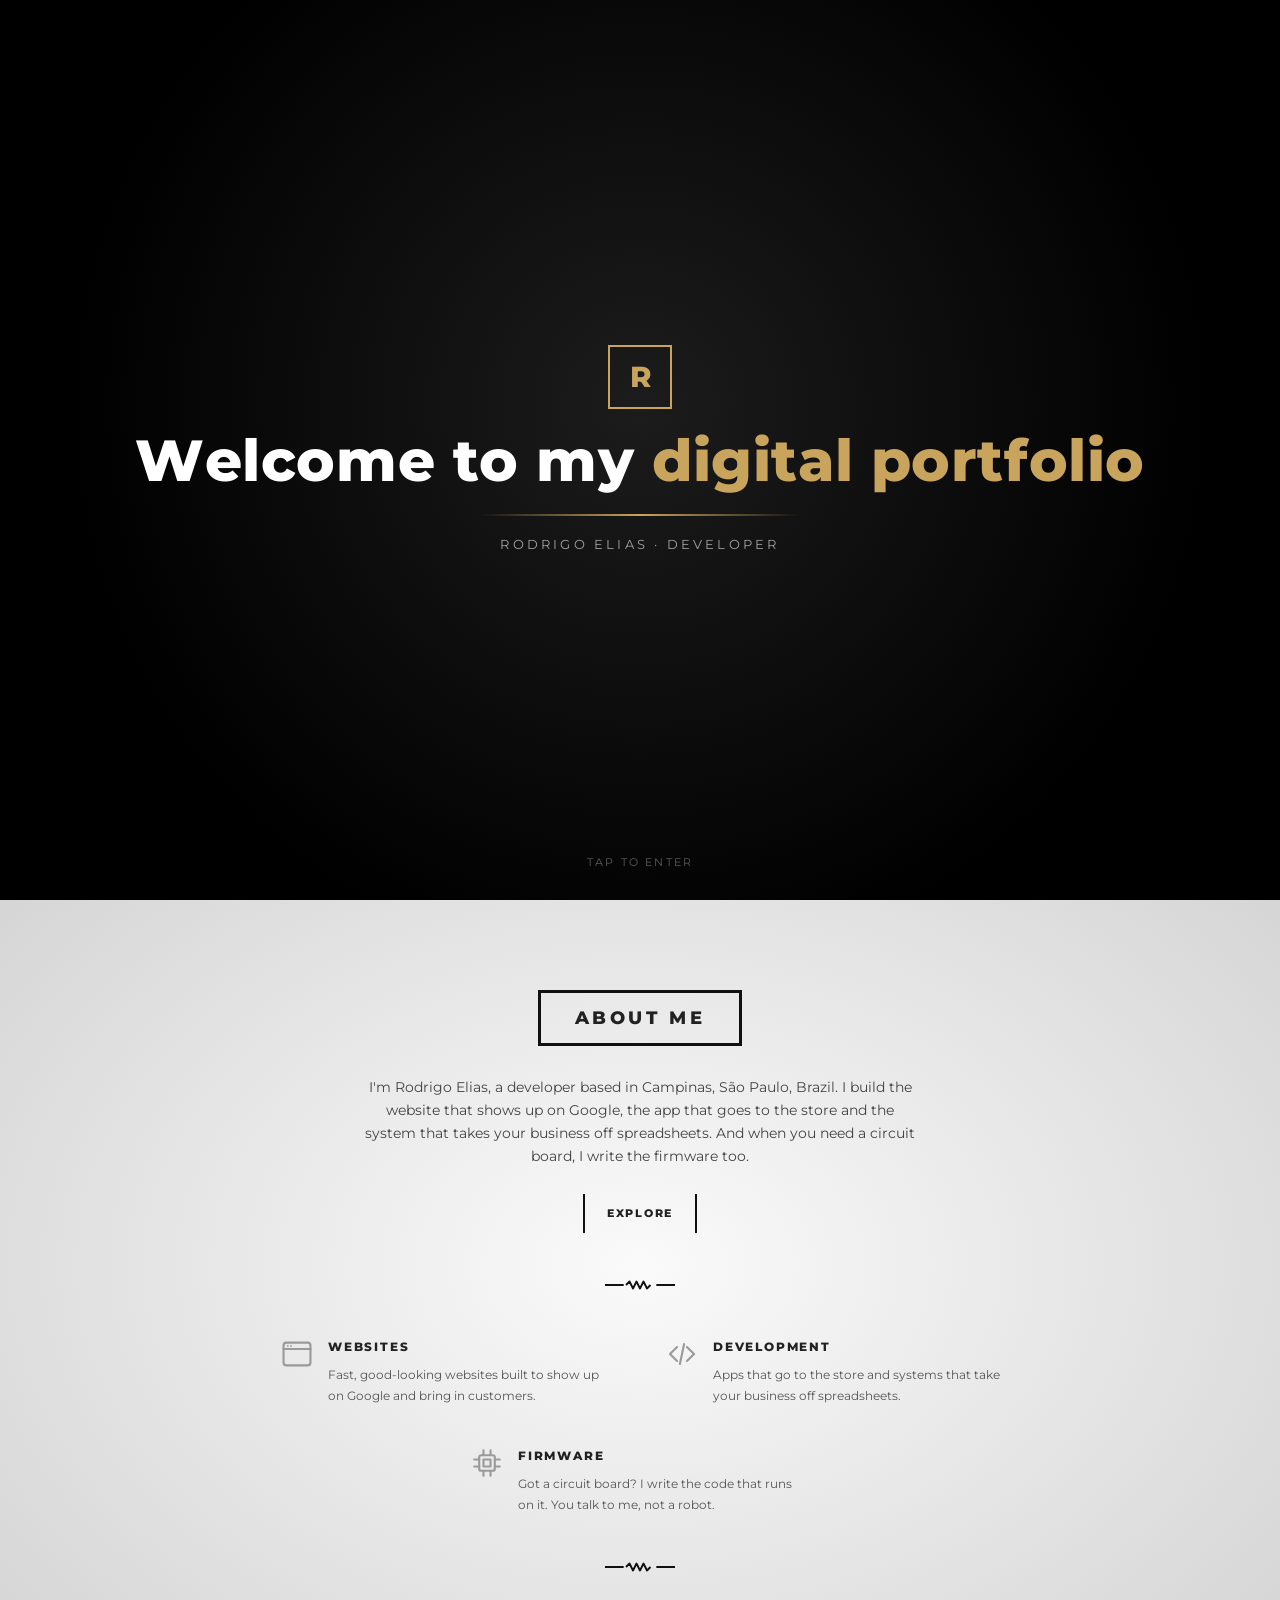
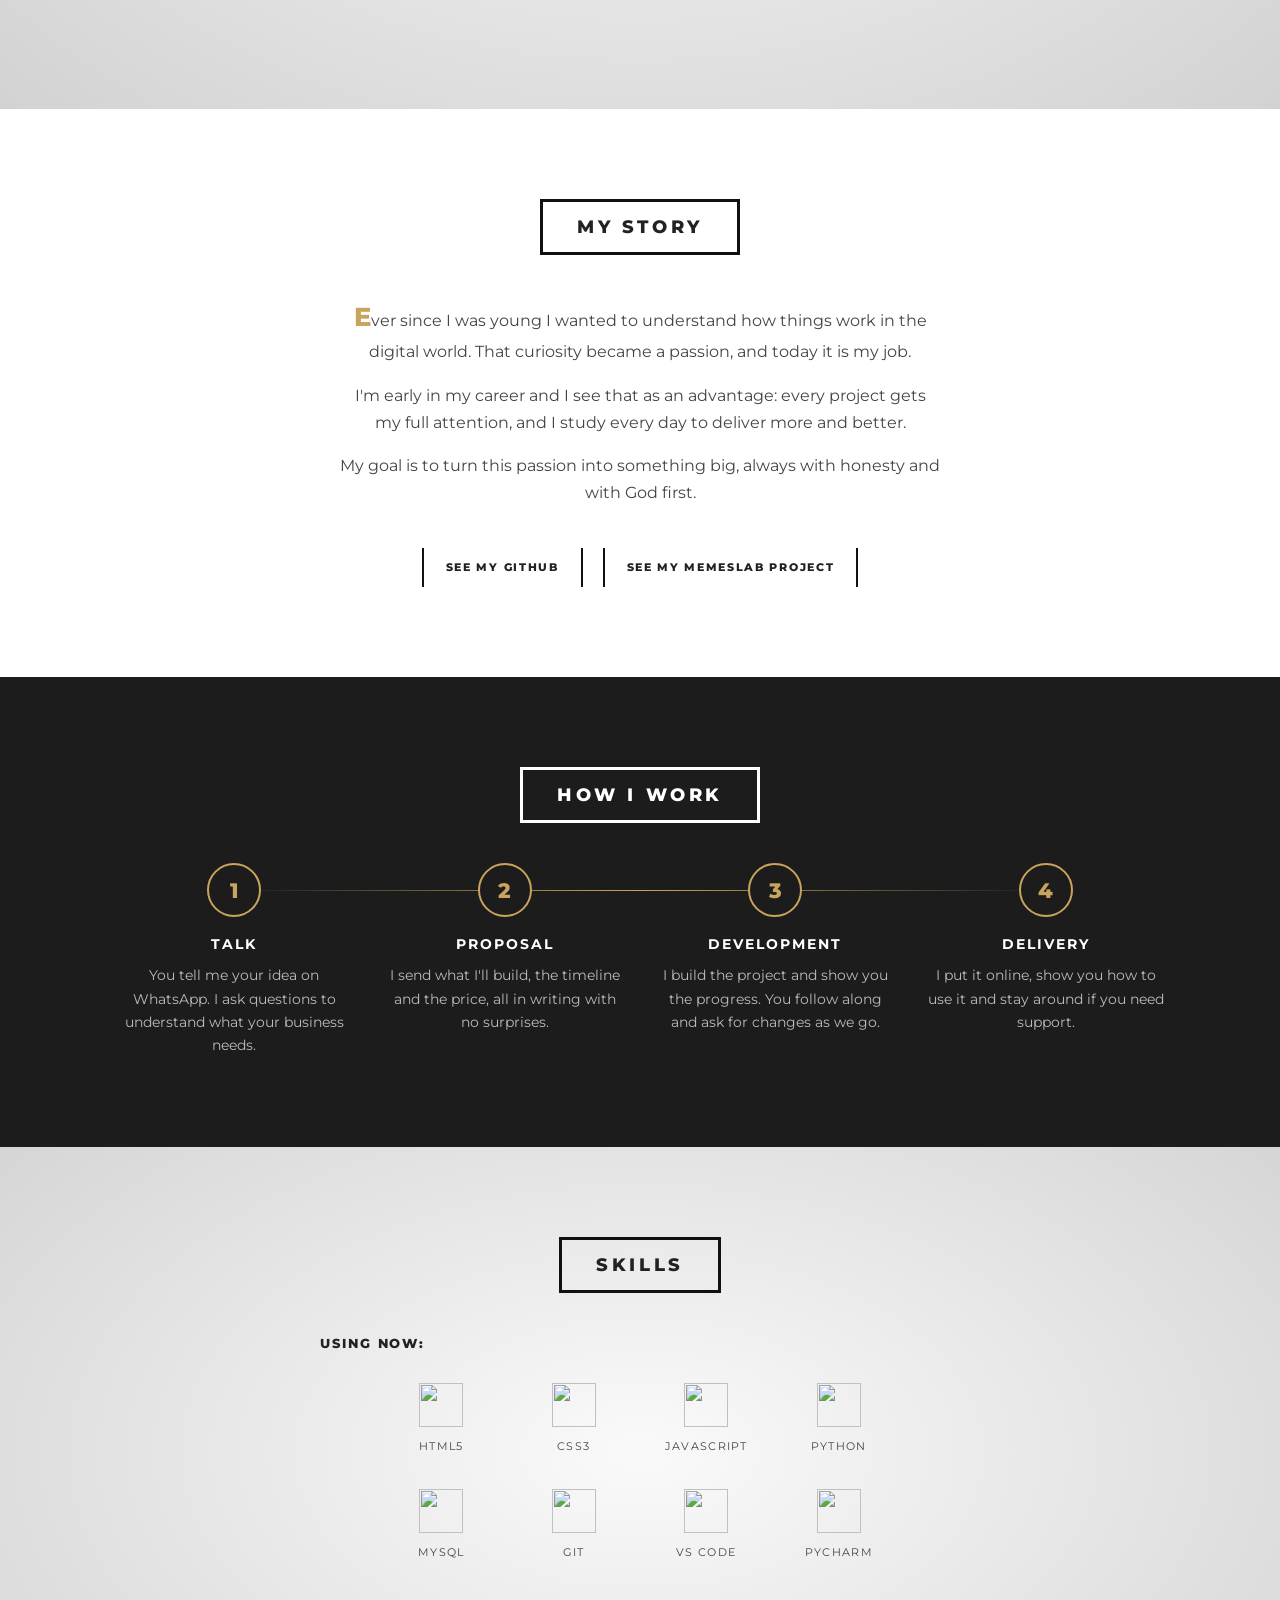
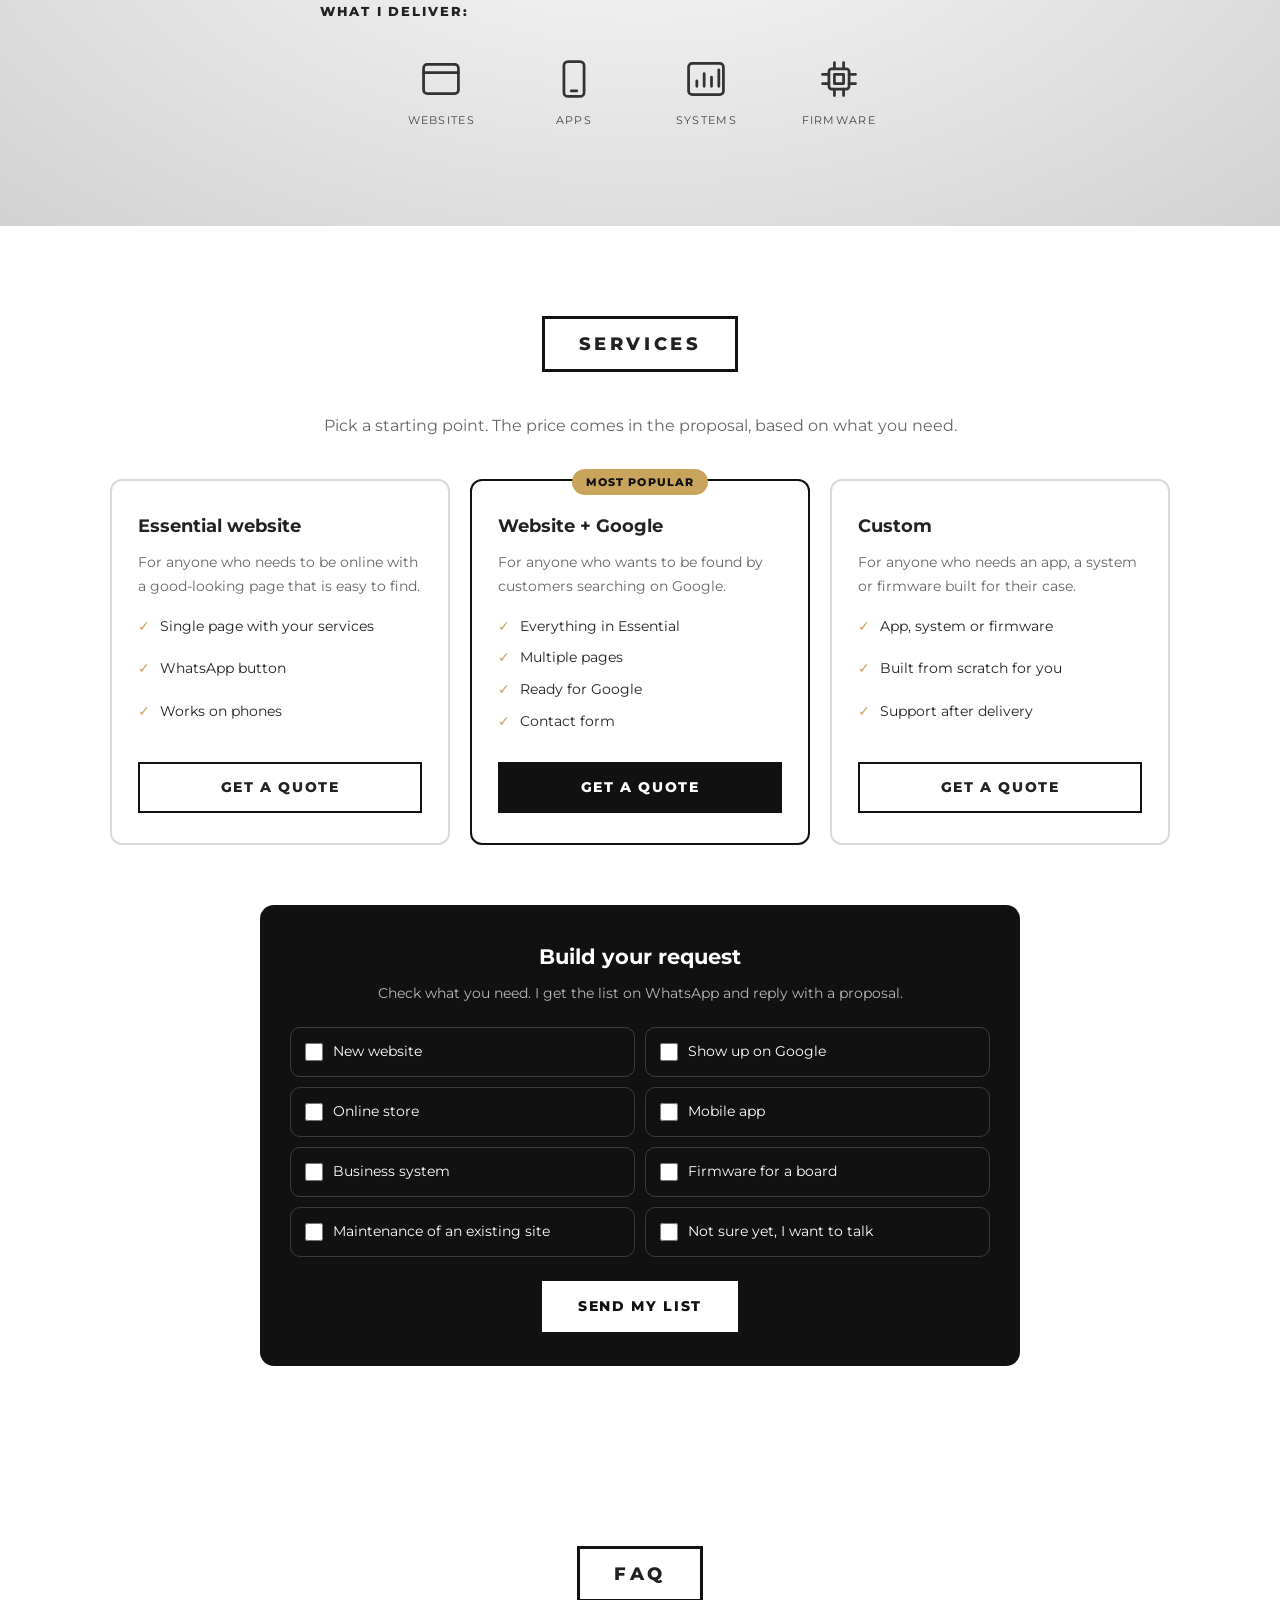
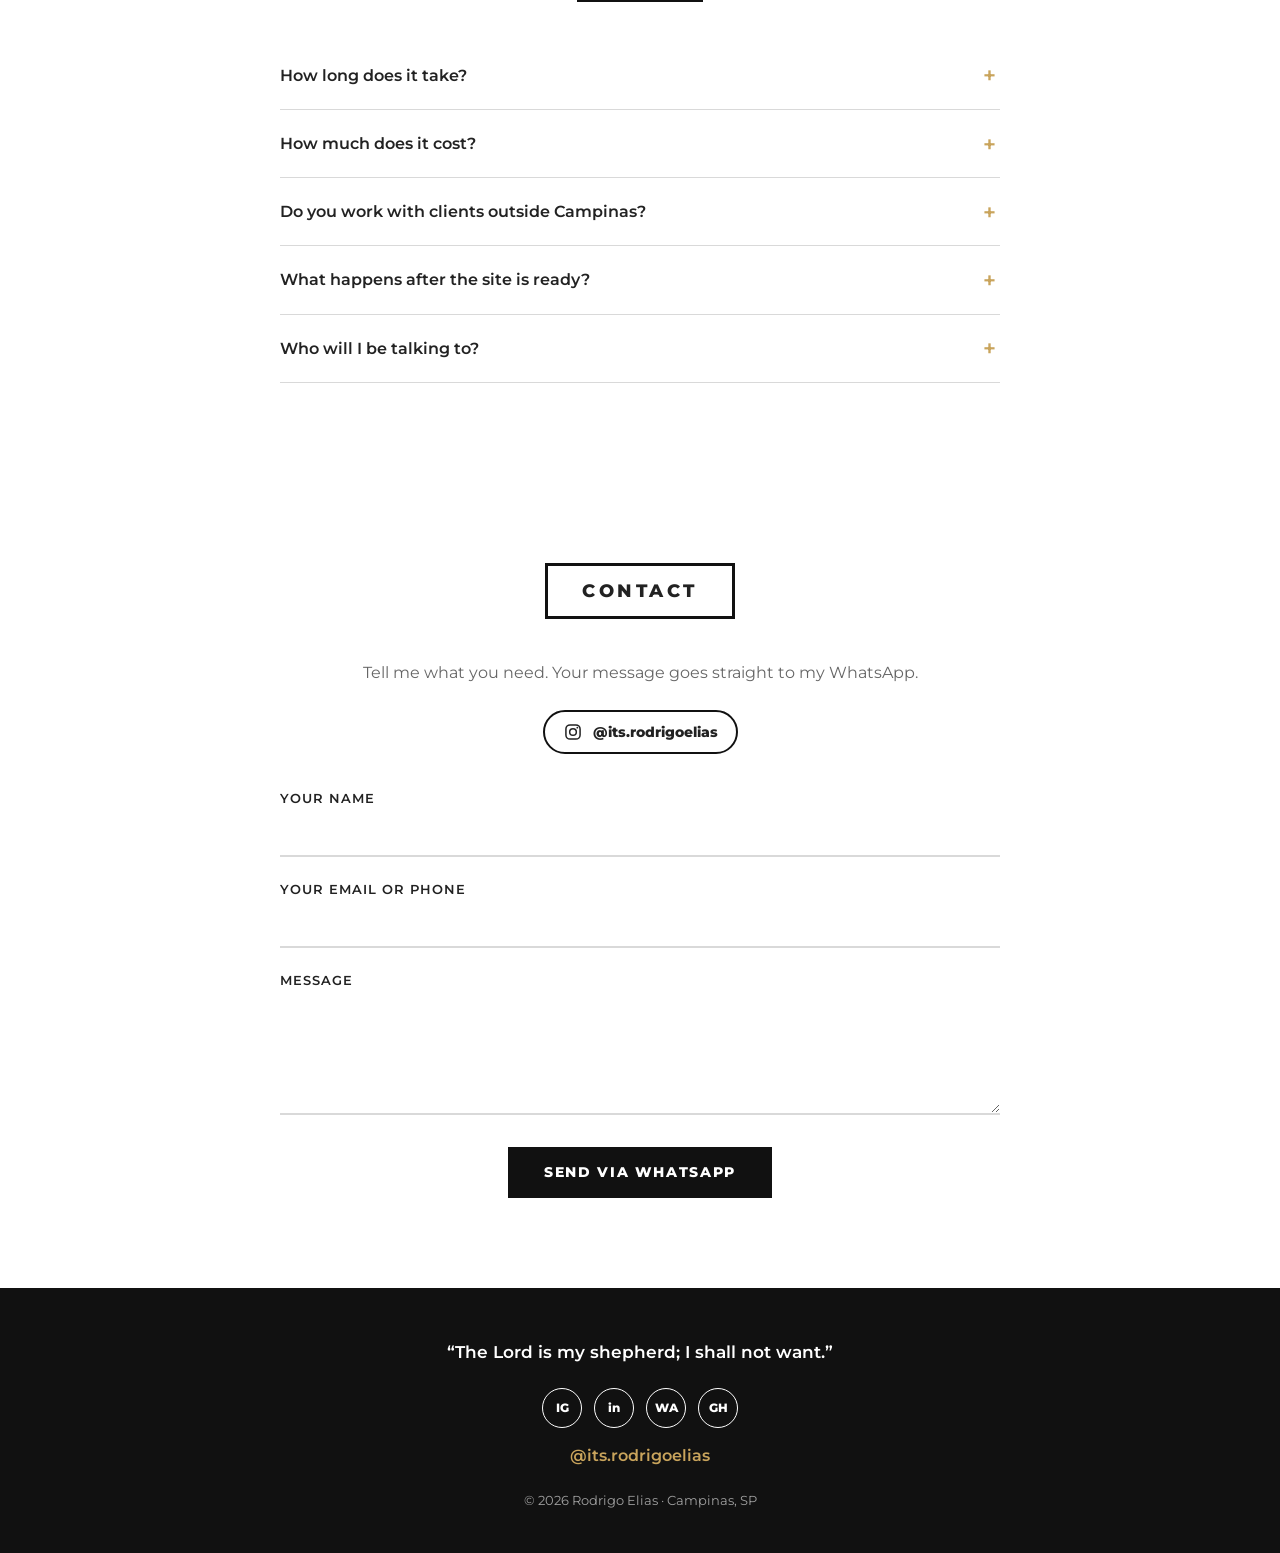
==== commit f409e0ac: "Adiciona o MemesLab, gerador de memes - Mural com memes de exemplo originais, categorias, busca e cu" ====
--- a/index.html
+++ b/index.html
@@ -94,8 +94,11 @@
       </button>
       <ul class="menu-links">
         <li><a href="#sobre" data-i18n="menu.sobre">Sobre</a></li>
+        <li class="so-celular"><a href="#historia" data-i18n="menu.historia">Minha história</a></li>
+        <li class="so-celular"><a href="#processo" data-i18n="menu.processo">Como eu trabalho</a></li>
         <li><a href="#servicos" data-i18n="menu.servicos">Serviços</a></li>
         <li><a href="#habilidades" data-i18n="menu.hab">Habilidades</a></li>
+        <li class="so-celular"><a href="#faq" data-i18n="menu.faq">Perguntas frequentes</a></li>
         <li><a href="#contato" class="menu-destaque" data-i18n="menu.contato">Contato</a></li>
       </ul>
     </nav>
@@ -180,6 +183,7 @@
         <p data-i18n="hist.p2">Estou no começo da carreira e encaro isso como vantagem: cada projeto recebe toda a minha atenção, e eu estudo todos os dias para entregar mais e melhor.</p>
         <p data-i18n="hist.p3">Minha meta é transformar essa paixão em algo grande, sempre com honestidade e com Deus na frente.</p>
         <a class="link-barras" href="https://github.com/rodrigoeliasdossantos019-maker" target="_blank" rel="noopener" data-i18n="hist.github">Ver meu GitHub</a>
+        <a class="link-barras link-projeto" href="memes/" data-i18n="hist.memes">Ver meu projeto MemesLab</a>
       </div>
     </section>
 
--- a/style.css
+++ b/style.css
@@ -1703,6 +1703,13 @@
 :focus-visible { outline: 2px solid var(--destaque); outline-offset: 3px; }
 .formulario input:focus-visible, .formulario textarea:focus-visible { outline: none; }
 
+/* itens do menu que só aparecem no celular */
+.menu-links .so-celular { display: none; }
+@media (max-width: 720px) { .menu-links .so-celular { display: list-item; } }
+
+/* links da seção Minha história lado a lado */
+.historia .link-barras { display: inline-block; margin: 26px 8px 0; }
+
 /* ===== Tablet ===== */
 @media (max-width: 900px) {
   .grade-habilidades { grid-template-columns: repeat(3, 1fr); }
@@ -1759,7 +1766,15 @@
   .menu-links a { display: block; padding: 14px; }
   .menu-destaque { border: 0; }
 
-  .menu.aberto .menu-links { max-height: 300px; }
+  .menu.aberto .menu-links { max-height: 80vh; overflow-y: auto; }
+
+  /* o recorte da faixa escura escondia a lista do menu no celular */
+  .menu { box-shadow: none; clip-path: none; }
+  .menu-links { box-shadow: 0 14px 30px rgba(0, 0, 0, 0.35); }
+  .menu-links li + li { border-top: 1px solid rgba(255, 255, 255, 0.08); }
+  .menu-links a { color: #fff; opacity: 0.9; }
+  .menu-links a.ativo { color: var(--destaque); }
+  .menu-links .menu-destaque { margin: 10px auto 16px; display: table; padding: 10px 28px; border-radius: 999px; background: var(--destaque); color: #111 !important; }
   .menu.aberto .menu-botao span:nth-child(1) { transform: translateY(8px) rotate(45deg); }
   .menu.aberto .menu-botao span:nth-child(2) { opacity: 0; }
   .menu.aberto .menu-botao span:nth-child(3) { transform: translateY(-8px) rotate(-45deg); }
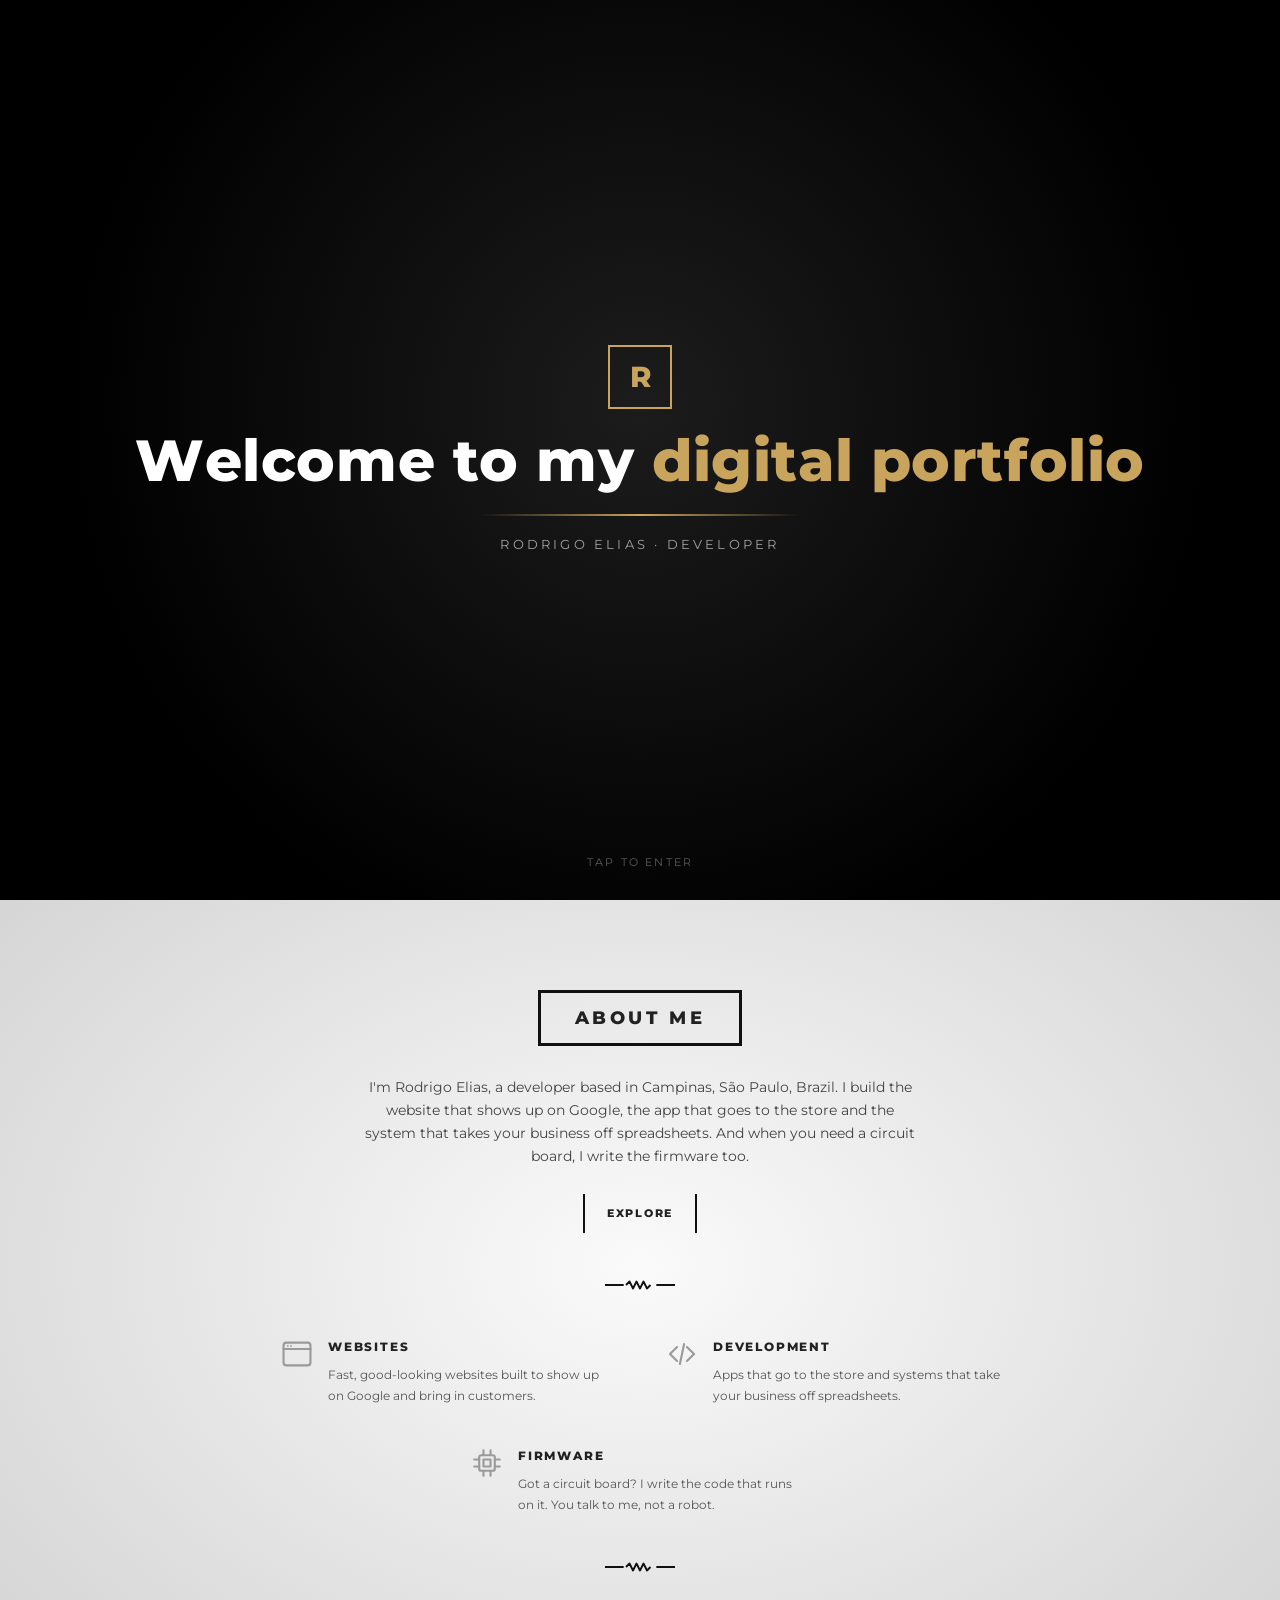
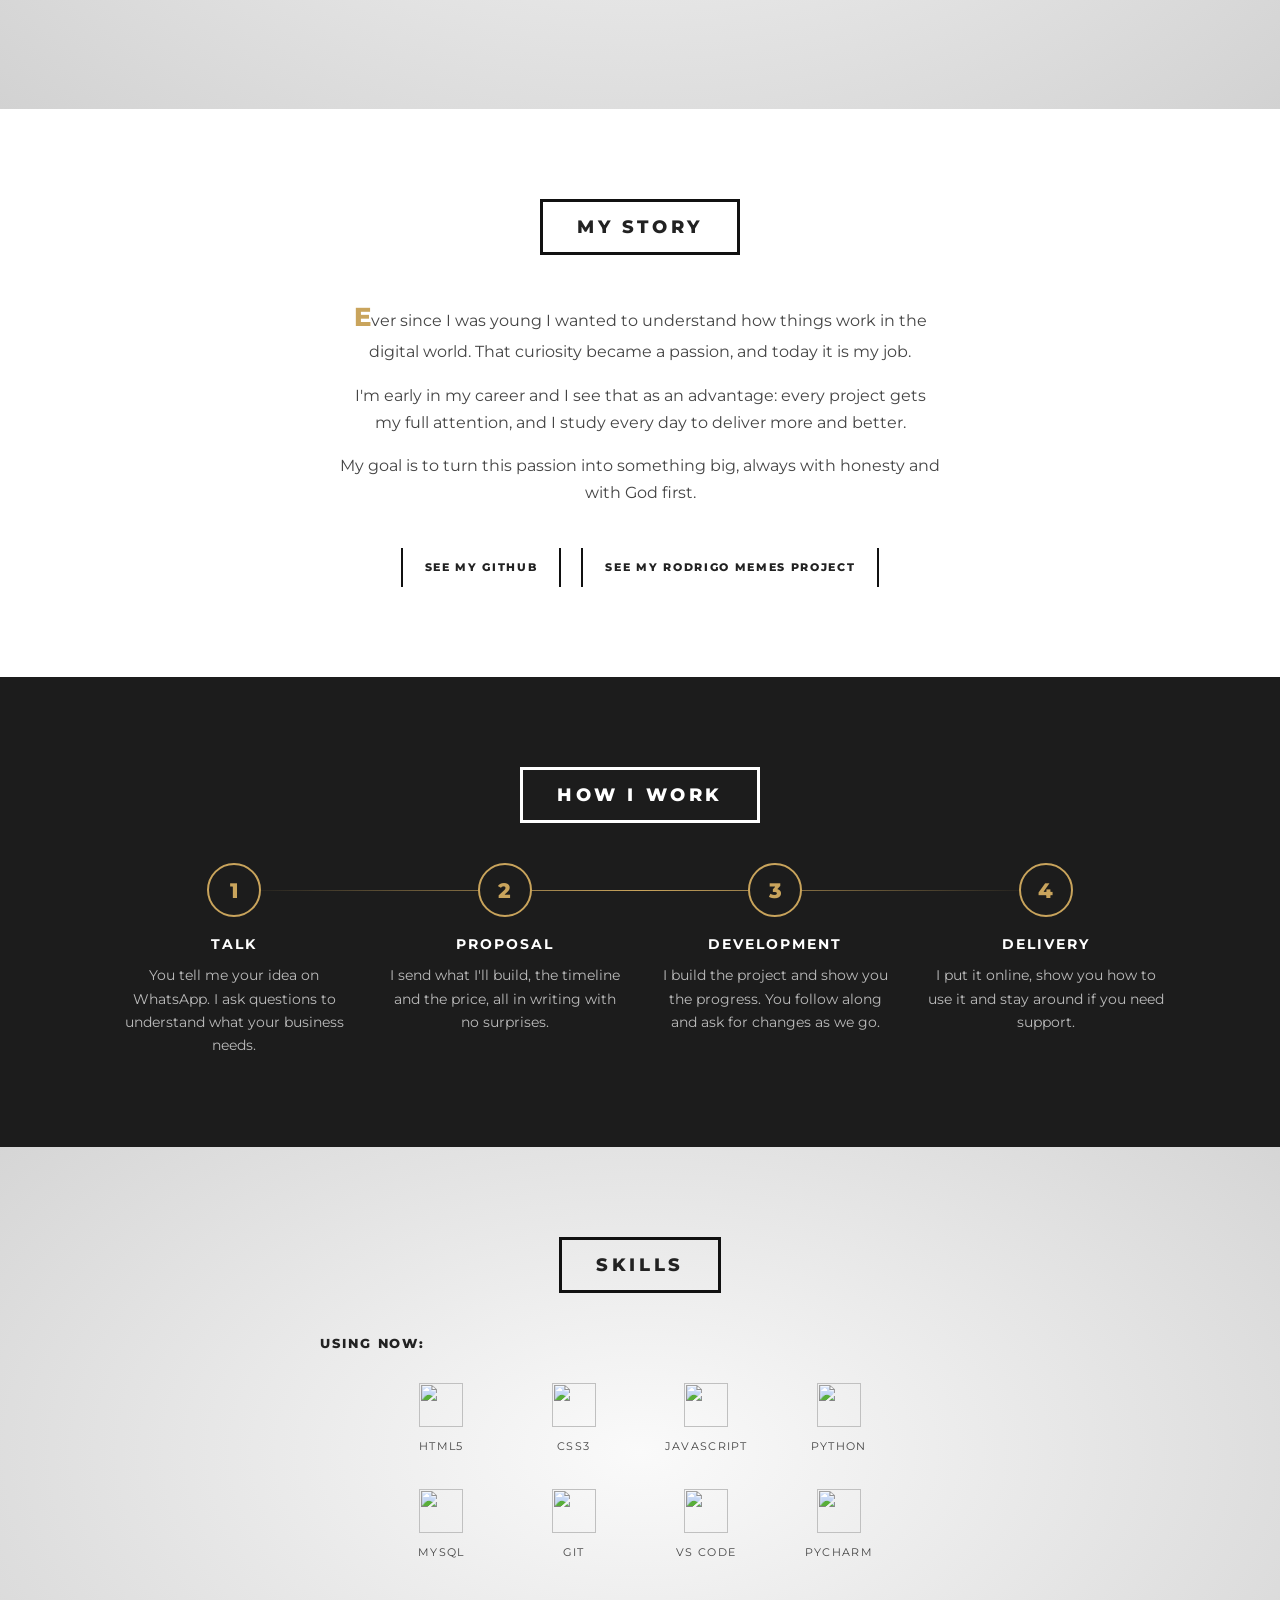
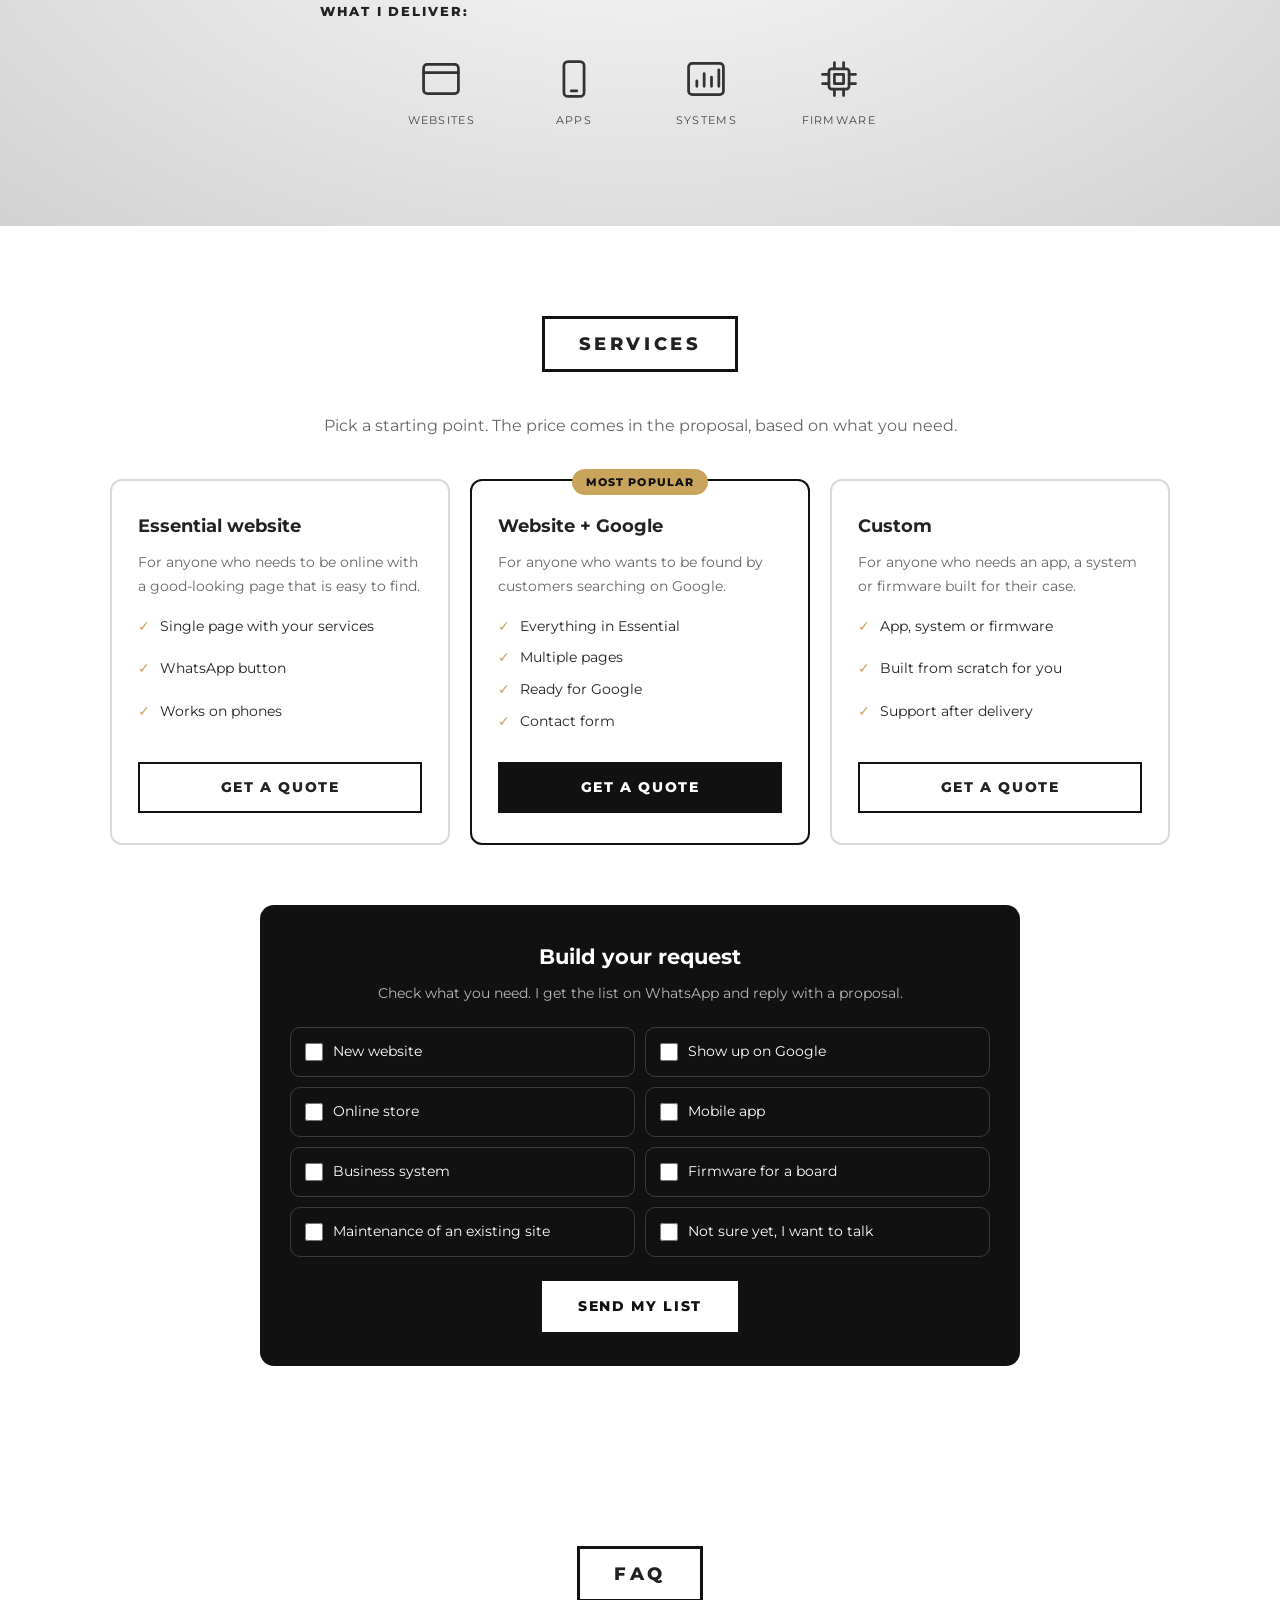
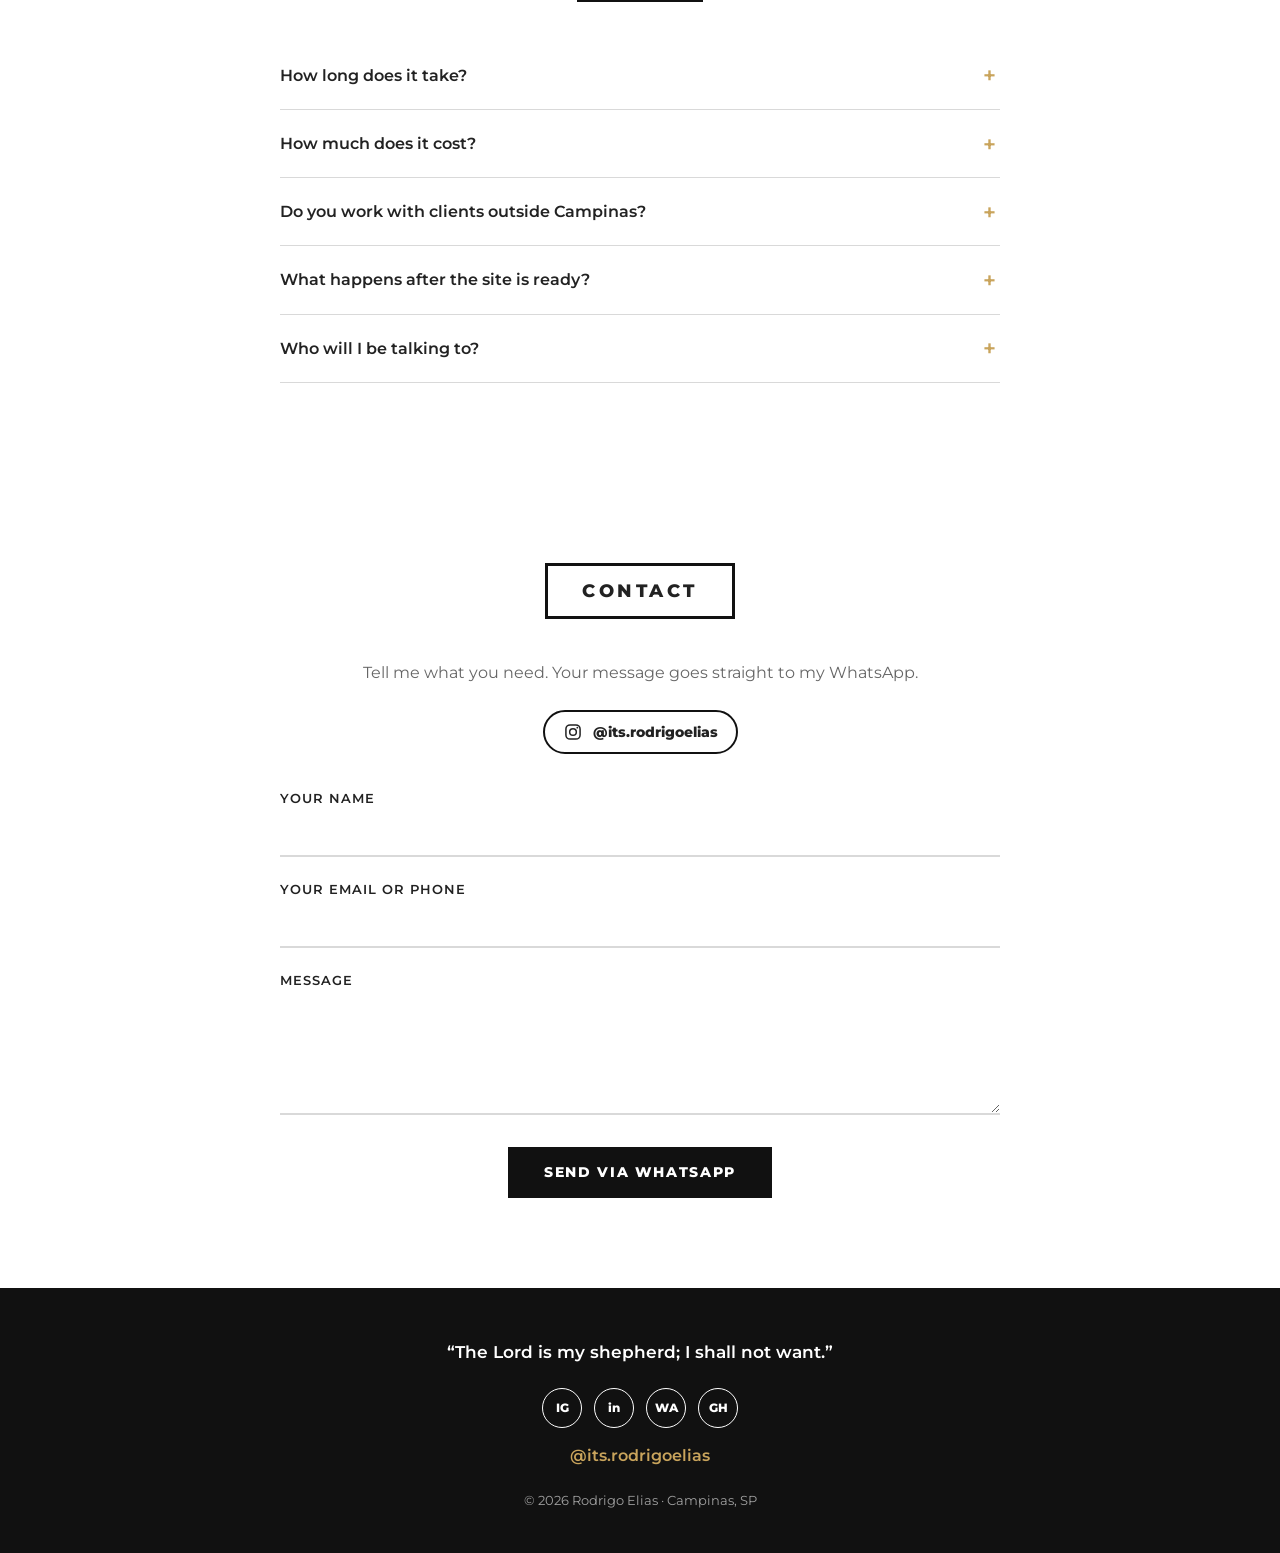
==== commit 30efd493: "Rodrigo Memes: tela inicial no modelo galáxia - Menu lateral, barra com busca (Ctrl+K), banner em sl" ====
--- a/index.html
+++ b/index.html
@@ -183,7 +183,7 @@
         <p data-i18n="hist.p2">Estou no começo da carreira e encaro isso como vantagem: cada projeto recebe toda a minha atenção, e eu estudo todos os dias para entregar mais e melhor.</p>
         <p data-i18n="hist.p3">Minha meta é transformar essa paixão em algo grande, sempre com honestidade e com Deus na frente.</p>
         <a class="link-barras" href="https://github.com/rodrigoeliasdossantos019-maker" target="_blank" rel="noopener" data-i18n="hist.github">Ver meu GitHub</a>
-        <a class="link-barras link-projeto" href="memes/" data-i18n="hist.memes">Ver meu projeto MemesLab</a>
+        <a class="link-barras link-projeto" href="memes/" data-i18n="hist.memes">Ver meu projeto Rodrigo Memes</a>
       </div>
     </section>
 
